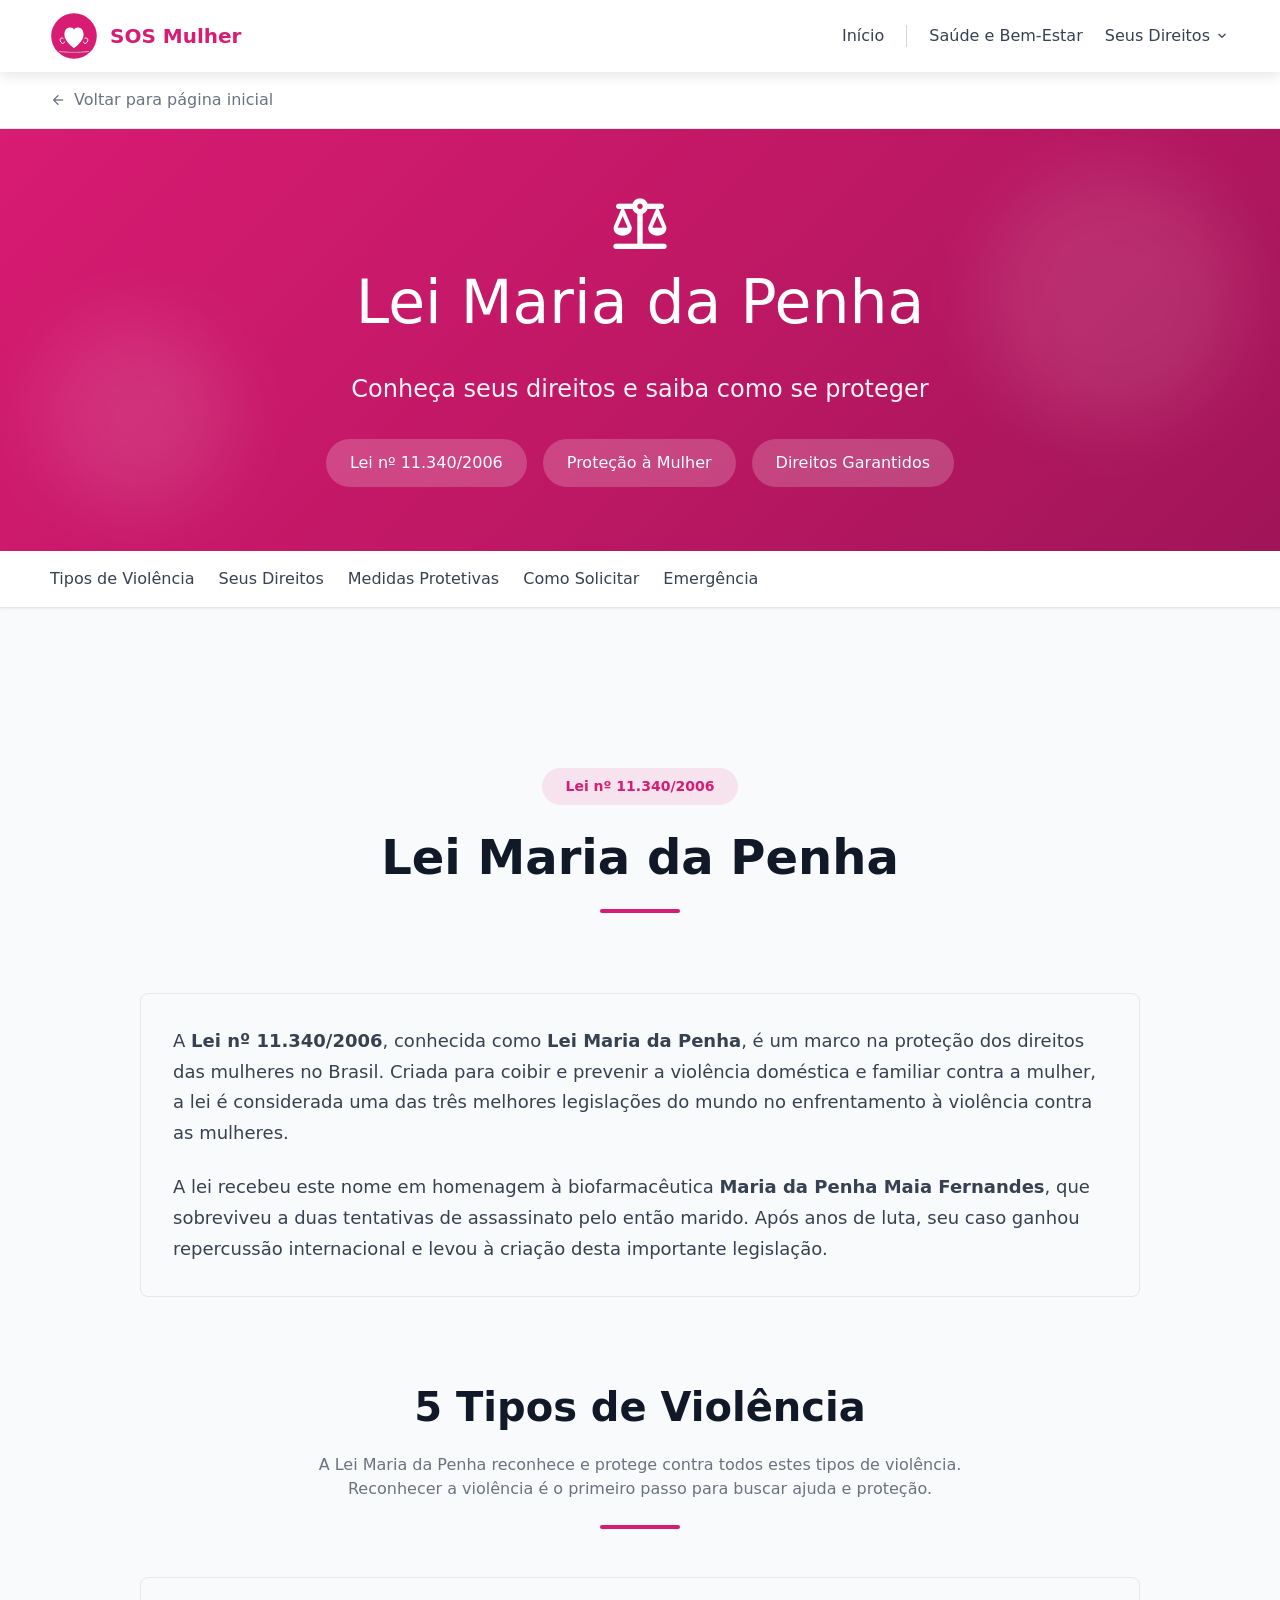
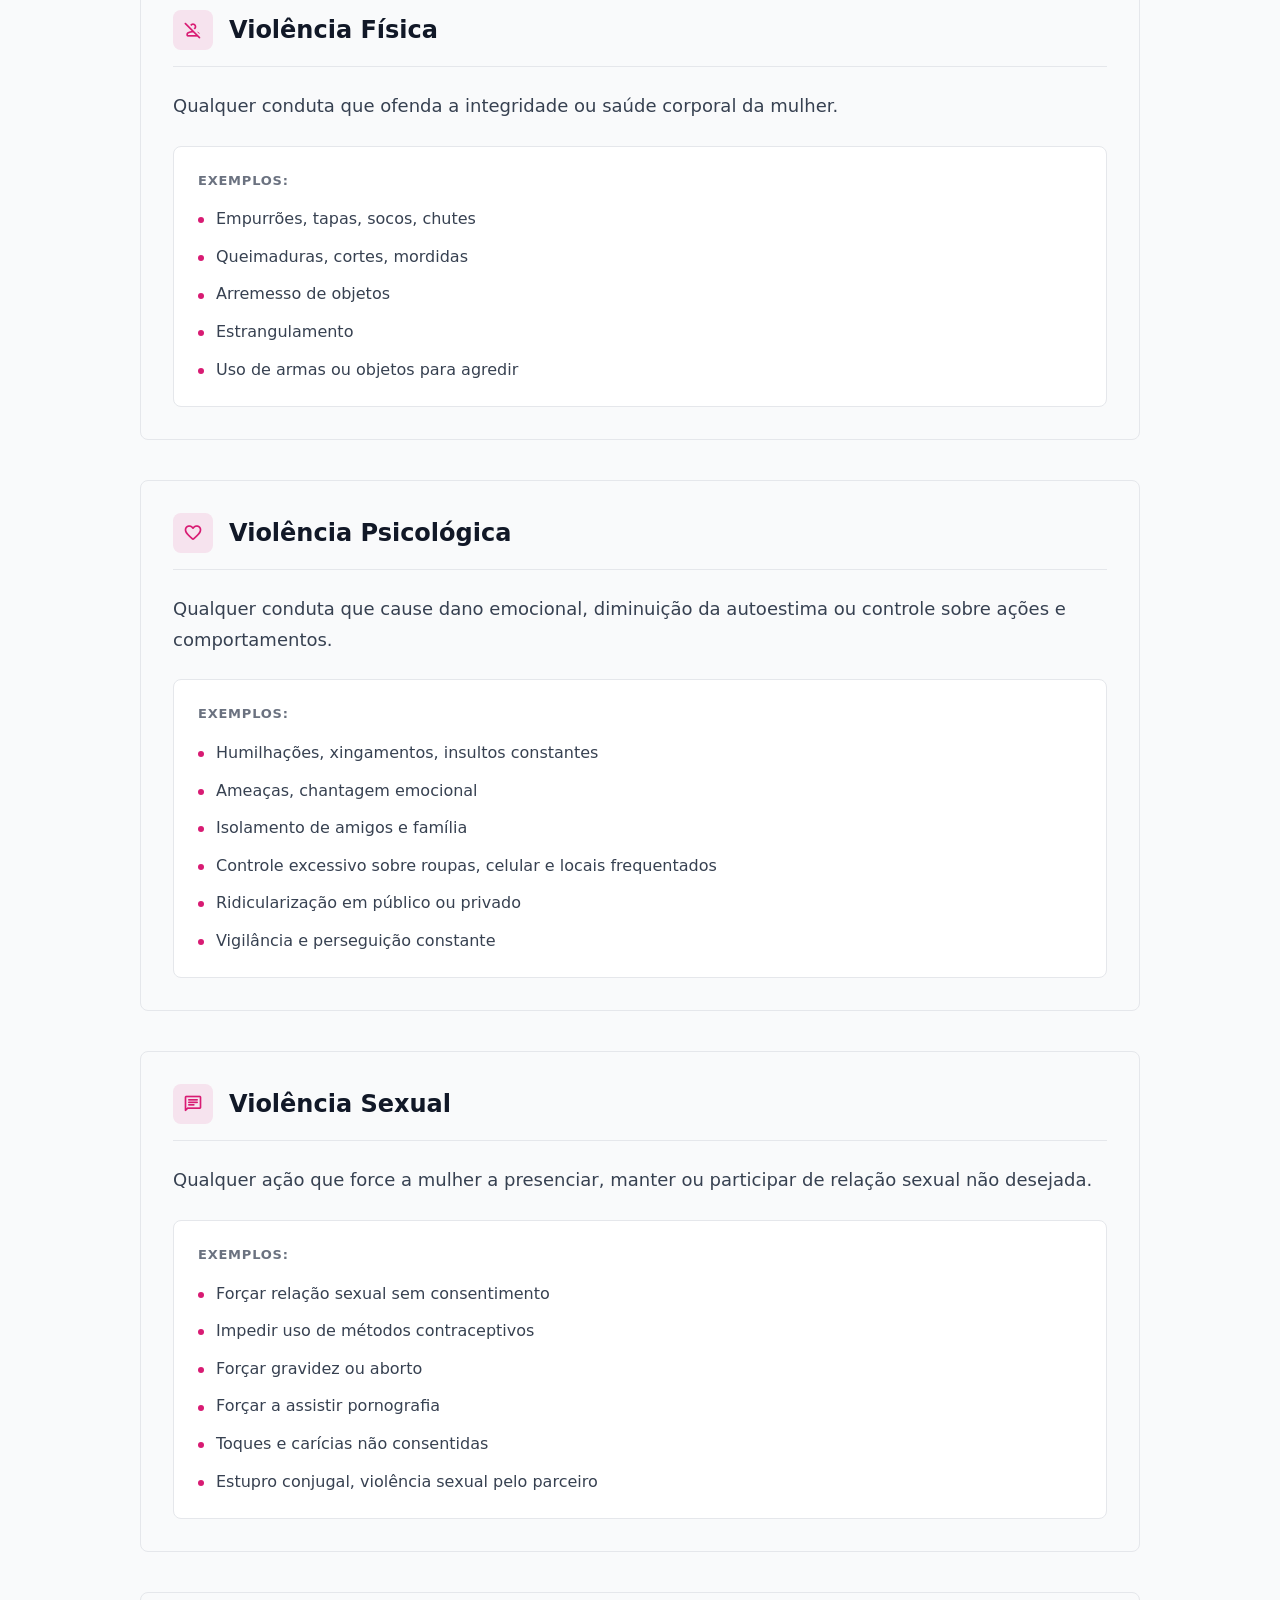
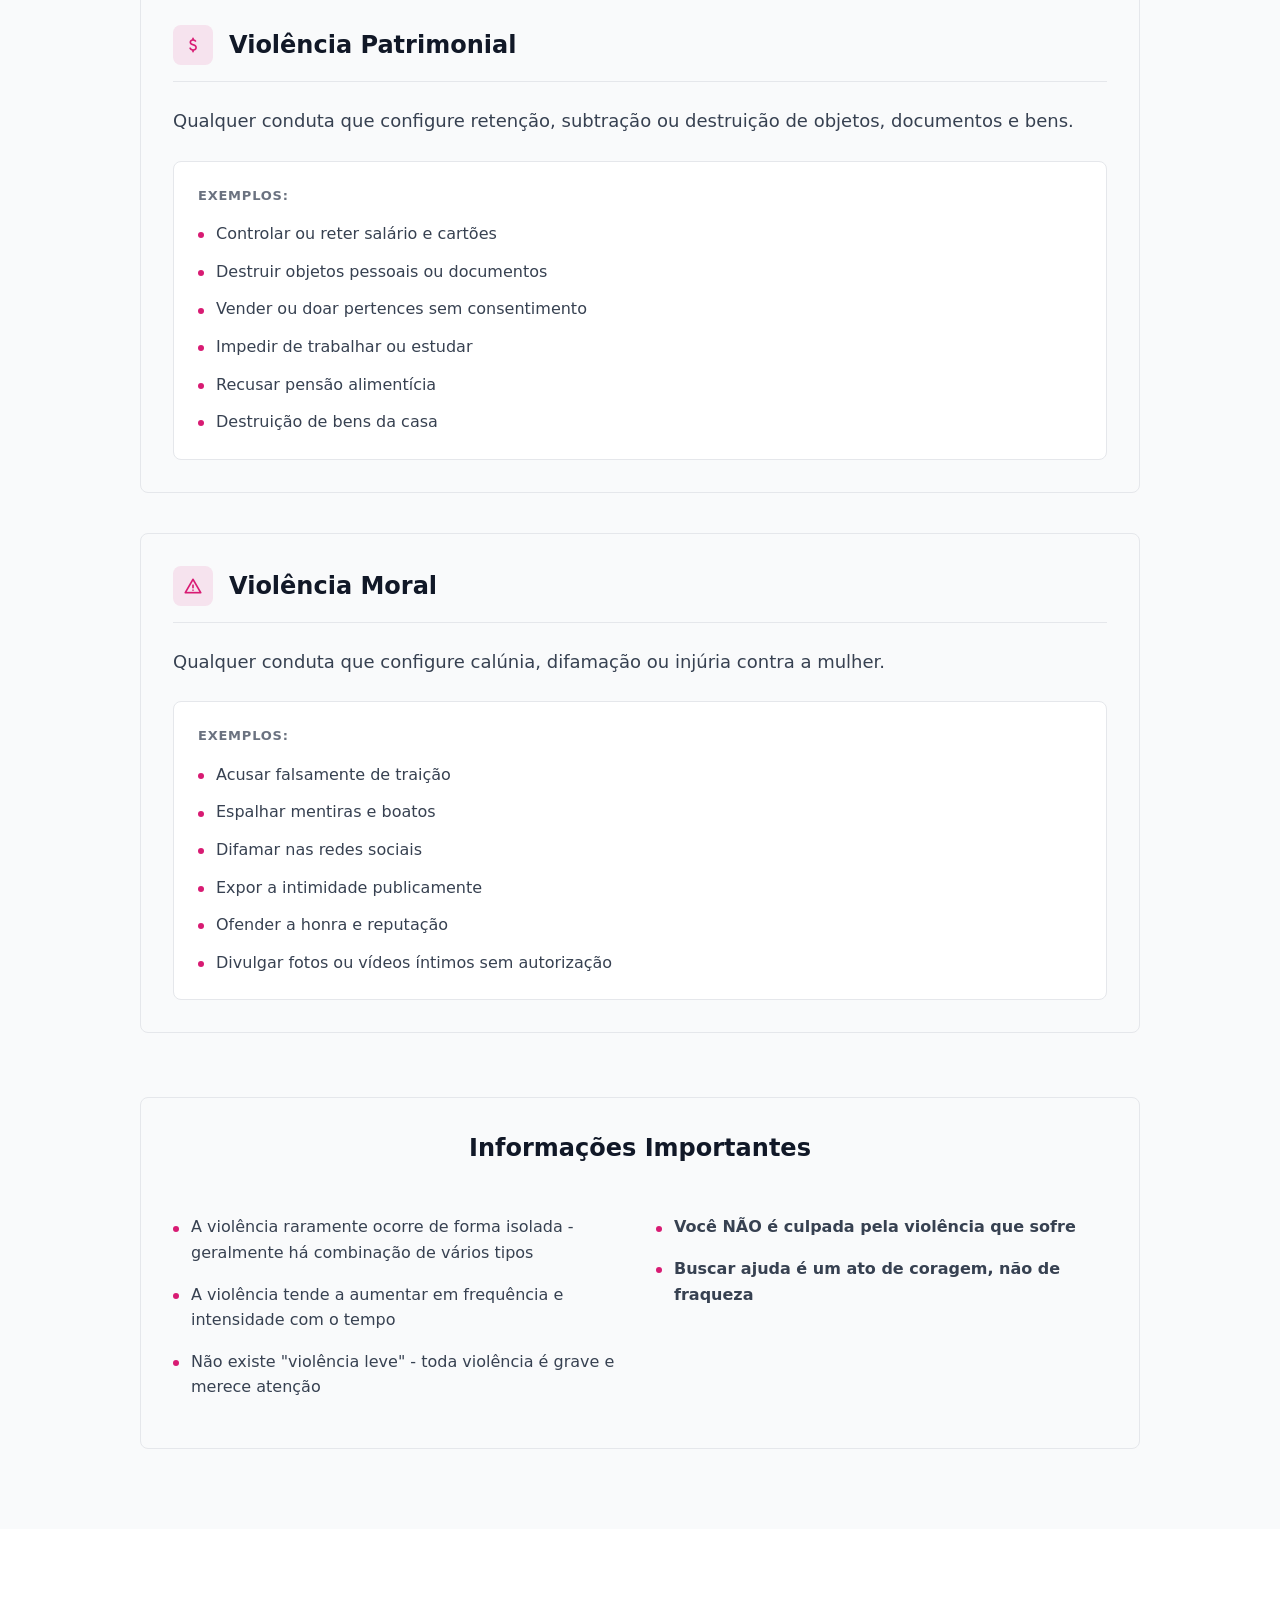
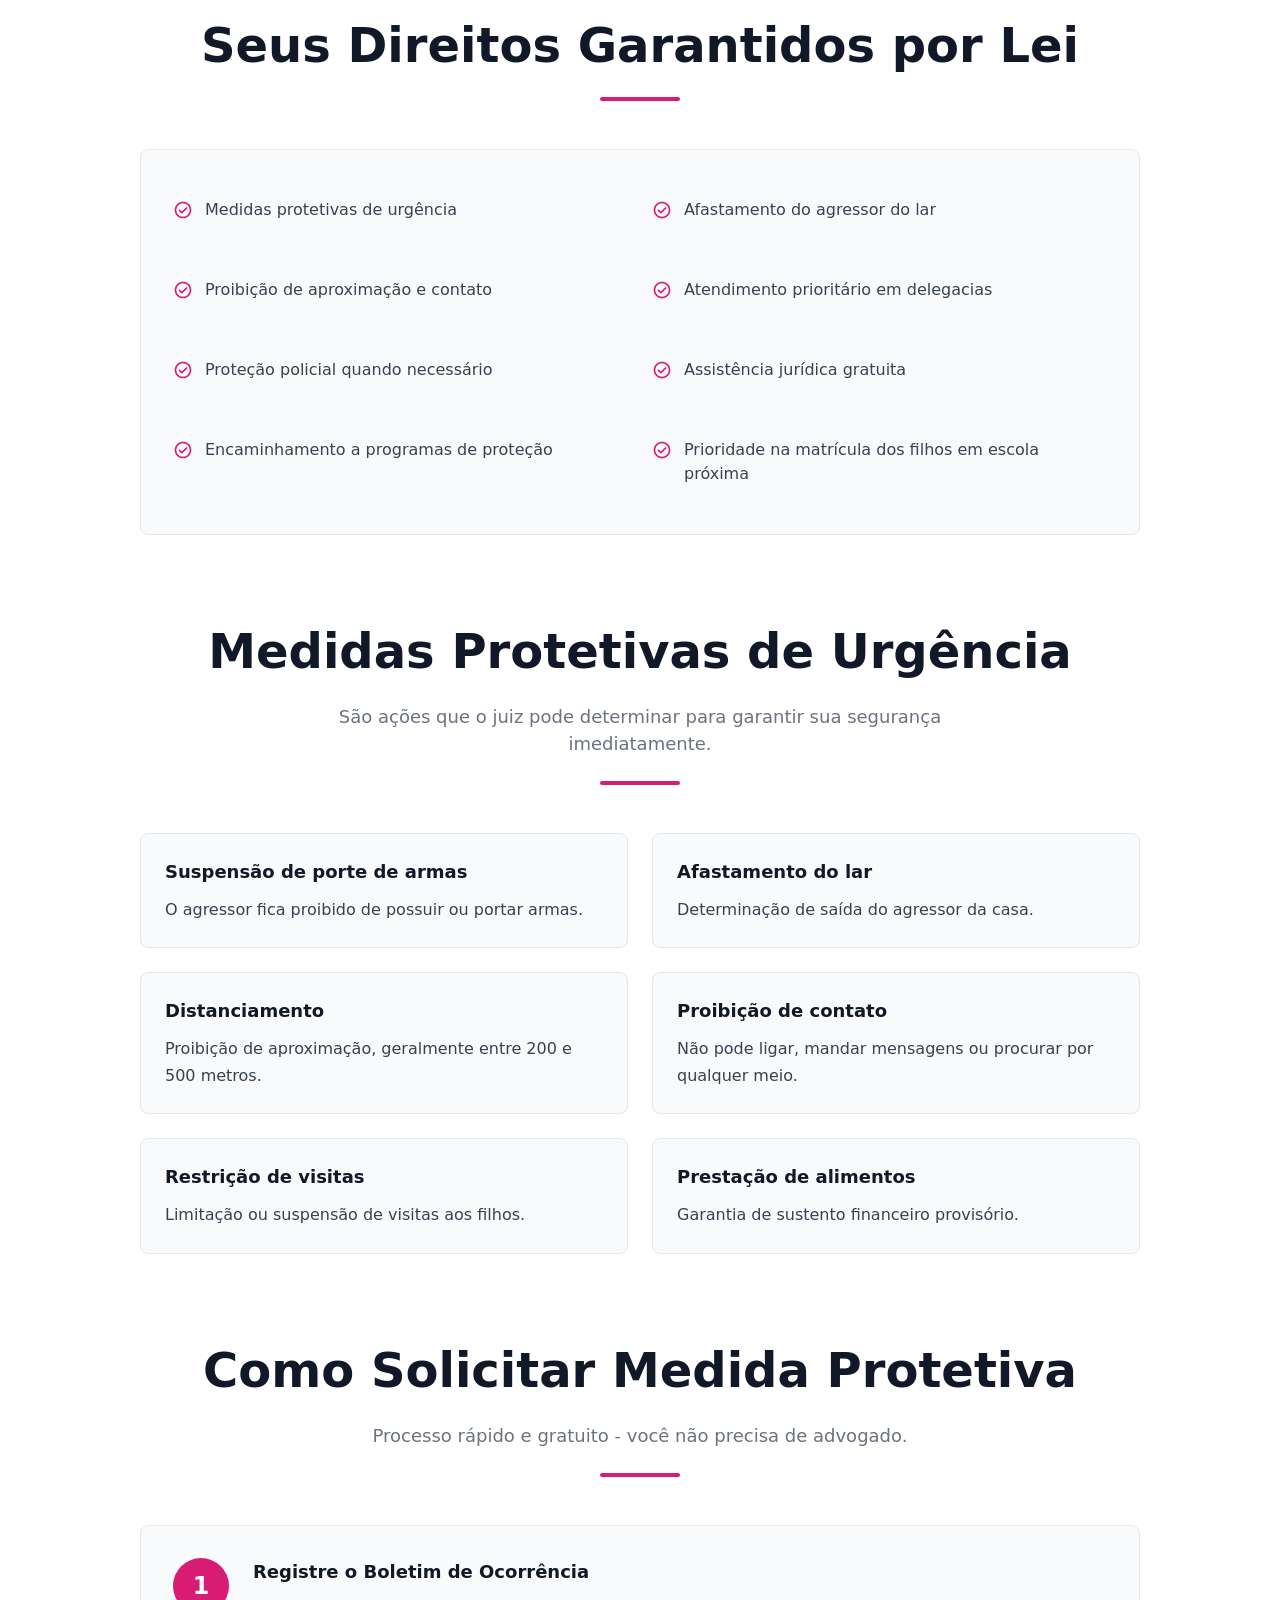
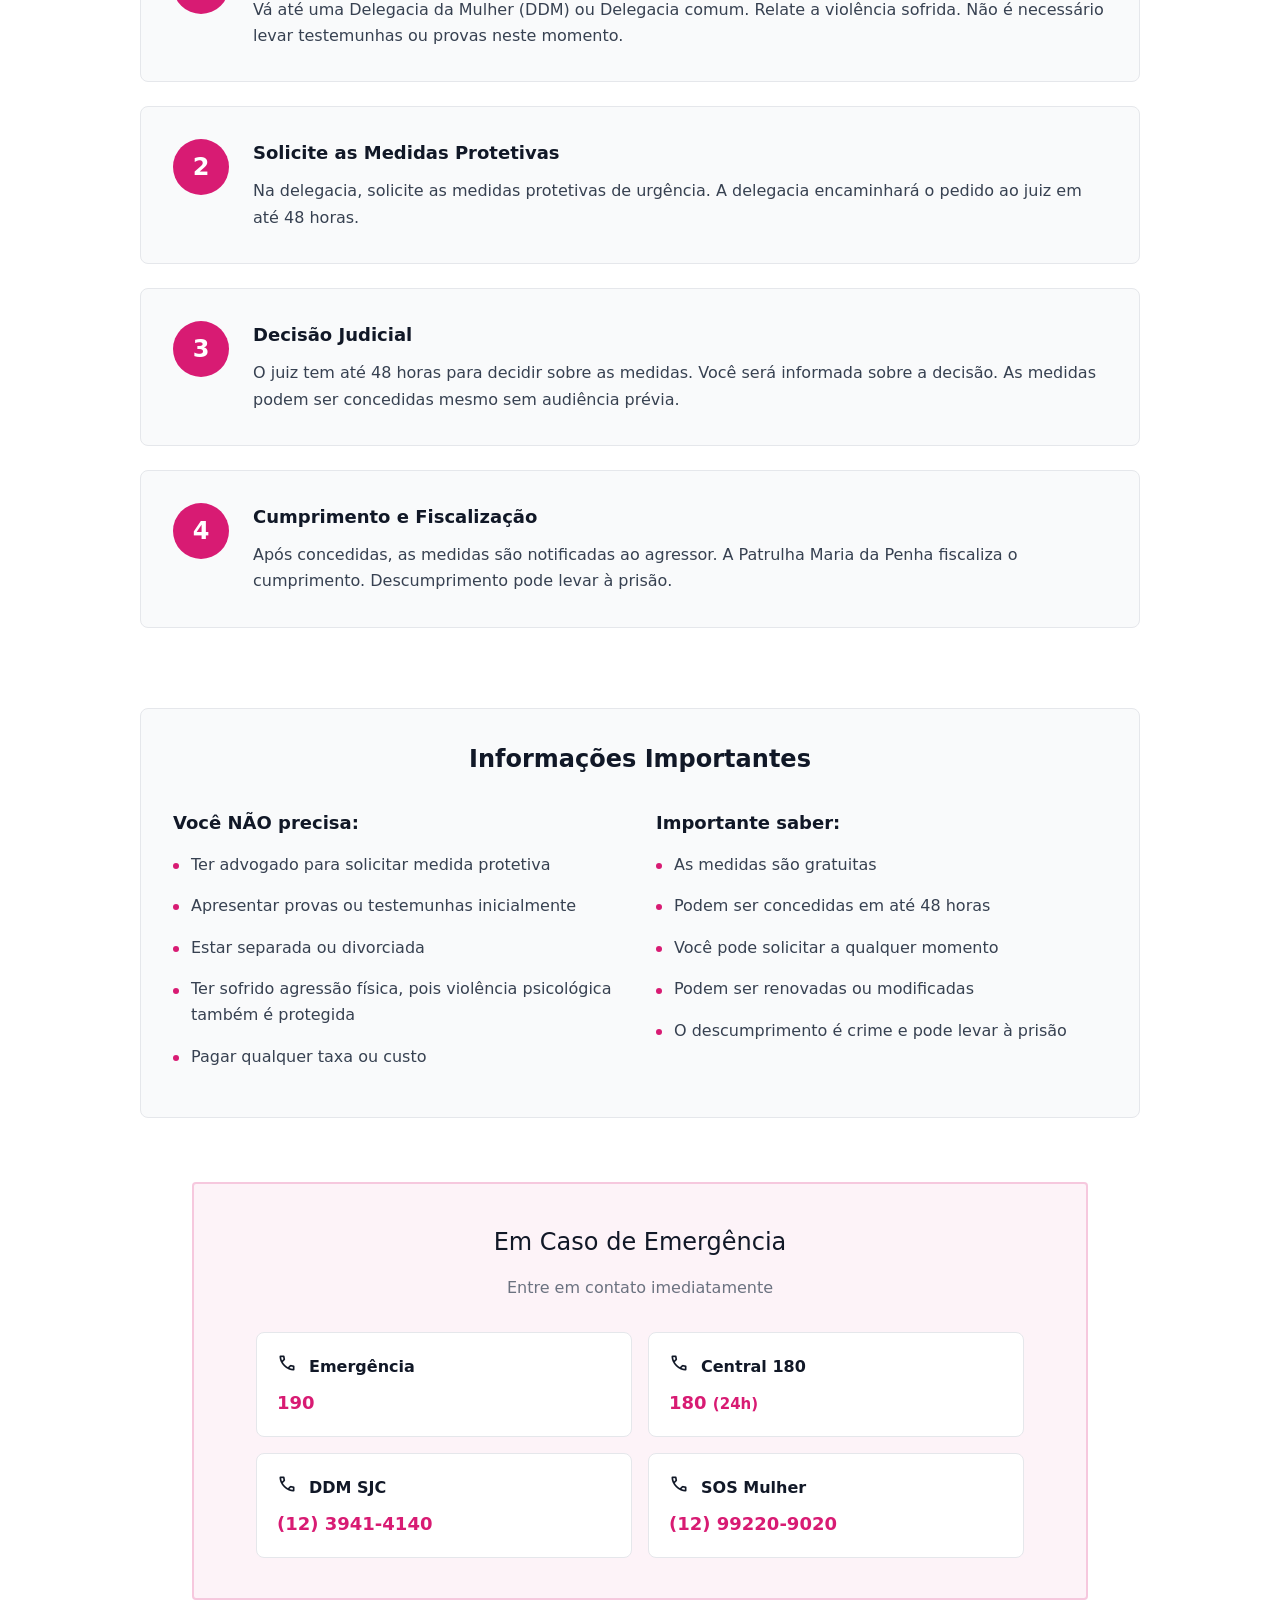
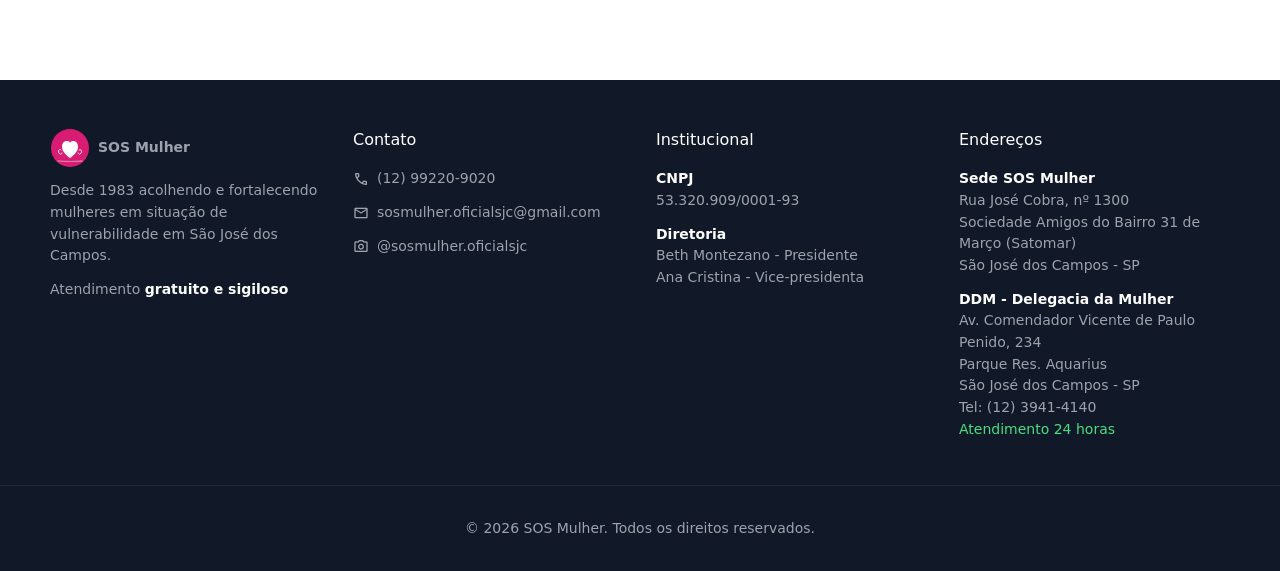
==== SOS Mulher/lei-maria-da-penha.html @ 6b9d11cd "Publicar projeto de extensão" ====
﻿<!DOCTYPE html>
<html lang="pt-BR">
  <head>
    <meta charset="UTF-8" />
    <meta name="viewport" content="width=device-width, initial-scale=1.0" />
    <title>Lei Maria da Penha - SOS Mulher</title>
    <link rel="preconnect" href="https://fonts.googleapis.com" />
    <link rel="preconnect" href="https://fonts.gstatic.com" crossorigin />
    <link href="https://fonts.googleapis.com/css2?family=Material+Symbols+Rounded:opsz,wght,FILL,GRAD@20..48,400,0,0&amp;display=swap" rel="stylesheet" />
    <link rel="stylesheet" href="src/styles.css" />
  </head>
  <body data-pagina="lei">
    <!-- Cabeçalho compartilhado: logo, uma navegação principal e botão de celular. -->
    <header class="cabecalho-site">
      <div class="conteudo-limite area-navegacao">
        <a class="marca" href="index.html" aria-label="SOS Mulher - Início">
          <img class="marca-logo" src="src/img/logo-sos-mulher.svg" alt="" aria-hidden="true" />
          <span>SOS Mulher</span>
        </a>

        <nav class="navegacao-principal" id="menu-principal" aria-label="Navegação principal">
          <a href="index.html">Início</a>
          <span class="separador-navegacao" aria-hidden="true"></span>
          <a href="saude-bem-estar.html">Saúde e Bem-Estar</a>
          <details class="menu-direitos">
            <summary>
              Seus Direitos
              <span class="icone icone-pequeno" data-icone="seta-baixo"></span>
            </summary>
            <div class="painel-menu">
              <a href="lei-maria-da-penha.html">Lei Maria da Penha</a>
              <a href="perguntas-frequentes.html">Perguntas Frequentes</a>
            </div>
          </details>
        </nav>

        <button class="botao-menu" type="button" aria-expanded="false" aria-controls="menu-principal" aria-label="Abrir menu">
          <span class="icone" data-icone="menu"></span>
        </button>
      </div>
    </header>

    <main>
      <!-- Barra fixa de retorno para voltar à página inicial. -->
      <div class="barra-voltar fixa">
        <div class="conteudo-limite">
          <a class="link-voltar" href="index.html">
            <span class="icone icone-pequeno" data-icone="seta-voltar"></span>
            Voltar para página inicial
          </a>
        </div>
      </div>

      <!-- Hero da página: título e resumo do conteúdo sobre a lei. -->
      <section class="destaque-pagina">
        <div class="conteudo-limite">
          <span class="icone icone-grande" data-icone="balanca"></span>
          <h1>Lei Maria da Penha</h1>
          <p>Conheça seus direitos e saiba como se proteger</p>
          <div class="linha-etiquetas">
            <span>Lei nº 11.340/2006</span>
            <span>Proteção à Mulher</span>
            <span>Direitos Garantidos</span>
          </div>
        </div>
      </section>

      <!-- Navegação interna: leva diretamente aos blocos desta página. -->
      <div class="subnavegacao">
        <div class="conteudo-limite">
          <nav aria-label="Navegação interna">
            <a href="#tipos-violencia">Tipos de Violência</a>
            <a href="#seus-direitos">Seus Direitos</a>
            <a href="#medidas-protetivas">Medidas Protetivas</a>
            <a href="#como-solicitar">Como Solicitar</a>
            <a href="#emergencia">Emergência</a>
          </nav>
        </div>
      </div>

      <!-- Tipos de violência: explicação e exemplos previstos pela Lei Maria da Penha. -->
      <section class="secao fundo-suave" id="tipos-violencia">
        <div class="conteudo-limite">
          <div class="destaque-conteudo">
            <span class="etiqueta">Lei nº 11.340/2006</span>
            <h2>Lei Maria da Penha</h2>
            <div class="linha-destaque"></div>
          </div>

          <div class="painel-artigo" style="margin-top: 80px;">
            <p>
              A <strong>Lei nº 11.340/2006</strong>, conhecida como
              <strong>Lei Maria da Penha</strong>, é um marco na proteção dos direitos
              das mulheres no Brasil. Criada para coibir e prevenir a violência
              doméstica e familiar contra a mulher, a lei é considerada uma das três
              melhores legislações do mundo no enfrentamento à violência contra as mulheres.
            </p>
            <p>
              A lei recebeu este nome em homenagem à biofarmacêutica
              <strong>Maria da Penha Maia Fernandes</strong>, que sobreviveu a duas
              tentativas de assassinato pelo então marido. Após anos de luta, seu caso
              ganhou repercussão internacional e levou à criação desta importante legislação.
            </p>
          </div>

          <div class="cabecalho-secao" style="margin-top: 80px;">
            <h2 style="color: var(--texto); font-weight: 700;">5 Tipos de Violência</h2>
            <p>
              A Lei Maria da Penha reconhece e protege contra todos estes tipos de
              violência. Reconhecer a violência é o primeiro passo para buscar ajuda
              e proteção.
            </p>
            <div class="linha-destaque" style="margin-top: 24px;"></div>
          </div>

          <div class="lista-violencias">
            <article class="cartao-violencia">
              <header>
                <span class="icone-atuacao"><span class="icone" data-icone="usuario-bloqueado"></span></span>
                <h4>Violência Física</h4>
              </header>
              <p>Qualquer conduta que ofenda a integridade ou saúde corporal da mulher.</p>
              <div class="caixa-exemplos">
                <strong>Exemplos:</strong>
                <ul>
                  <li>Empurrões, tapas, socos, chutes</li>
                  <li>Queimaduras, cortes, mordidas</li>
                  <li>Arremesso de objetos</li>
                  <li>Estrangulamento</li>
                  <li>Uso de armas ou objetos para agredir</li>
                </ul>
              </div>
            </article>

            <article class="cartao-violencia">
              <header>
                <span class="icone-atuacao"><span class="icone" data-icone="coracao"></span></span>
                <h4>Violência Psicológica</h4>
              </header>
              <p>
                Qualquer conduta que cause dano emocional, diminuição da autoestima
                ou controle sobre ações e comportamentos.
              </p>
              <div class="caixa-exemplos">
                <strong>Exemplos:</strong>
                <ul>
                  <li>Humilhações, xingamentos, insultos constantes</li>
                  <li>Ameaças, chantagem emocional</li>
                  <li>Isolamento de amigos e família</li>
                  <li>Controle excessivo sobre roupas, celular e locais frequentados</li>
                  <li>Ridicularização em público ou privado</li>
                  <li>Vigilância e perseguição constante</li>
                </ul>
              </div>
            </article>

            <article class="cartao-violencia">
              <header>
                <span class="icone-atuacao"><span class="icone" data-icone="mensagem"></span></span>
                <h4>Violência Sexual</h4>
              </header>
              <p>
                Qualquer ação que force a mulher a presenciar, manter ou participar de
                relação sexual não desejada.
              </p>
              <div class="caixa-exemplos">
                <strong>Exemplos:</strong>
                <ul>
                  <li>Forçar relação sexual sem consentimento</li>
                  <li>Impedir uso de métodos contraceptivos</li>
                  <li>Forçar gravidez ou aborto</li>
                  <li>Forçar a assistir pornografia</li>
                  <li>Toques e carícias não consentidas</li>
                  <li>Estupro conjugal, violência sexual pelo parceiro</li>
                </ul>
              </div>
            </article>

            <article class="cartao-violencia">
              <header>
                <span class="icone-atuacao"><span class="icone" data-icone="dinheiro"></span></span>
                <h4>Violência Patrimonial</h4>
              </header>
              <p>
                Qualquer conduta que configure retenção, subtração ou destruição de
                objetos, documentos e bens.
              </p>
              <div class="caixa-exemplos">
                <strong>Exemplos:</strong>
                <ul>
                  <li>Controlar ou reter salário e cartões</li>
                  <li>Destruir objetos pessoais ou documentos</li>
                  <li>Vender ou doar pertences sem consentimento</li>
                  <li>Impedir de trabalhar ou estudar</li>
                  <li>Recusar pensão alimentícia</li>
                  <li>Destruição de bens da casa</li>
                </ul>
              </div>
            </article>

            <article class="cartao-violencia">
              <header>
                <span class="icone-atuacao"><span class="icone" data-icone="alerta-triangulo"></span></span>
                <h4>Violência Moral</h4>
              </header>
              <p>Qualquer conduta que configure calúnia, difamação ou injúria contra a mulher.</p>
              <div class="caixa-exemplos">
                <strong>Exemplos:</strong>
                <ul>
                  <li>Acusar falsamente de traição</li>
                  <li>Espalhar mentiras e boatos</li>
                  <li>Difamar nas redes sociais</li>
                  <li>Expor a intimidade publicamente</li>
                  <li>Ofender a honra e reputação</li>
                  <li>Divulgar fotos ou vídeos íntimos sem autorização</li>
                </ul>
              </div>
            </article>
          </div>

          <div class="painel-direitos" style="margin-top: 64px;">
            <h4 style="margin: 0 0 32px; text-align: center; font-size: 24px;">Informações Importantes</h4>
            <div class="grade-importante">
              <div>
                <p class="item-ponto">A violência raramente ocorre de forma isolada - geralmente há combinação de vários tipos</p>
                <p class="item-ponto">A violência tende a aumentar em frequência e intensidade com o tempo</p>
                <p class="item-ponto">Não existe "violência leve" - toda violência é grave e merece atenção</p>
              </div>
              <div>
                <p class="item-ponto"><strong>Você NÃO é culpada pela violência que sofre</strong></p>
                <p class="item-ponto"><strong>Buscar ajuda é um ato de coragem, não de fraqueza</strong></p>
              </div>
            </div>
          </div>
        </div>
      </section>

      <!-- Direitos, medidas protetivas, passo a passo e contatos de emergência. -->
      <section class="secao fundo-branco">
        <div class="conteudo-limite">
          <div class="bloco-direitos" id="seus-direitos">
            <h3>Seus Direitos Garantidos por Lei</h3>
            <div class="linha-destaque"></div>
            <div class="painel-direitos">
              <div class="grade-checagens">
                <p class="item-checagem"><span class="icone" data-icone="confirmacao-circulo"></span>Medidas protetivas de urgência</p>
                <p class="item-checagem"><span class="icone" data-icone="confirmacao-circulo"></span>Afastamento do agressor do lar</p>
                <p class="item-checagem"><span class="icone" data-icone="confirmacao-circulo"></span>Proibição de aproximação e contato</p>
                <p class="item-checagem"><span class="icone" data-icone="confirmacao-circulo"></span>Atendimento prioritário em delegacias</p>
                <p class="item-checagem"><span class="icone" data-icone="confirmacao-circulo"></span>Proteção policial quando necessário</p>
                <p class="item-checagem"><span class="icone" data-icone="confirmacao-circulo"></span>Assistência jurídica gratuita</p>
                <p class="item-checagem"><span class="icone" data-icone="confirmacao-circulo"></span>Encaminhamento a programas de proteção</p>
                <p class="item-checagem"><span class="icone" data-icone="confirmacao-circulo"></span>Prioridade na matrícula dos filhos em escola próxima</p>
              </div>
            </div>
          </div>

          <div class="bloco-direitos" id="medidas-protetivas">
            <h3>Medidas Protetivas de Urgência</h3>
            <p>São ações que o juiz pode determinar para garantir sua segurança imediatamente.</p>
            <div class="linha-destaque"></div>
            <div class="grade-medidas" style="margin-top: 48px;">
              <article class="cartao-medida"><h4>Suspensão de porte de armas</h4><p>O agressor fica proibido de possuir ou portar armas.</p></article>
              <article class="cartao-medida"><h4>Afastamento do lar</h4><p>Determinação de saída do agressor da casa.</p></article>
              <article class="cartao-medida"><h4>Distanciamento</h4><p>Proibição de aproximação, geralmente entre 200 e 500 metros.</p></article>
              <article class="cartao-medida"><h4>Proibição de contato</h4><p>Não pode ligar, mandar mensagens ou procurar por qualquer meio.</p></article>
              <article class="cartao-medida"><h4>Restrição de visitas</h4><p>Limitação ou suspensão de visitas aos filhos.</p></article>
              <article class="cartao-medida"><h4>Prestação de alimentos</h4><p>Garantia de sustento financeiro provisório.</p></article>
            </div>
          </div>

          <div class="bloco-direitos" id="como-solicitar">
            <h3>Como Solicitar Medida Protetiva</h3>
            <p>Processo rápido e gratuito - você não precisa de advogado.</p>
            <div class="linha-destaque"></div>
            <div class="passos-largos" style="margin-top: 48px;">
              <article class="cartao-passo-largo"><span class="selo-passo">1</span><div><h4>Registre o Boletim de Ocorrência</h4><p>Vá até uma Delegacia da Mulher (DDM) ou Delegacia comum. Relate a violência sofrida. Não é necessário levar testemunhas ou provas neste momento.</p></div></article>
              <article class="cartao-passo-largo"><span class="selo-passo">2</span><div><h4>Solicite as Medidas Protetivas</h4><p>Na delegacia, solicite as medidas protetivas de urgência. A delegacia encaminhará o pedido ao juiz em até 48 horas.</p></div></article>
              <article class="cartao-passo-largo"><span class="selo-passo">3</span><div><h4>Decisão Judicial</h4><p>O juiz tem até 48 horas para decidir sobre as medidas. Você será informada sobre a decisão. As medidas podem ser concedidas mesmo sem audiência prévia.</p></div></article>
              <article class="cartao-passo-largo"><span class="selo-passo">4</span><div><h4>Cumprimento e Fiscalização</h4><p>Após concedidas, as medidas são notificadas ao agressor. A Patrulha Maria da Penha fiscaliza o cumprimento. Descumprimento pode levar à prisão.</p></div></article>
            </div>
          </div>

          <div class="painel-direitos" style="margin-bottom: 64px;">
            <h4 style="margin: 0 0 32px; text-align: center; font-size: 24px;">Informações Importantes</h4>
            <div class="grade-importante">
              <div>
                <h5>Você NÃO precisa:</h5>
                <p class="item-ponto">Ter advogado para solicitar medida protetiva</p>
                <p class="item-ponto">Apresentar provas ou testemunhas inicialmente</p>
                <p class="item-ponto">Estar separada ou divorciada</p>
                <p class="item-ponto">Ter sofrido agressão física, pois violência psicológica também é protegida</p>
                <p class="item-ponto">Pagar qualquer taxa ou custo</p>
              </div>
              <div>
                <h5>Importante saber:</h5>
                <p class="item-ponto">As medidas são gratuitas</p>
                <p class="item-ponto">Podem ser concedidas em até 48 horas</p>
                <p class="item-ponto">Você pode solicitar a qualquer momento</p>
                <p class="item-ponto">Podem ser renovadas ou modificadas</p>
                <p class="item-ponto">O descumprimento é crime e pode levar à prisão</p>
              </div>
            </div>
          </div>

          <div class="painel-aviso" id="emergencia" style="border: 2px solid var(--borda-forte); border-left-width: 2px; padding: 40px;">
            <div class="cabecalho-secao" style="margin-bottom: 32px;">
              <h2 style="color: var(--texto); font-size: 24px;">Em Caso de Emergência</h2>
              <p>Entre em contato imediatamente</p>
            </div>
            <div class="grade-emergencia">
              <article class="cartao-emergencia"><span><span class="icone" data-icone="telefone"></span>Emergência</span><a href="tel:190">190</a></article>
              <article class="cartao-emergencia"><span><span class="icone" data-icone="telefone"></span>Central 180</span><a href="tel:180">180 <small>(24h)</small></a></article>
              <article class="cartao-emergencia"><span><span class="icone" data-icone="telefone"></span>DDM SJC</span><a href="tel:1239414140">(12) 3941-4140</a></article>
              <article class="cartao-emergencia"><span><span class="icone" data-icone="telefone"></span>SOS Mulher</span><a href="https://wa.me/5512992209020" target="_blank" rel="noopener noreferrer">(12) 99220-9020</a></article>
            </div>
          </div>
        </div>
      </section>
    </main>

    <!-- Rodapé com contatos, dados institucionais e endereços. -->
    <footer class="rodape-site">
      <div class="conteudo-limite grade-rodape">
        <div>
          <a class="marca marca-rodape" href="index.html">
            <img class="marca-logo pequeno" src="src/img/logo-sos-mulher.svg" alt="" aria-hidden="true" />
            <span>SOS Mulher</span>
          </a>
          <p>Desde 1983 acolhendo e fortalecendo mulheres em situação de vulnerabilidade em São José dos Campos.</p>
          <p>Atendimento <strong>gratuito e sigiloso</strong></p>
        </div>
        <div>
          <h4>Contato</h4>
          <a href="https://wa.me/5512992209020" target="_blank" rel="noopener noreferrer"><span class="icone icone-pequeno" data-icone="telefone"></span>(12) 99220-9020</a>
          <a href="mailto:sosmulher.oficialsjc@gmail.com"><span class="icone icone-pequeno" data-icone="email"></span>sosmulher.oficialsjc@gmail.com</a>
          <a href="https://instagram.com/sosmulher.oficialsjc" target="_blank" rel="noopener noreferrer"><span class="icone icone-pequeno" data-icone="instagram"></span>@sosmulher.oficialsjc</a>
        </div>
        <div>
          <h4>Institucional</h4>
          <p><strong>CNPJ</strong><br />53.320.909/0001-93</p>
          <p><strong>Diretoria</strong><br />Beth Montezano - Presidente<br />Ana Cristina - Vice-presidenta</p>
        </div>
        <div>
          <h4>Endereços</h4>
          <p><strong>Sede SOS Mulher</strong><br />Rua José Cobra, nº 1300<br />Sociedade Amigos do Bairro 31 de Março (Satomar)<br />São José dos Campos - SP</p>
          <p><strong>DDM - Delegacia da Mulher</strong><br />Av. Comendador Vicente de Paulo Penido, 234<br />Parque Res. Aquarius<br />São José dos Campos - SP<br />Tel: (12) 3941-4140<br /><span class="status-verde">Atendimento 24 horas</span></p>
        </div>
      </div>
      <div class="rodape-final">© <span data-year></span> SOS Mulher. Todos os direitos reservados.</div>
    </footer>

    <script src="src/script.js"></script>
  </body>
</html>
---- SOS Mulher/src/styles.css ----
/* Arquivo de estilos do site SOS Mulher.
   As classes usadas aqui se conectam diretamente com os atributos class="" dos HTMLs.
   Exemplo: class="cabecalho-site" no HTML recebe o visual definido em .cabecalho-site aqui. */

/* Variáveis globais: cores, sombras, tamanhos e medidas reutilizadas no site inteiro. */
:root {
  --cor-principal: #d81b73;
  --cor-principal-escura: #c01865;
  --cor-principal-profunda: #a01557;
  --rosa-suave: rgba(216, 27, 115, 0.05);
  --rosa-claro: rgba(216, 27, 115, 0.1);
  --texto: #111827;
  --texto-medio: #4b5563;
  --texto-suave: #6b7280;
  --fundo: #ffffff;
  --fundo-suave: #f9fafb;
  --borda: #e5e7eb;
  --borda-forte: rgba(216, 27, 115, 0.2);
  --perigo: #dc2626;
  --aviso: #ca8a04;
  --sombra-pequena: 0 1px 2px rgba(17, 24, 39, 0.06);
  --sombra-media: 0 4px 12px rgba(17, 24, 39, 0.1);
  --sombra-grande: 0 16px 36px rgba(17, 24, 39, 0.15);
  --raio: 8px;
  --raio-grande: 12px;
  --largura-conteudo: 1180px;
  --altura-cabecalho: 72px;
}

/* Reset básico: deixa o comportamento inicial dos elementos mais previsível. */
* {
  box-sizing: border-box;
}

html {
  scroll-behavior: smooth;
  scroll-padding-top: calc(var(--altura-cabecalho) + 18px);
}

body {
  margin: 0;
  color: var(--texto);
  background: var(--fundo);
  font-family: Inter, ui-sans-serif, system-ui, -apple-system, BlinkMacSystemFont, "Segoe UI", sans-serif;
  line-height: 1.5;
}

body.menu-aberto {
  overflow: hidden;
}

img,
svg {
  display: block;
}

a {
  color: inherit;
  text-decoration: none;
}

a:hover {
  color: var(--cor-principal);
}

button,
input,
textarea {
  font: inherit;
}

button {
  cursor: pointer;
}

main {
  padding-top: var(--altura-cabecalho);
}

/* Utilitários gerais: classes pequenas reaproveitadas em várias partes do HTML. */
.conteudo-limite {
  width: min(100% - 32px, var(--largura-conteudo));
  margin: 0 auto;
}

.estreito {
  max-width: 896px;
}

.fundo-branco {
  background: #ffffff;
}

.fundo-suave {
  background: var(--fundo-suave);
}

.fundo-rosa-suave {
  background: var(--rosa-suave);
}

.centralizado {
  text-align: center;
}

.texto-suave {
  color: var(--texto-suave);
}

/* Ícones e marca: configura os ícones Material Symbols e o símbolo do SOS Mulher. */
.icone {
  display: inline-flex;
  width: 20px;
  height: 20px;
  flex: 0 0 auto;
  align-items: center;
  justify-content: center;
  font-size: 20px;
  line-height: 1;
  vertical-align: middle;
}

.icone.material-symbols-rounded {
  font-family: "Material Symbols Rounded";
  font-weight: normal;
  font-style: normal;
  text-transform: none;
  letter-spacing: 0;
  white-space: nowrap;
  word-wrap: normal;
  direction: ltr;
  -webkit-font-feature-settings: "liga";
  -webkit-font-smoothing: antialiased;
  font-feature-settings: "liga";
  font-variation-settings: "FILL" 0, "wght" 400, "GRAD" 0, "opsz" 24;
}

.icone-pequeno {
  width: 16px;
  height: 16px;
  font-size: 16px;
}

.icone-grande {
  width: 64px;
  height: 64px;
  font-size: 64px;
}

.icone-enorme {
  width: 96px;
  height: 96px;
  font-size: 96px;
}

.marca-logo {
  width: 48px;
  height: 48px;
  flex: 0 0 auto;
  object-fit: contain;
}

.marca-logo.pequeno {
  width: 40px;
  height: 40px;
}

/* Cabeçalho e navegação: o mesmo menu muda de formato no computador e no celular. */
.cabecalho-site {
  position: fixed;
  inset: 0 0 auto 0;
  z-index: 60;
  background: rgba(255, 255, 255, 0.98);
  box-shadow: var(--sombra-media);
}

.area-navegacao {
  min-height: var(--altura-cabecalho);
  display: flex;
  align-items: center;
  justify-content: space-between;
  gap: 22px;
  padding: 10px 0;
}

.marca {
  display: inline-flex;
  align-items: center;
  gap: 12px;
  color: var(--cor-principal);
  font-size: 20px;
  font-weight: 600;
  white-space: nowrap;
}

.navegacao-principal {
  display: flex;
  align-items: center;
  gap: 22px;
  color: #374151;
  font-size: 16px;
}

.navegacao-principal a,
.navegacao-principal summary {
  color: #374151;
  transition: color 160ms ease;
}

.navegacao-principal a:hover,
.navegacao-principal summary:hover {
  color: var(--cor-principal);
}

.separador-navegacao {
  width: 1px;
  height: 22px;
  background: #d1d5db;
}

.menu-direitos {
  position: relative;
}

.menu-direitos summary {
  display: inline-flex;
  align-items: center;
  gap: 4px;
  list-style: none;
  cursor: pointer;
  padding: 8px 0;
}

.menu-direitos summary::-webkit-details-marker {
  display: none;
}

.painel-menu {
  position: absolute;
  top: 100%;
  left: 0;
  min-width: 220px;
  padding: 8px 0;
  background: #ffffff;
  border: 1px solid var(--borda);
  border-radius: var(--raio);
  box-shadow: var(--sombra-grande);
}

.painel-menu a {
  display: block;
  padding: 9px 16px;
}

.painel-menu a:hover {
  background: var(--rosa-claro);
}

.botao-menu {
  display: none;
  width: 44px;
  height: 44px;
  align-items: center;
  justify-content: center;
  color: var(--cor-principal);
  background: transparent;
  border: 0;
}

/* Hero da página inicial: primeira dobra com título, botões, números e imagem. */
.secao-inicial {
  position: relative;
  min-height: calc(100vh - var(--altura-cabecalho));
  display: flex;
  align-items: center;
  overflow: hidden;
  color: #ffffff;
}

.fundo-inicial {
  position: absolute;
  inset: 0;
  background: linear-gradient(90deg, var(--cor-principal), rgba(216, 27, 115, 0.95), rgba(216, 27, 115, 0.8));
}

.grade-inicial {
  position: relative;
  z-index: 1;
  display: grid;
  grid-template-columns: minmax(0, 1fr) minmax(360px, 0.8fr);
  gap: 48px;
  align-items: center;
  padding: 80px 0;
}

.texto-inicial h1 {
  margin: 0 0 24px;
  font-size: clamp(40px, 5vw, 60px);
  font-weight: 500;
  line-height: 1.5;
  letter-spacing: 0;
}

.texto-inicial p {
  max-width: 700px;
  margin: 0 0 32px;
  font-size: clamp(20px, 2.4vw, 24px);
  line-height: 1.5;
}

.acoes-iniciais,
.acoes-em-linha {
  display: flex;
  flex-wrap: wrap;
  gap: 16px;
  align-items: center;
}

.acoes-iniciais {
  margin-bottom: 48px;
}

.botao {
  display: inline-flex;
  min-height: 48px;
  align-items: center;
  justify-content: center;
  gap: 8px;
  padding: 12px 24px;
  border: 2px solid transparent;
  border-radius: var(--raio);
  font-weight: 500;
  line-height: 1.5;
  transition: background 160ms ease, border-color 160ms ease, color 160ms ease, box-shadow 160ms ease;
}

.botao-principal {
  color: #ffffff;
  background: var(--cor-principal);
}

.botao-principal:hover {
  color: #ffffff;
  background: var(--cor-principal-escura);
}

.botao-claro {
  color: var(--cor-principal);
  background: #ffffff;
  box-shadow: var(--sombra-media);
}

.botao-claro:hover {
  color: var(--cor-principal);
  background: #f3f4f6;
}

.botao-contorno {
  color: var(--cor-principal);
  background: transparent;
  border-color: var(--cor-principal);
}

.botao-contorno:hover {
  color: var(--cor-principal);
  background: var(--rosa-suave);
}

.botao-contorno-claro {
  color: #ffffff;
  background: transparent;
  border-color: #ffffff;
}

.botao-contorno-claro:hover {
  color: #ffffff;
  background: rgba(255, 255, 255, 0.1);
}

.botao.inteiro {
  width: 100%;
}

.grade-estatisticas {
  display: grid;
  grid-template-columns: repeat(3, minmax(0, 1fr));
  gap: 24px;
}

.grade-estatisticas strong {
  display: block;
  margin-bottom: 8px;
  font-size: clamp(32px, 3.4vw, 40px);
  font-weight: 500;
  line-height: 1.2;
}

.grade-estatisticas span {
  display: block;
  opacity: 0.9;
}

.midia-inicial {
  position: relative;
  display: flex;
  justify-content: center;
}

.midia-inicial::before,
.midia-inicial::after {
  content: "";
  position: absolute;
  border-radius: 999px;
  background: rgba(255, 255, 255, 0.2);
  filter: blur(28px);
}

.midia-inicial::before {
  width: 96px;
  height: 96px;
  top: -16px;
  left: 4px;
}

.midia-inicial::after {
  width: 128px;
  height: 128px;
  right: 0;
  bottom: -16px;
}

.imagem-inicial {
  position: relative;
  z-index: 1;
  width: min(100%, 448px);
  aspect-ratio: 1;
  object-fit: cover;
  background: rgba(255, 255, 255, 0.1);
  border: 2px solid rgba(255, 255, 255, 0.2);
  border-radius: 16px;
  box-shadow: var(--sombra-grande);
  backdrop-filter: blur(8px);
}

/* Estrutura das seções: espaçamentos, títulos e blocos de texto. */
.secao {
  padding: 80px 0;
}

.secao.sem-ajuste {
  padding-bottom: 80px;
}

.cabecalho-secao {
  max-width: 720px;
  margin: 0 auto 48px;
  text-align: center;
}

.titulo-secao,
.cabecalho-secao h2 {
  margin: 0 0 16px;
  color: var(--cor-principal);
  font-size: clamp(32px, 4vw, 40px);
  font-weight: 500;
  line-height: 1.5;
  letter-spacing: 0;
}

.titulo-secao.alinhar-esquerda {
  text-align: left;
  margin-bottom: 24px;
}

.cabecalho-secao p {
  margin: 0;
  color: var(--texto-suave);
  font-size: 16px;
}

.cabecalho-secao .linha-pequena {
  display: inline-flex;
  align-items: center;
  justify-content: center;
  gap: 6px;
  margin-top: 10px;
  color: #374151;
  font-size: 14px;
}

.cabecalho-secao a {
  color: var(--cor-principal);
  font-weight: 500;
}

.texto-destaque p {
  color: #374151;
  font-size: 18px;
  line-height: 1.65;
}

.pilha-texto p {
  margin: 0 0 24px;
}

.bloco-dividido {
  margin-top: 48px;
  padding-bottom: 48px;
  border-bottom: 1px solid var(--borda);
}

.bloco-conteudo {
  margin-top: 48px;
}

.bloco-dividido h3,
.bloco-conteudo h3 {
  margin: 0 0 24px;
  color: var(--cor-principal);
  font-size: 24px;
  font-weight: 500;
}

.lista-atuacao {
  display: grid;
  gap: 24px;
}

.linha-atuacao {
  display: flex;
  gap: 16px;
}

.icone-atuacao,
.icone-redondo,
.icone-passo {
  width: 40px;
  height: 40px;
  display: inline-flex;
  align-items: center;
  justify-content: center;
  flex: 0 0 auto;
  color: var(--cor-principal);
  background: var(--rosa-claro);
  border-radius: var(--raio);
}

.icone-redondo {
  width: 48px;
  height: 48px;
  border-radius: 999px;
}

.icone-redondo.grande {
  width: 80px;
  height: 80px;
}

.icone-redondo.solido {
  color: #ffffff;
  background: var(--cor-principal);
}

.icone-redondo.grande .icone {
  width: 40px;
  height: 40px;
}

.linha-atuacao h4,
.cartao-apoio h3,
.cartao-evento h3,
.cartao-informacao h3,
.linha-contato h4,
.cartao-diretoria h4,
.cartao-passo h3 {
  margin: 0 0 8px;
  color: var(--texto);
  font-size: 18px;
  font-weight: 500;
  line-height: 1.5;
}

.linha-atuacao p,
.cartao-apoio p,
.cartao-evento p,
.cartao-passo p,
.linha-contato p {
  margin: 0;
  color: var(--texto-suave);
}

.lista-diretoria {
  display: grid;
  grid-template-columns: repeat(2, minmax(0, 1fr));
  gap: 32px;
}

.cartao-diretoria {
  display: grid;
  justify-items: center;
  gap: 12px;
  padding: 8px 0;
  text-align: center;
}

.foto-diretoria,
.iniciais-diretoria {
  width: 96px;
  height: 96px;
  flex: 0 0 auto;
  border-radius: 999px;
}

.foto-diretoria {
  object-fit: cover;
  border: 3px solid rgba(216, 27, 115, 0.18);
  box-shadow: 0 8px 18px rgba(216, 27, 115, 0.16);
}

.iniciais-diretoria {
  display: none;
  align-items: center;
  justify-content: center;
  color: #ffffff;
  background: linear-gradient(135deg, var(--cor-principal), var(--cor-principal-profunda));
  border: 3px solid rgba(255, 255, 255, 0.85);
  box-shadow: 0 8px 18px rgba(216, 27, 115, 0.16);
  font-size: 20px;
  font-weight: 600;
}

.foto-diretoria[hidden] + .iniciais-diretoria {
  display: inline-flex;
}

.cartao-diretoria p {
  margin: 0;
  color: var(--cor-principal);
  font-size: 14px;
  font-weight: 600;
}

.texto-introducao {
  margin: -8px 0 28px;
  color: var(--texto-suave);
  font-size: 16px;
}

/* Linha do tempo: organiza os principais marcos da história da SOS Mulher. */
.linha-do-tempo {
  display: grid;
  gap: 18px;
}

.item-trajetoria {
  display: grid;
  grid-template-columns: 112px minmax(0, 1fr);
  gap: 18px;
  align-items: start;
  padding: 18px 0;
  border-bottom: 1px solid var(--borda);
}

.item-trajetoria:first-child {
  border-top: 1px solid var(--borda);
}

.item-trajetoria span {
  display: inline-flex;
  min-height: 34px;
  align-items: center;
  justify-content: center;
  color: var(--cor-principal);
  background: var(--rosa-suave);
  border: 1px solid var(--borda-forte);
  border-radius: var(--raio);
  font-weight: 700;
}

.item-trajetoria p {
  margin: 4px 0 0;
  color: #374151;
}

.painel-suave {
  margin-top: 48px;
  padding: 32px;
  color: #374151;
  background: var(--fundo-suave);
  border: 1px solid var(--borda);
  border-radius: var(--raio);
}

.painel-suave p {
  margin: 0;
}

.painel-suave p + p {
  margin-top: 16px;
}

/* Rede de apoio e avisos: cart?es de contatos úteis e painel de medidas protetivas. */
.grade-apoio {
  max-width: 896px;
  margin: 0 auto 48px;
  display: grid;
  grid-template-columns: repeat(2, minmax(0, 1fr));
  gap: 24px;
}

.cartao-apoio {
  display: flex;
  gap: 16px;
  padding: 24px;
  background: #ffffff;
  border: 2px solid var(--borda-forte);
  border-radius: var(--raio);
  transition: border-color 160ms ease, box-shadow 160ms ease;
}

.cartao-apoio:hover {
  border-color: var(--cor-principal);
  box-shadow: var(--sombra-pequena);
}

.cartao-apoio strong {
  display: block;
  margin-bottom: 8px;
  color: var(--cor-principal);
  font-size: 24px;
  font-weight: 500;
}

.painel-aviso {
  max-width: 896px;
  margin: 0 auto;
  padding: 24px;
  color: #374151;
  background: var(--rosa-suave);
  border-left: 4px solid var(--cor-principal);
  border-radius: 4px;
}

.painel-aviso h4 {
  margin: 0 0 12px;
  color: var(--cor-principal);
  font-size: 18px;
  font-weight: 500;
}

.painel-aviso p {
  margin: 0 0 8px;
}

.painel-aviso ul,
.duas-listas ul,
.cartao-saude ul,
.cartao-alerta ul,
.rights-list,
.simple-list {
  margin: 0;
  padding-left: 22px;
  color: var(--texto-medio);
}

.painel-aviso li + li,
.duas-listas li + li,
.cartao-saude li + li,
.cartao-alerta li + li,
.simple-list li + li {
  margin-top: 4px;
}

/* Carrosséis: trilho, slides, setas e bolinhas de navegação. */
.carrossel {
  position: relative;
}

.janela-carrossel {
  overflow: hidden;
}

.trilho-carrossel {
  display: flex;
  align-items: stretch;
  transition: transform 420ms ease;
  will-change: transform;
}

.trilho-carrossel.rolagem-continua {
  width: max-content;
  animation: rolagem-parceiros var(--duracao-rolagem, 18s) linear infinite;
  transition: none;
}

.carrossel-parceiros:hover .trilho-carrossel.rolagem-continua {
  animation-play-state: paused;
}

@keyframes rolagem-parceiros {
  from {
    transform: translateX(0);
  }

  to {
    transform: translateX(-50%);
  }
}

.slide-carrossel {
  flex: 0 0 100%;
  min-width: 0;
  padding: 0 12px;
}

.carrossel-parceiros {
  max-width: 1120px;
  margin: 0 auto 48px;
}

.carrossel-parceiros .janela-carrossel {
  -webkit-mask-image: linear-gradient(90deg, transparent, #000 8%, #000 92%, transparent);
  mask-image: linear-gradient(90deg, transparent, #000 8%, #000 92%, transparent);
}

.carrossel-parceiros .slide-carrossel {
  flex: 0 0 240px;
  padding: 0 16px;
}

.logo-parceiro {
  min-height: 132px;
  display: flex;
  flex-direction: column;
  align-items: center;
  justify-content: center;
  gap: 10px;
  padding: 12px;
  text-align: center;
  transition: transform 160ms ease, opacity 160ms ease;
}

.logo-parceiro:hover {
  opacity: 0.86;
  transform: translateY(-2px);
}

.imagem-logo-parceiro {
  width: min(100%, 150px);
  max-height: 82px;
  object-fit: contain;
}

.sigla-parceiro {
  min-width: 78px;
  min-height: 78px;
  display: inline-flex;
  align-items: center;
  justify-content: center;
  padding: 12px;
  color: var(--cor-principal);
  font-size: 17px;
  font-weight: 600;
  line-height: 1.2;
}

.imagem-logo-parceiro:not([hidden]) + .sigla-parceiro {
  display: none;
}

.logo-parceiro strong {
  max-width: 180px;
  color: var(--texto);
  font-size: 13px;
  font-weight: 500;
  line-height: 1.3;
}

.chamada-parceiro {
  max-width: 896px;
  margin: 0 auto;
  display: grid;
  grid-template-columns: auto minmax(0, 1fr);
  gap: 32px;
  padding: 36px;
  background: #ffffff;
  border: 2px solid var(--borda-forte);
  border-radius: 16px;
}

.chamada-parceiro h3,
.chamada-voluntario h3 {
  margin: 0 0 8px;
  color: var(--texto);
  font-size: 24px;
  font-weight: 500;
}

.chamada-parceiro p,
.chamada-voluntario p {
  margin: 0 0 24px;
  color: var(--texto-suave);
}

.beneficios-parceiro {
  grid-column: 1 / -1;
  display: grid;
  grid-template-columns: repeat(3, minmax(0, 1fr));
  gap: 16px;
  padding-top: 28px;
  border-top: 1px solid #f3f4f6;
}

.beneficios-parceiro p {
  display: flex;
  align-items: flex-start;
  gap: 12px;
  margin: 0;
  color: var(--texto-suave);
  font-size: 14px;
}

.beneficios-parceiro .icone {
  width: 32px;
  height: 32px;
  padding: 8px;
  color: var(--cor-principal);
  background: var(--rosa-claro);
  border-radius: var(--raio);
}

.grade-passos {
  max-width: 896px;
  margin: 0 auto 48px;
  display: grid;
  grid-template-columns: repeat(3, minmax(0, 1fr));
  gap: 32px;
}

.cartao-passo {
  position: relative;
  text-align: center;
}

.icone-passo {
  width: 80px;
  height: 80px;
  margin: 0 auto 24px;
  color: #ffffff;
  background: var(--cor-principal);
  border-radius: 999px;
}

.icone-passo .icone {
  width: 40px;
  height: 40px;
}

.numero-passo {
  position: absolute;
  top: -8px;
  right: calc(50% - 48px);
  width: 32px;
  height: 32px;
  display: inline-flex;
  align-items: center;
  justify-content: center;
  color: var(--cor-principal);
  background: #ffffff;
  border: 2px solid var(--cor-principal);
  border-radius: 999px;
  font-size: 14px;
}

.chamada-voluntario {
  max-width: 768px;
  margin: 0 auto;
  display: flex;
  align-items: center;
  gap: 24px;
  padding: 32px;
  background: linear-gradient(90deg, var(--rosa-claro), var(--rosa-suave));
  border-radius: var(--raio);
}

.chamada-voluntario > div {
  flex: 1;
}

.chamada-voluntario p {
  margin-bottom: 0;
}

.grade-eventos {
  max-width: 1040px;
  margin: 0 auto 64px;
  display: grid;
  grid-template-columns: repeat(3, minmax(0, 1fr));
  gap: 24px;
}

.cartao-evento {
  overflow: hidden;
  background: #ffffff;
  border-radius: var(--raio);
  box-shadow: var(--sombra-media);
  transition: box-shadow 160ms ease;
}

.cartao-evento:hover {
  box-shadow: var(--sombra-grande);
}

.cartao-evento header {
  display: flex;
  align-items: center;
  gap: 12px;
  padding: 16px;
  color: #ffffff;
  background: var(--cor-principal);
}

.cartao-evento header span:last-child {
  font-size: 14px;
}

.cartao-evento div {
  padding: 24px;
}

.carrossel-galeria {
  max-width: 1120px;
  margin: 0 auto;
  padding: 0 48px 36px;
}

.cartao-galeria {
  position: relative;
  aspect-ratio: 4 / 3;
  display: flex;
  flex-direction: column;
  align-items: center;
  justify-content: center;
  overflow: hidden;
  color: rgba(107, 114, 128, 0.45);
  background: linear-gradient(135deg, var(--rosa-claro), var(--rosa-suave));
  border-radius: var(--raio);
  box-shadow: var(--sombra-media);
}

.cartao-galeria small {
  margin-top: 12px;
  font-size: 14px;
}

.foto-evento {
  position: absolute;
  inset: 0;
  width: 100%;
  height: 100%;
  object-fit: cover;
}

.foto-evento:not([hidden]) ~ .marcador-imagem-evento,
.foto-evento:not([hidden]) ~ small {
  display: none;
}

.cartao-galeria div {
  position: absolute;
  inset: auto 0 0 0;
  padding: 48px 16px 16px;
  color: #ffffff;
  background: linear-gradient(0deg, rgba(0, 0, 0, 0.72), transparent);
}

.cartao-galeria h4 {
  margin: 0 0 4px;
  font-size: 18px;
  font-weight: 500;
}

.cartao-galeria p {
  margin: 0;
  font-size: 14px;
  opacity: 0.9;
}

.seta-carrossel {
  position: absolute;
  top: calc(50% - 18px);
  z-index: 2;
  width: 40px;
  height: 40px;
  display: inline-flex;
  align-items: center;
  justify-content: center;
  color: var(--cor-principal);
  background: rgba(255, 255, 255, 0.92);
  border: 0;
  border-radius: 999px;
  box-shadow: var(--sombra-media);
}

.seta-carrossel.anterior {
  left: 0;
}

.seta-carrossel.proximo {
  right: 0;
}

.pontos-carrossel {
  position: absolute;
  right: 0;
  bottom: 0;
  left: 0;
  display: flex;
  justify-content: center;
  gap: 8px;
}

.pontos-carrossel button {
  width: 9px;
  height: 9px;
  padding: 0;
  background: rgba(216, 27, 115, 0.25);
  border: 0;
  border-radius: 999px;
}

.pontos-carrossel button.esta-ativo {
  background: var(--cor-principal);
}

/* Doações e contato: cart?es de informações, formulário e aviso de emergência. */
.grade-doacoes {
  max-width: 896px;
  margin: 0 auto 48px;
  display: grid;
  grid-template-columns: repeat(2, minmax(0, 1fr));
  gap: 32px;
}

.cartao-informacao {
  padding: 32px;
  background: #ffffff;
  border-radius: var(--raio);
  box-shadow: var(--sombra-media);
}

.cartao-largo {
  max-width: 896px;
  margin: 0 auto;
}

.titulo-cartao {
  display: flex;
  align-items: center;
  gap: 12px;
  margin-bottom: 24px;
}

.lista-dados {
  margin: 0;
  color: #374151;
}

.lista-dados div + div {
  margin-top: 12px;
}

.lista-dados dt {
  color: var(--texto-suave);
  font-size: 14px;
}

.lista-dados dd {
  margin: 0;
}

.nota-divisoria {
  margin: 24px 0 0;
  padding-top: 16px;
  color: var(--texto-suave);
  border-top: 1px solid var(--borda);
  font-size: 14px;
}

.espaco-qr {
  width: 192px;
  height: 192px;
  margin: 0 auto 16px;
  display: flex;
  align-items: center;
  justify-content: center;
  background: #f3f4f6;
  border: 1px solid var(--borda);
  border-radius: var(--raio);
}

.imagem-qrcode {
  width: 100%;
  height: 100%;
  padding: 10px;
  object-fit: contain;
}

.duas-listas {
  display: grid;
  grid-template-columns: repeat(2, minmax(0, 1fr));
  gap: 16px;
  margin: 16px 0;
}

.nota-coracao {
  width: fit-content;
  max-width: 100%;
  margin: 32px auto 0;
  display: flex;
  align-items: center;
  justify-content: center;
  gap: 8px;
  padding: 12px 24px;
  color: #374151;
  text-align: center;
  background: #ffffff;
  border-radius: var(--raio);
  box-shadow: var(--sombra-pequena);
}

.nota-coracao .icone {
  color: var(--cor-principal);
}

.grade-contato {
  max-width: 1040px;
  margin: 0 auto;
  display: grid;
  grid-template-columns: minmax(0, 1fr) minmax(320px, 1fr);
  gap: 32px;
}

.lista-contato {
  display: grid;
  gap: 24px;
}

.linha-contato {
  display: flex;
  align-items: flex-start;
  gap: 16px;
}

.linha-contato a,
.grade-rodape a {
  color: var(--texto-suave);
}

.linha-contato a:hover,
.grade-rodape a:hover {
  color: var(--cor-principal);
}

.formulario-mensagem {
  padding: 32px;
  background: #f3f4f6;
  border-radius: var(--raio);
}

.formulario-mensagem h3 {
  margin: 0 0 24px;
  text-align: center;
  font-size: 24px;
  font-weight: 500;
}

.formulario-mensagem label {
  display: block;
  margin-bottom: 8px;
  color: #374151;
  font-size: 14px;
  font-weight: 500;
}

.formulario-mensagem input,
.formulario-mensagem textarea {
  width: 100%;
  margin-bottom: 16px;
  padding: 10px 16px;
  color: var(--texto);
  background: #ffffff;
  border: 1px solid #d1d5db;
  border-radius: var(--raio);
  outline: none;
}

.formulario-mensagem input:focus,
.formulario-mensagem textarea:focus {
  border-color: var(--cor-principal);
  box-shadow: 0 0 0 3px rgba(216, 27, 115, 0.16);
}

.formulario-mensagem textarea {
  resize: vertical;
}

.painel-emergencia {
  max-width: 768px;
  margin: 48px auto 0;
  padding: 24px;
  color: #b91c1c;
  background: #fef2f2;
  border-left: 4px solid #ef4444;
  border-radius: 4px;
}

.painel-emergencia h4 {
  margin: 0 0 8px;
  color: #991b1b;
  font-size: 18px;
  font-weight: 500;
}

.painel-emergencia p {
  margin: 8px 0 0;
}

/* Perguntas frequentes: botão principal, lista de perguntas e respostas recolhíveis. */
.botao-secao-perguntas {
  width: min(100%, 896px);
  margin: 0 auto 24px;
  display: flex;
  align-items: center;
  justify-content: space-between;
  gap: 16px;
  padding: 24px;
  text-align: left;
  color: var(--cor-principal);
  background: var(--rosa-suave);
  border: 2px solid var(--borda-forte);
  border-radius: var(--raio);
  transition: background 160ms ease, border-color 160ms ease;
}

.botao-secao-perguntas:hover {
  background: var(--rosa-claro);
  border-color: rgba(216, 27, 115, 0.4);
}

.titulo-perguntas {
  display: flex;
  align-items: center;
  gap: 12px;
}

.titulo-perguntas strong {
  display: block;
  font-size: clamp(26px, 4vw, 40px);
  font-weight: 500;
  line-height: 1.25;
}

.titulo-perguntas small {
  display: block;
  margin-top: 4px;
  color: var(--texto-suave);
}

.lista-perguntas {
  width: min(100%, 896px);
  margin: 0 auto;
  display: grid;
  gap: 16px;
}

.item-pergunta {
  overflow: hidden;
  background: #ffffff;
  border: 2px solid var(--borda);
  border-radius: var(--raio);
  transition: border-color 160ms ease;
}

.item-pergunta:hover {
  border-color: rgba(216, 27, 115, 0.5);
}

.item-pergunta > button {
  width: 100%;
  display: flex;
  align-items: center;
  justify-content: space-between;
  gap: 16px;
  padding: 16px 24px;
  color: var(--texto);
  text-align: left;
  background: #ffffff;
  border: 0;
  font-size: 18px;
  font-weight: 500;
}

.item-pergunta > button:hover {
  background: #f9fafb;
}

.item-pergunta > button[aria-expanded="true"] .icone,
.botao-secao-perguntas[aria-expanded="true"] > .icone {
  transform: rotate(180deg);
}

.item-pergunta > div {
  padding: 16px 24px;
  background: var(--fundo-suave);
  border-top: 2px solid var(--borda);
}

.item-pergunta p {
  margin: 0;
  color: #374151;
  line-height: 1.65;
}

/* Páginas internas: barra de voltar, hero interno, subnavegação e conteúdos legais. */
.barra-voltar {
  background: #ffffff;
  border-bottom: 1px solid var(--borda);
}

.barra-voltar.fixa {
  position: sticky;
  top: var(--altura-cabecalho);
  z-index: 40;
}

.link-voltar {
  display: inline-flex;
  align-items: center;
  gap: 8px;
  padding: 16px 0;
  color: var(--texto-suave);
}

.destaque-pagina {
  position: relative;
  padding: 64px 0;
  color: #ffffff;
  text-align: center;
  overflow: hidden;
  background: linear-gradient(135deg, var(--cor-principal), var(--cor-principal-escura), var(--cor-principal-profunda));
}

.destaque-pagina::before,
.destaque-pagina::after {
  content: "";
  position: absolute;
  border-radius: 999px;
  background: rgba(255, 255, 255, 0.1);
  filter: blur(36px);
}

.destaque-pagina::before {
  width: 256px;
  height: 256px;
  top: 40px;
  right: 40px;
}

.destaque-pagina::after {
  width: 192px;
  height: 192px;
  left: 40px;
  bottom: 40px;
}

.destaque-pagina .conteudo-limite {
  position: relative;
  z-index: 1;
}

.destaque-pagina h1 {
  margin: 0 0 24px;
  font-size: clamp(40px, 5vw, 60px);
  font-weight: 500;
}

.destaque-pagina p {
  max-width: 760px;
  margin: 0 auto 32px;
  font-size: clamp(20px, 2.4vw, 24px);
  opacity: 0.95;
}

.linha-etiquetas {
  display: flex;
  flex-wrap: wrap;
  justify-content: center;
  gap: 16px;
}

.linha-etiquetas span {
  padding: 12px 24px;
  background: rgba(255, 255, 255, 0.2);
  border-radius: 999px;
  backdrop-filter: blur(6px);
}

.subnavegacao {
  position: sticky;
  top: calc(var(--altura-cabecalho) + 57px);
  z-index: 30;
  background: #ffffff;
  border-bottom: 1px solid var(--borda);
  box-shadow: var(--sombra-pequena);
}

.subnavegacao nav {
  display: flex;
  gap: 24px;
  overflow-x: auto;
  padding: 16px 0;
}

.subnavegacao a {
  flex: 0 0 auto;
  color: #374151;
  font-weight: 500;
}

.destaque-conteudo {
  padding: 80px 0 0;
  text-align: center;
}

.destaque-conteudo .etiqueta {
  display: inline-block;
  margin-bottom: 16px;
  padding: 8px 24px;
  color: var(--cor-principal);
  background: var(--rosa-claro);
  border-radius: 999px;
  font-size: 14px;
  font-weight: 600;
}

.destaque-conteudo h2,
.bloco-direitos h3 {
  margin: 0 0 16px;
  color: var(--texto);
  font-size: clamp(32px, 4vw, 48px);
  font-weight: 700;
}

.linha-destaque {
  width: 80px;
  height: 4px;
  margin: 0 auto;
  background: var(--cor-principal);
  border-radius: 999px;
}

.painel-artigo,
.painel-direitos {
  max-width: 1000px;
  margin: 0 auto;
  padding: 32px;
  background: var(--fundo-suave);
  border: 1px solid var(--borda);
  border-radius: var(--raio);
}

.painel-artigo p {
  margin: 0;
  color: #374151;
  font-size: 18px;
  line-height: 1.7;
}

.painel-artigo p + p {
  margin-top: 24px;
}

.lista-violencias {
  max-width: 1000px;
  margin: 0 auto;
  display: grid;
  gap: 40px;
}

.cartao-violencia {
  padding: 32px;
  background: var(--fundo-suave);
  border: 1px solid var(--borda);
  border-radius: var(--raio);
  transition: border-color 160ms ease;
}

.cartao-violencia:hover {
  border-color: rgba(216, 27, 115, 0.3);
}

.cartao-violencia header {
  display: flex;
  align-items: center;
  gap: 16px;
  margin-bottom: 24px;
  padding-bottom: 16px;
  border-bottom: 1px solid var(--borda);
}

.cartao-violencia h4 {
  margin: 0;
  color: var(--texto);
  font-size: 24px;
  font-weight: 700;
}

.cartao-violencia > p {
  margin: 0 0 24px;
  color: #374151;
  font-size: 18px;
  line-height: 1.7;
}

.caixa-exemplos {
  padding: 24px;
  background: #ffffff;
  border: 1px solid var(--borda);
  border-radius: var(--raio);
}

.caixa-exemplos strong {
  display: block;
  margin-bottom: 16px;
  color: var(--texto-suave);
  font-size: 13px;
  text-transform: uppercase;
  letter-spacing: 0.06em;
}

.caixa-exemplos ul {
  margin: 0;
  padding: 0;
  list-style: none;
}

.caixa-exemplos li,
.item-ponto {
  position: relative;
  padding-left: 18px;
  color: #374151;
  line-height: 1.6;
}

.caixa-exemplos li::before,
.item-ponto::before {
  content: "";
  position: absolute;
  left: 0;
  top: 0.7em;
  width: 6px;
  height: 6px;
  background: var(--cor-principal);
  border-radius: 999px;
}

.caixa-exemplos li + li {
  margin-top: 12px;
}

.bloco-direitos {
  max-width: 1000px;
  margin: 0 auto 80px;
  text-align: center;
}

.bloco-direitos > p {
  max-width: 680px;
  margin: 0 auto 24px;
  color: var(--texto-suave);
  font-size: 18px;
}

.painel-direitos {
  margin-top: 48px;
  text-align: left;
}

.grade-checagens {
  display: grid;
  grid-template-columns: repeat(2, minmax(0, 1fr));
  gap: 24px;
}

.item-checagem {
  display: flex;
  align-items: flex-start;
  gap: 12px;
  color: #374151;
}

.item-checagem .icone {
  color: var(--cor-principal);
  margin-top: 2px;
}

.grade-medidas {
  display: grid;
  grid-template-columns: repeat(2, minmax(0, 1fr));
  gap: 24px;
}

.cartao-medida,
.cartao-passo-largo {
  padding: 24px;
  text-align: left;
  background: var(--fundo-suave);
  border: 1px solid var(--borda);
  border-radius: var(--raio);
}

.cartao-medida h4,
.cartao-passo-largo h4 {
  margin: 0 0 12px;
  color: var(--texto);
  font-size: 18px;
  font-weight: 700;
}

.cartao-medida p,
.cartao-passo-largo p {
  margin: 0;
  color: #374151;
  line-height: 1.65;
}

.passos-largos {
  display: grid;
  gap: 24px;
}

.cartao-passo-largo {
  display: flex;
  gap: 24px;
  padding: 32px;
}

.selo-passo {
  width: 56px;
  height: 56px;
  display: inline-flex;
  align-items: center;
  justify-content: center;
  flex: 0 0 auto;
  color: #ffffff;
  background: var(--cor-principal);
  border-radius: 999px;
  font-size: 24px;
  font-weight: 700;
}

.grade-importante {
  display: grid;
  grid-template-columns: repeat(2, minmax(0, 1fr));
  gap: 32px;
}

.grade-importante h5 {
  margin: 0 0 16px;
  color: var(--texto);
  font-size: 18px;
}

.grade-emergencia {
  max-width: 768px;
  margin: 0 auto;
  display: grid;
  grid-template-columns: repeat(2, minmax(0, 1fr));
  gap: 16px;
}

.cartao-emergencia {
  padding: 20px;
  background: #ffffff;
  border: 1px solid var(--borda);
  border-radius: var(--raio);
}

.cartao-emergencia span {
  display: flex;
  align-items: center;
  gap: 12px;
  margin-bottom: 8px;
  color: var(--texto);
  font-weight: 600;
}

.cartao-emergencia a {
  color: var(--cor-principal);
  font-size: 18px;
  font-weight: 600;
}

.grade-saude,
.grade-aplicativos,
.grade-dicas {
  display: grid;
  gap: 32px;
}

.grade-saude {
  grid-template-columns: repeat(3, minmax(0, 1fr));
  margin-bottom: 64px;
}

.cartao-saude,
.cartao-dica {
  padding: 24px;
  background: #ffffff;
  border-radius: var(--raio);
  box-shadow: var(--sombra-media);
}

.cartao-saude header,
.painel-aplicativos header,
.painel-dicas header {
  display: flex;
  align-items: center;
  gap: 12px;
  margin-bottom: 16px;
}

.cartao-saude h3,
.painel-aplicativos h3,
.painel-dicas h3 {
  margin: 0;
  font-size: 24px;
  font-weight: 500;
}

.painel-aplicativos,
.painel-dicas {
  max-width: 1120px;
  margin: 0 auto 64px;
  padding: 32px;
  background: #ffffff;
  border-radius: var(--raio);
  box-shadow: var(--sombra-media);
}

.grade-aplicativos {
  grid-template-columns: repeat(2, minmax(0, 1fr));
}

.cartao-aplicativo {
  padding: 16px;
  background: var(--fundo-suave);
  border-left: 4px solid var(--cor-principal);
  border-radius: 0 var(--raio) var(--raio) 0;
}

.cartao-aplicativo h4 {
  margin: 0 0 8px;
  color: var(--cor-principal);
  font-weight: 500;
}

.cartao-aplicativo p {
  margin: 0 0 8px;
  color: #374151;
  font-size: 14px;
}

.cartao-aplicativo small {
  color: var(--texto-suave);
  font-style: italic;
}

.grade-alertas {
  max-width: 1120px;
  margin: 0 auto 64px;
  display: grid;
  grid-template-columns: repeat(2, minmax(0, 1fr));
  gap: 32px;
}

.cartao-alerta {
  padding: 24px;
  border: 2px solid;
  border-radius: var(--raio);
}

.cartao-alerta.aviso {
  color: #854d0e;
  background: #fefce8;
  border-color: #fde68a;
}

.cartao-alerta.perigo {
  color: #991b1b;
  background: #fef2f2;
  border-color: #fca5a5;
}

.cartao-alerta header {
  display: flex;
  align-items: center;
  gap: 12px;
  margin-bottom: 16px;
}

.cartao-alerta h3 {
  margin: 0;
  font-size: 20px;
  font-weight: 500;
}

.painel-dicas {
  background: linear-gradient(90deg, var(--rosa-claro), var(--rosa-suave));
}

.painel-dicas h3 {
  color: var(--cor-principal);
}

.grade-dicas {
  grid-template-columns: repeat(4, minmax(0, 1fr));
  gap: 16px;
}

.cartao-dica {
  display: flex;
  align-items: flex-start;
  gap: 8px;
  padding: 16px;
  box-shadow: var(--sombra-pequena);
}

.cartao-dica .icone {
  color: var(--cor-principal);
  margin-top: 2px;
}

.cartao-dica p {
  margin: 0;
  color: #374151;
  font-size: 14px;
}

.nota-legal {
  max-width: 768px;
  margin: 48px auto 0;
  color: var(--texto-suave);
  text-align: center;
  font-size: 12px;
  font-style: italic;
}

.mais-conteudo {
  padding: 48px 0;
}

.mais-conteudo .painel-aviso {
  text-align: center;
  border: 2px solid var(--borda-forte);
  border-left-width: 2px;
}

.mais-conteudo h3 {
  margin: 0 0 16px;
  color: var(--cor-principal);
  font-size: 24px;
}

/* Rodapé: colunas finais com marca, contato, instituição e endereços. */
.rodape-site {
  color: #ffffff;
  background: #111827;
}

.grade-rodape {
  display: grid;
  grid-template-columns: repeat(4, minmax(0, 1fr));
  gap: 32px;
  padding: 48px 0 32px;
}

.marca-rodape {
  color: #ffffff;
  margin-bottom: 16px;
}

.rodape-site h4 {
  margin: 0 0 16px;
  font-size: 16px;
  font-weight: 500;
}

.rodape-site p,
.rodape-site a {
  margin: 0 0 12px;
  color: #9ca3af;
  font-size: 14px;
  line-height: 1.55;
}

.rodape-site a {
  display: flex;
  align-items: center;
  gap: 8px;
}

.rodape-site strong {
  color: #ffffff;
}

.rodape-site .status-verde {
  color: #4ade80;
}

.marca-rodape span,
.marca span {
  color: inherit;
}

.rodape-final {
  padding: 32px 16px;
  color: #9ca3af;
  text-align: center;
  border-top: 1px solid #1f2937;
  font-size: 14px;
}

/* Responsividade: ajustes para tablet e celular. */
@media (max-width: 1120px) {
  .navegacao-principal {
    gap: 14px;
    font-size: 14px;
  }
}

@media (max-width: 1023px) {
  :root {
    --altura-cabecalho: 68px;
  }

  .botao-menu {
    display: inline-flex;
  }

  .navegacao-principal {
    position: fixed;
    top: var(--altura-cabecalho);
    right: 0;
    left: 0;
    display: none;
    max-height: calc(100vh - var(--altura-cabecalho));
    overflow-y: auto;
    padding: 16px 24px 24px;
    background: #ffffff;
    border-top: 1px solid var(--borda);
    box-shadow: var(--sombra-grande);
  }

  .navegacao-principal.esta-aberto {
    display: grid;
    gap: 6px;
  }

  .navegacao-principal a,
  .navegacao-principal summary {
    margin: 0;
    padding: 10px 0;
    color: #374151;
  }

  .navegacao-principal .separador-navegacao {
    width: 100%;
    height: 1px;
    margin-top: 8px;
    background: var(--borda);
  }

  .menu-direitos {
    position: static;
  }

  .menu-direitos summary {
    justify-content: space-between;
    width: 100%;
  }

  .painel-menu {
    position: static;
    display: grid;
    min-width: 0;
    padding: 4px 0 4px 16px;
    background: transparent;
    border: 0;
    border-left: 2px solid var(--borda);
    border-radius: 0;
    box-shadow: none;
  }

  .painel-menu a {
    padding: 8px 0;
  }

  .grade-inicial {
    grid-template-columns: 1fr;
  }

  .midia-inicial {
    display: none;
  }

  .grade-apoio,
  .grade-doacoes,
  .grade-contato,
  .lista-diretoria,
  .grade-checagens,
  .grade-medidas,
  .grade-importante,
  .grade-emergencia,
  .grade-saude,
  .grade-aplicativos,
  .grade-alertas,
  .grade-dicas,
  .grade-rodape {
    grid-template-columns: 1fr;
  }

  .chamada-parceiro,
  .grade-eventos,
  .grade-passos {
    grid-template-columns: 1fr;
  }

  .beneficios-parceiro {
    grid-template-columns: 1fr;
  }

  .chamada-voluntario {
    align-items: flex-start;
    flex-direction: column;
  }

  .subnavegacao {
    top: calc(var(--altura-cabecalho) + 57px);
  }
}

@media (max-width: 767px) {
  .conteudo-limite {
    width: min(100% - 28px, var(--largura-conteudo));
  }

  .marca {
    font-size: 18px;
  }

  .marca-logo {
    width: 44px;
    height: 44px;
  }

  .grade-inicial {
    padding: 56px 0;
  }

  .texto-inicial h1 {
    font-size: 40px;
    line-height: 1.25;
  }

  .texto-inicial p {
    font-size: 20px;
  }

  .acoes-iniciais,
  .acoes-em-linha {
    align-items: stretch;
    flex-direction: column;
  }

  .grade-estatisticas {
    grid-template-columns: repeat(2, minmax(0, 1fr));
  }

  .grade-estatisticas div:last-child {
    grid-column: 1 / -1;
  }

  .secao {
    padding: 64px 0;
  }

  .painel-suave,
  .painel-aviso,
  .chamada-parceiro,
  .chamada-voluntario,
  .cartao-informacao,
  .formulario-mensagem,
  .painel-artigo,
  .painel-direitos,
  .cartao-violencia,
  .painel-aplicativos,
  .painel-dicas {
    padding: 24px;
  }

  .cartao-apoio,
  .linha-atuacao,
  .cartao-passo-largo,
  .linha-contato {
    gap: 14px;
  }

  .cartao-diretoria {
    grid-template-columns: 1fr;
    justify-items: center;
    text-align: center;
  }

  .carrossel-parceiros .slide-carrossel {
    flex-basis: 210px;
  }

  .item-trajetoria {
    grid-template-columns: 1fr;
    gap: 10px;
  }

  .item-trajetoria span {
    width: max-content;
    padding: 0 14px;
  }

  .duas-listas,
  .grade-eventos {
    grid-template-columns: 1fr;
  }

  .carrossel-galeria {
    padding-right: 42px;
    padding-left: 42px;
  }

  .botao-secao-perguntas {
    align-items: flex-start;
  }

  .titulo-perguntas {
    align-items: flex-start;
  }

  .titulo-perguntas .icone-grande {
    width: 44px;
    height: 44px;
  }

  .titulo-perguntas strong {
    font-size: 26px;
  }

  .destaque-pagina {
    padding: 48px 0;
  }

  .linha-etiquetas span {
    width: 100%;
  }

  .cartao-passo-largo {
    flex-direction: column;
  }
}

@media (max-width: 479px) {
  .grade-estatisticas {
    grid-template-columns: 1fr;
  }

  .grade-estatisticas div:last-child {
    grid-column: auto;
  }

  .botao {
    width: 100%;
  }

  .cabecalho-secao .linha-pequena {
    align-items: flex-start;
    flex-wrap: wrap;
  }
}
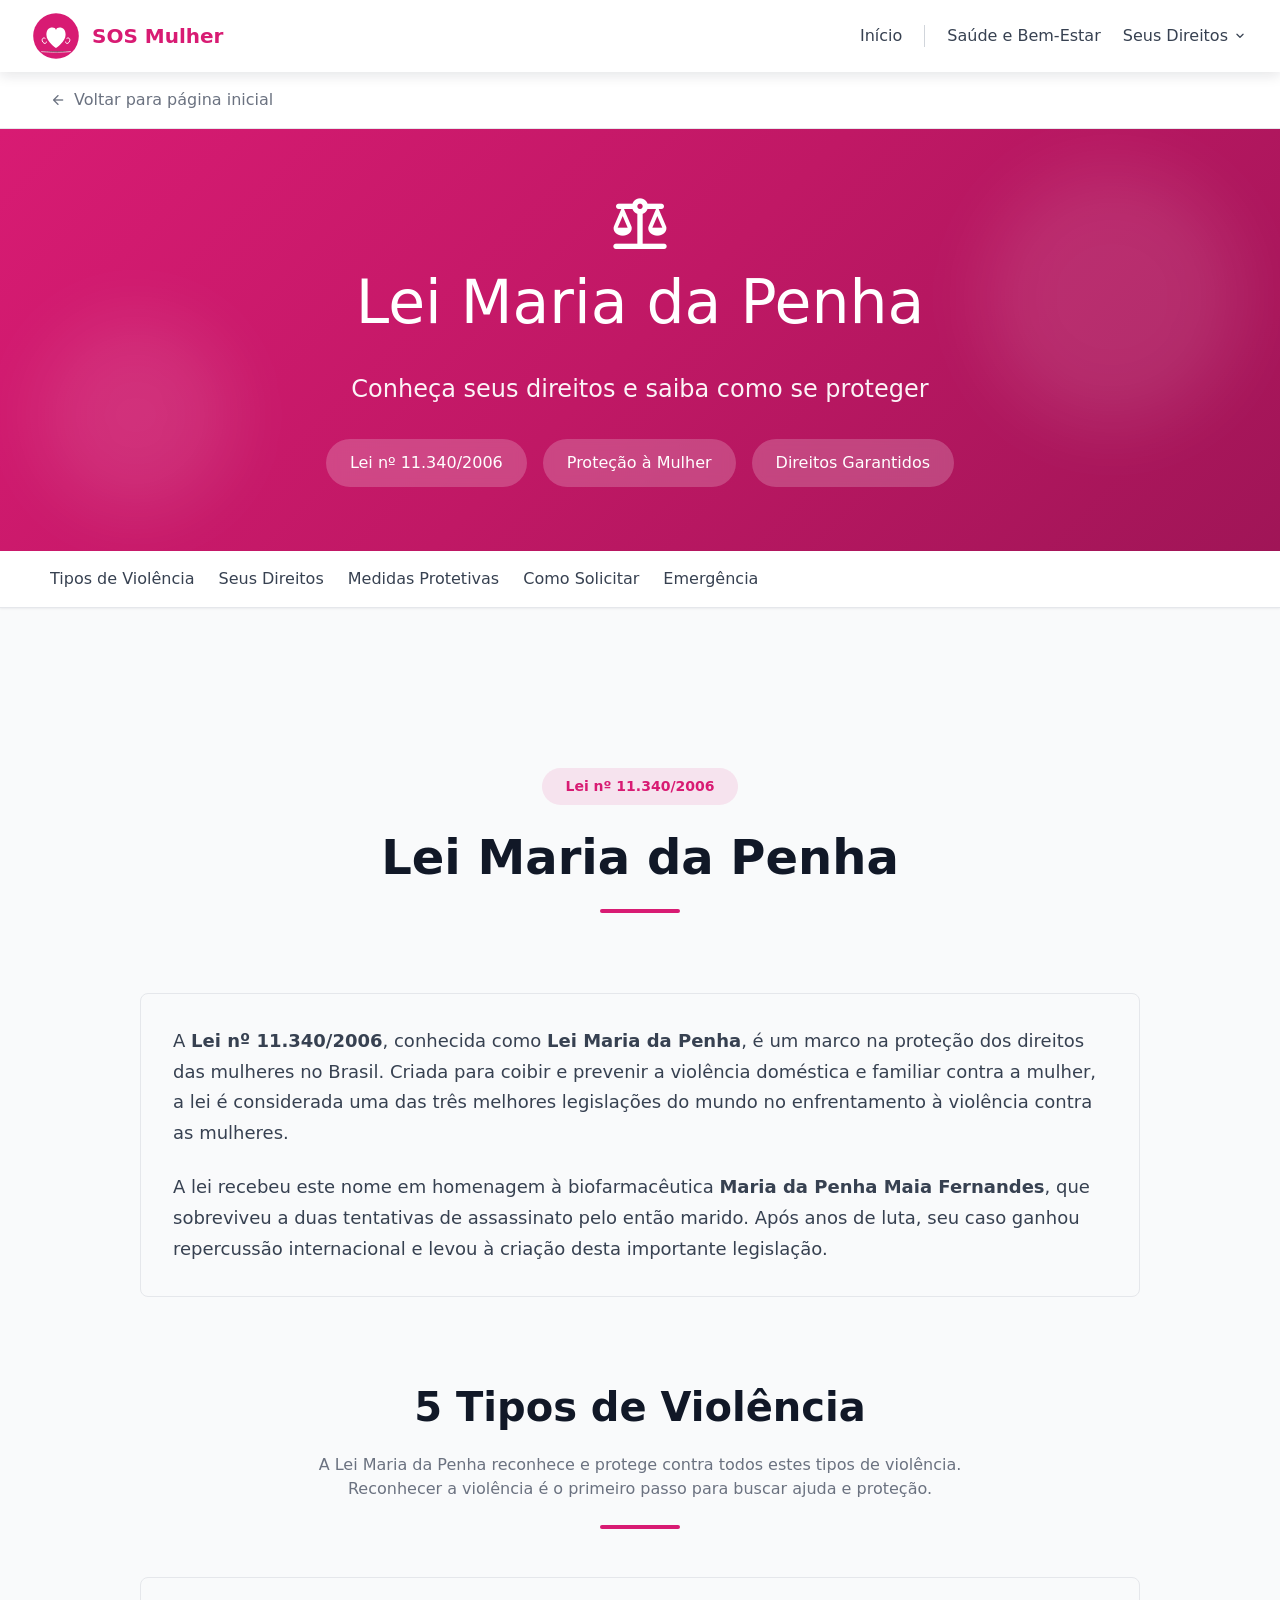
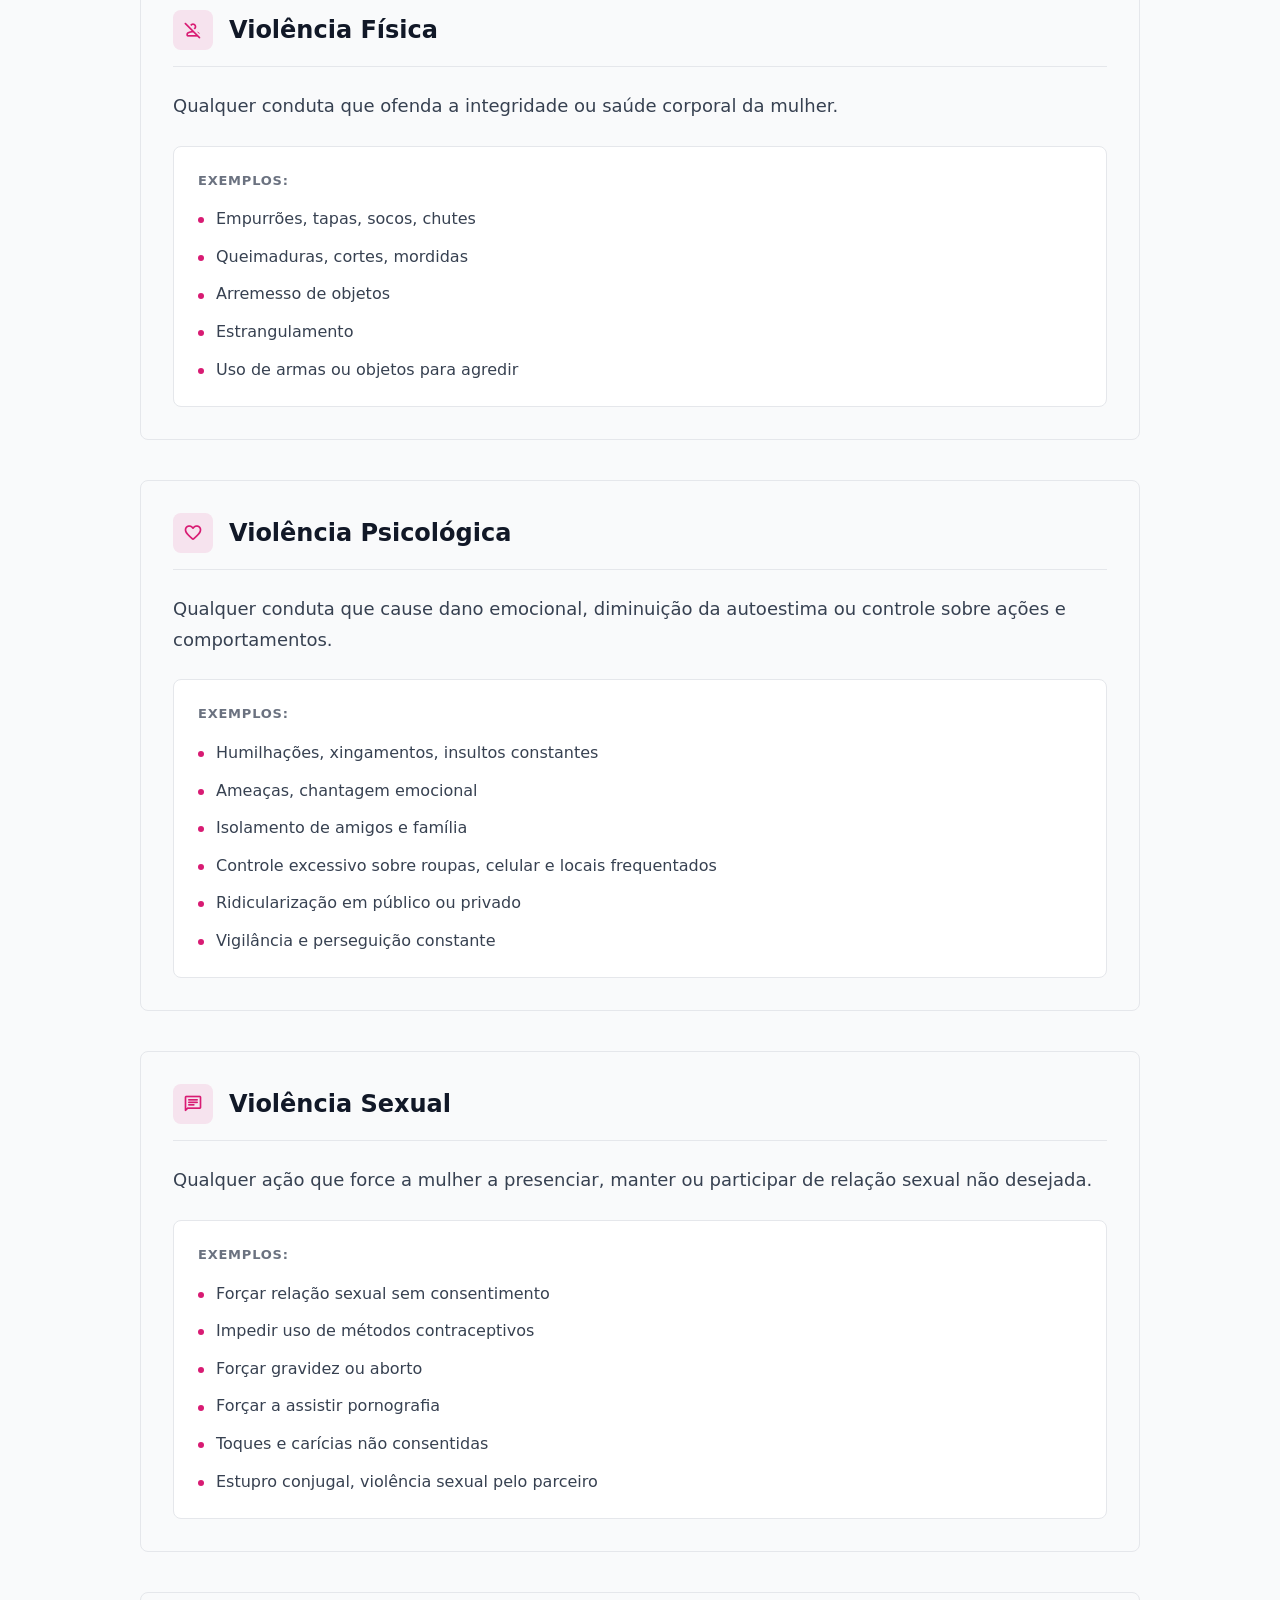
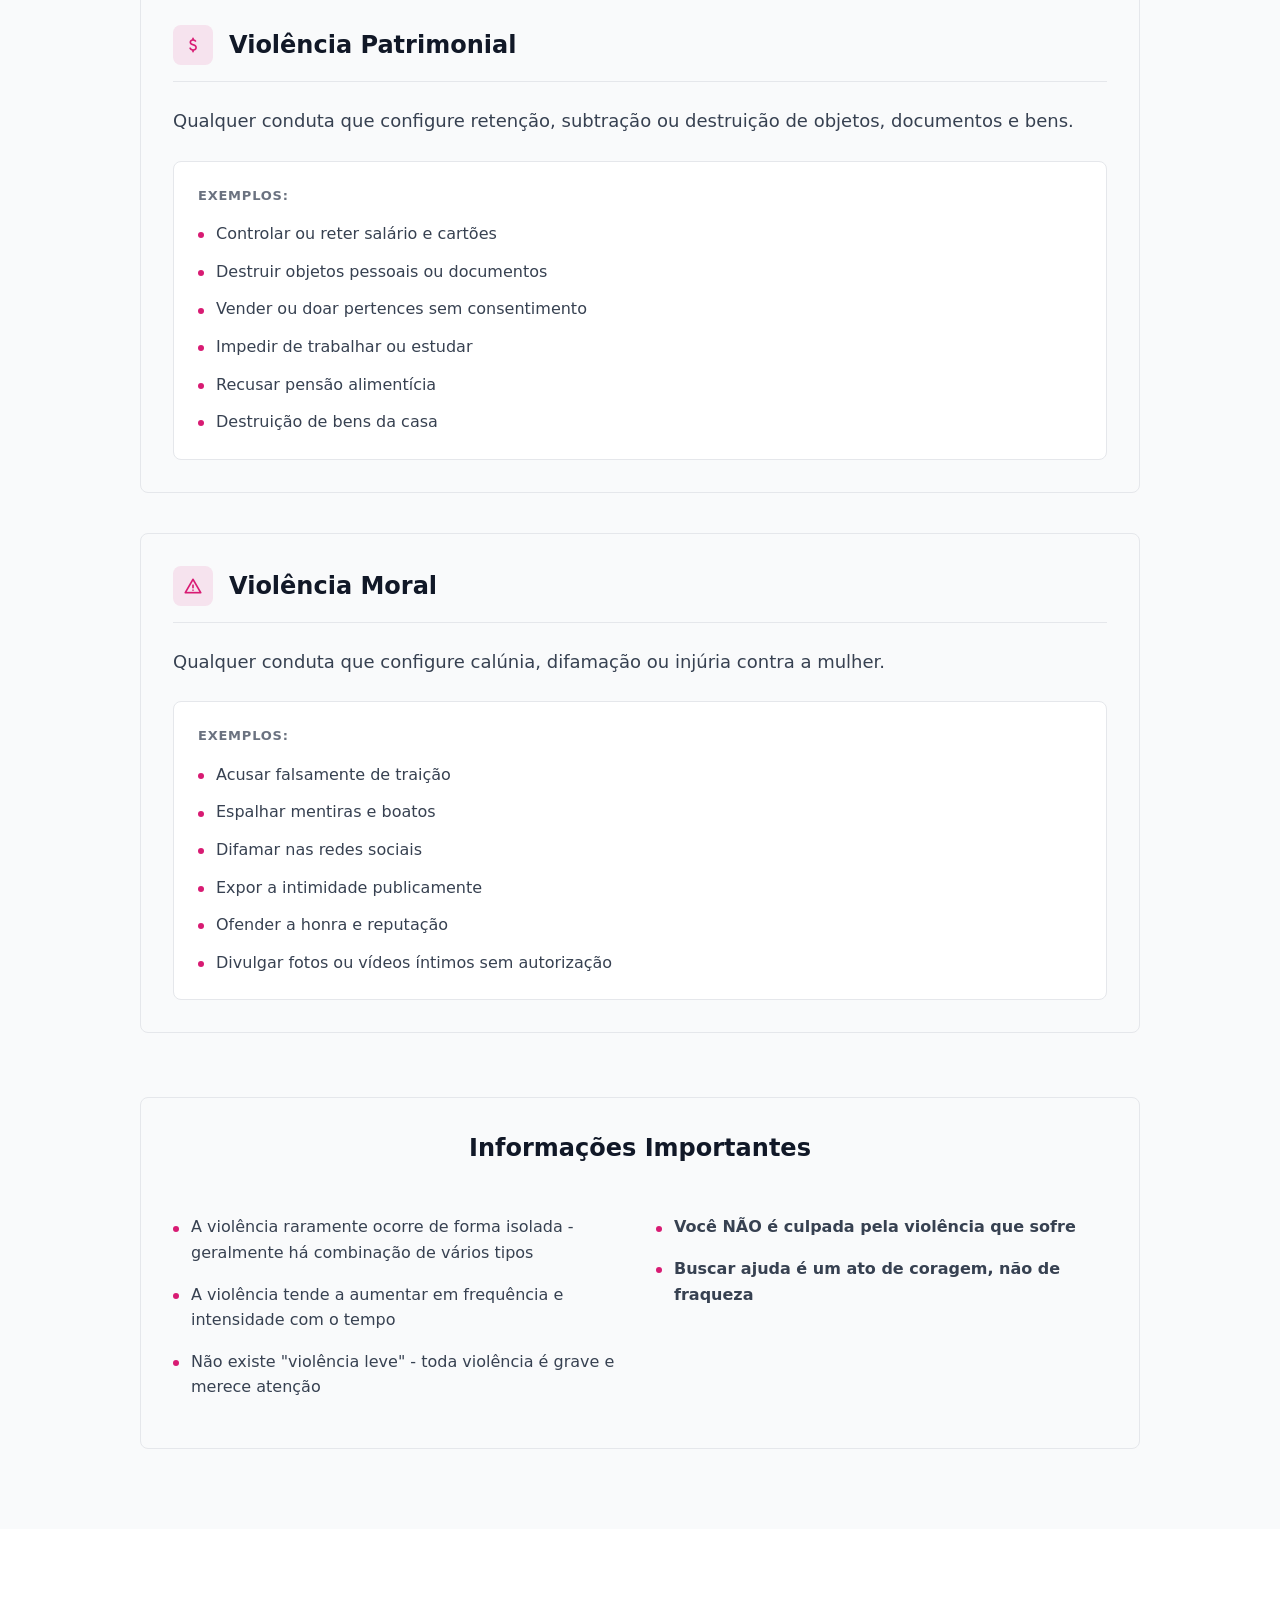
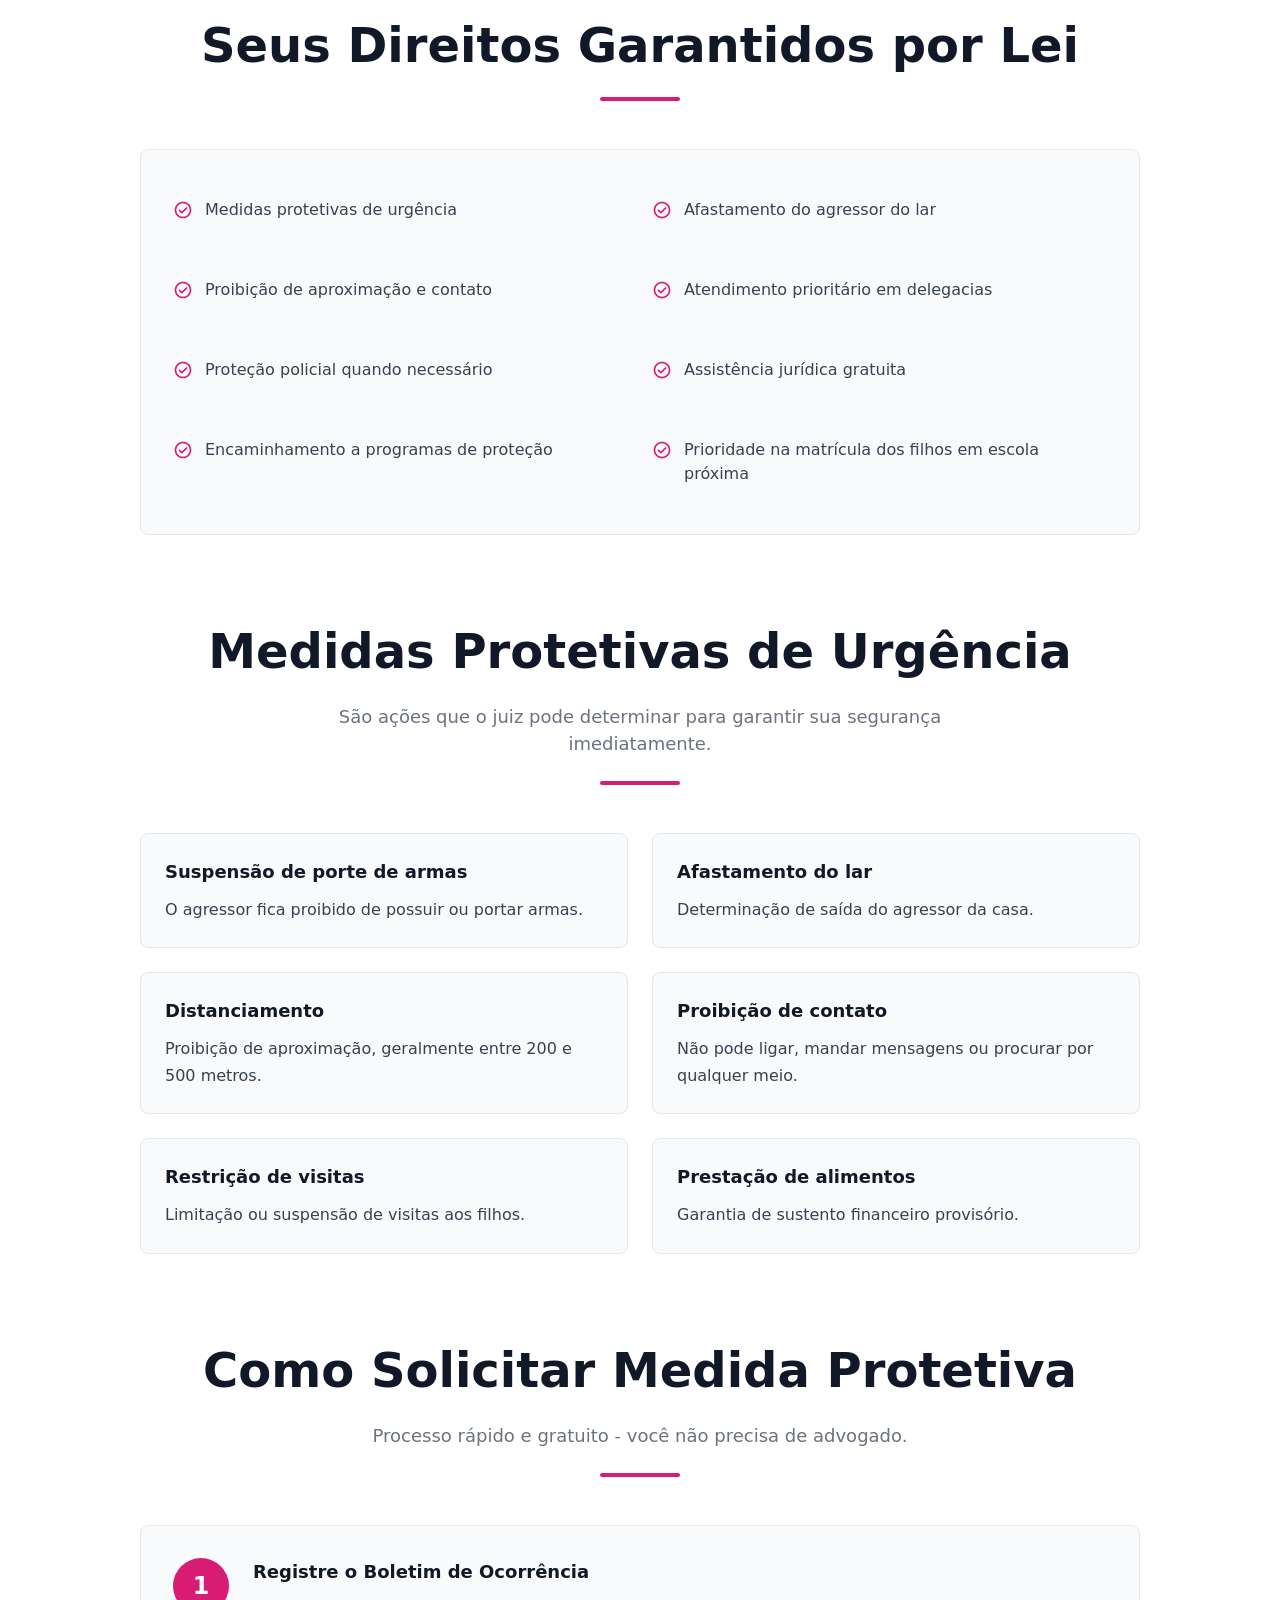
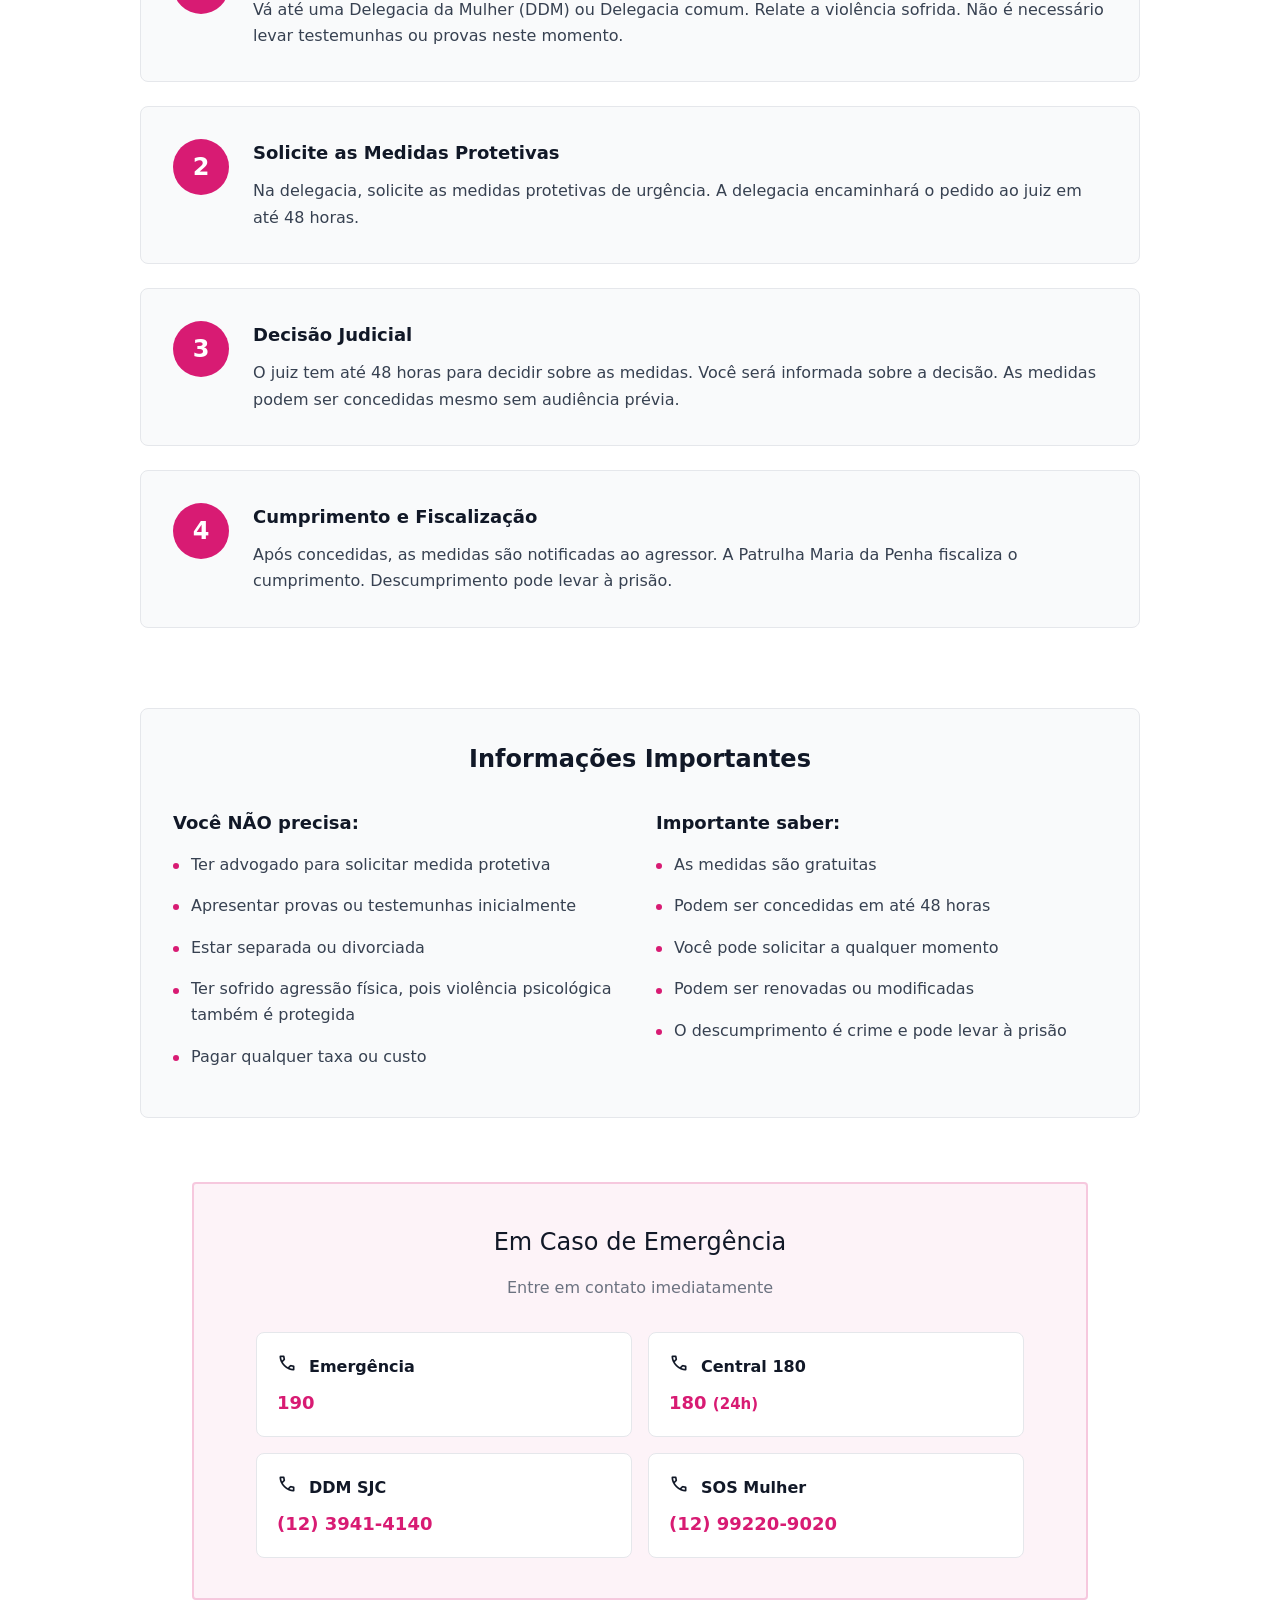
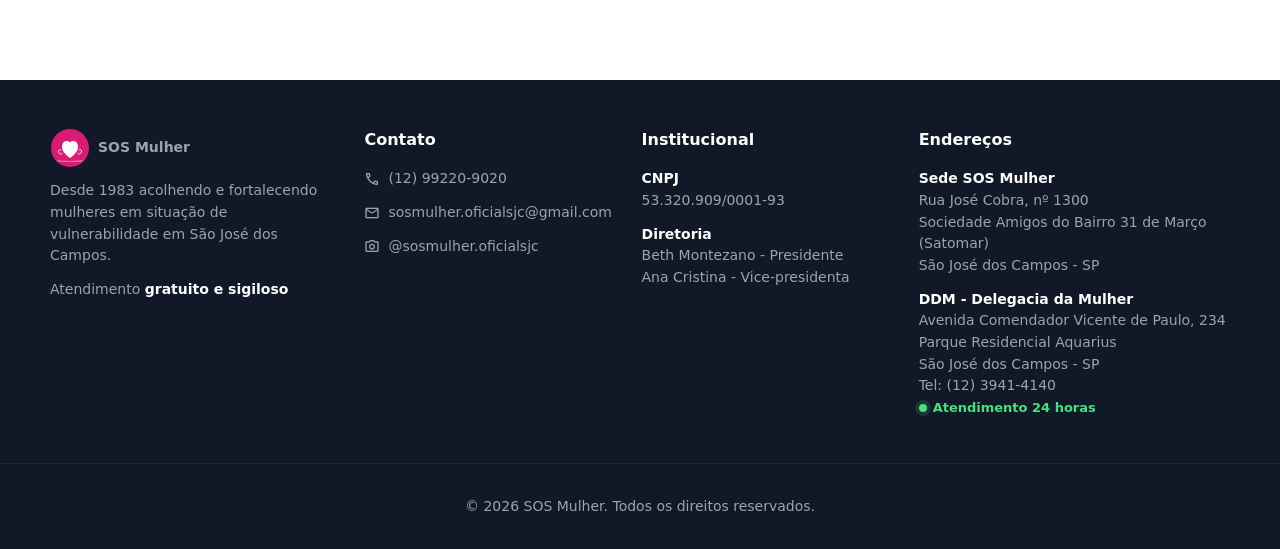
==== commit 75dc06cc: "Segundo comit - Limpeza de info duplicada" ====
--- a/SOS Mulher/lei-maria-da-penha.html
+++ b/SOS Mulher/lei-maria-da-penha.html
@@ -344,7 +344,7 @@
         <div>
           <h4>Endereços</h4>
           <p><strong>Sede SOS Mulher</strong><br />Rua José Cobra, nº 1300<br />Sociedade Amigos do Bairro 31 de Março (Satomar)<br />São José dos Campos - SP</p>
-          <p><strong>DDM - Delegacia da Mulher</strong><br />Av. Comendador Vicente de Paulo Penido, 234<br />Parque Res. Aquarius<br />São José dos Campos - SP<br />Tel: (12) 3941-4140<br /><span class="status-verde">Atendimento 24 horas</span></p>
+          <p><strong>DDM - Delegacia da Mulher</strong><br />Avenida Comendador Vicente de Paulo, 234<br />Parque Residencial Aquarius<br />São José dos Campos - SP<br />Tel: (12) 3941-4140<br /><span class="status-verde">Atendimento 24 horas</span></p>
         </div>
       </div>
       <div class="rodape-final">© <span data-year></span> SOS Mulher. Todos os direitos reservados.</div>
--- a/SOS Mulher/src/styles.css
+++ b/SOS Mulher/src/styles.css
@@ -175,6 +175,7 @@
 }
 
 .area-navegacao {
+  width: min(100% - 64px, 1320px);
   min-height: var(--altura-cabecalho);
   display: flex;
   align-items: center;
@@ -196,7 +197,9 @@
 .navegacao-principal {
   display: flex;
   align-items: center;
+  justify-content: flex-end;
   gap: 22px;
+  margin-left: auto;
   color: #374151;
   font-size: 16px;
 }
@@ -731,6 +734,157 @@
   font-weight: 500;
 }
 
+.bloco-rede {
+  padding: 22px;
+  background: #ffffff;
+  border: 1px solid var(--borda);
+  border-radius: var(--raio);
+  box-shadow: var(--sombra-pequena);
+}
+
+.bloco-rede h3 {
+  margin: 0 0 18px;
+  color: var(--cor-principal);
+  font-size: 22px;
+  font-weight: 600;
+  line-height: 1.3;
+}
+
+.bloco-rede p {
+  margin: 0;
+  color: var(--texto-medio);
+}
+
+.bloco-rede a {
+  color: var(--cor-principal);
+  font-weight: 600;
+}
+
+.destaque-emergencia {
+  max-width: 1040px;
+  margin: 0 auto 28px;
+  border-color: var(--borda-forte);
+}
+
+.cabecalho-bloco-rede {
+  display: flex;
+  align-items: flex-start;
+  justify-content: space-between;
+  gap: 16px;
+  margin-bottom: 18px;
+}
+
+.cabecalho-bloco-rede h3 {
+  margin-bottom: 4px;
+}
+
+.cabecalho-bloco-rede p {
+  color: var(--texto-suave);
+  font-size: 14px;
+}
+
+.selo-urgente,
+.etiqueta-servico {
+  display: inline-flex;
+  align-items: center;
+  width: max-content;
+  min-height: 28px;
+  padding: 5px 10px;
+  color: #ffffff;
+  background: var(--cor-principal);
+  border-radius: 999px;
+  font-size: 12px;
+  font-weight: 700;
+}
+
+.grade-telefones {
+  display: grid;
+  grid-template-columns: repeat(3, minmax(0, 1fr));
+  gap: 14px;
+}
+
+.cartao-telefone {
+  display: grid;
+  gap: 4px;
+  padding: 16px;
+  color: var(--texto);
+  background: var(--rosa-suave);
+  border: 1px solid var(--borda-forte);
+  border-radius: var(--raio);
+}
+
+.cartao-telefone:hover {
+  color: var(--texto);
+  background: var(--rosa-claro);
+}
+
+.cartao-telefone strong {
+  color: var(--cor-principal);
+  font-size: 28px;
+  line-height: 1;
+}
+
+.cartao-telefone span {
+  color: var(--texto-medio);
+  font-size: 14px;
+}
+
+.grupos-rede {
+  max-width: 1040px;
+  margin: 0 auto;
+  display: grid;
+  grid-template-columns: repeat(2, minmax(0, 1fr));
+  gap: 20px;
+}
+
+.lista-servicos {
+  display: grid;
+  gap: 18px;
+}
+
+.item-servico {
+  padding-top: 18px;
+  border-top: 1px solid var(--borda);
+}
+
+.item-servico:first-child {
+  padding-top: 0;
+  border-top: 0;
+}
+
+.item-servico h4 {
+  margin: 0 0 8px;
+  color: var(--texto);
+  font-size: 17px;
+  font-weight: 600;
+  line-height: 1.35;
+}
+
+.item-servico .etiqueta-servico {
+  margin-bottom: 10px;
+  color: var(--cor-principal);
+  background: var(--rosa-claro);
+}
+
+.item-servico p + p {
+  margin-top: 6px;
+}
+
+.painel-orientacao {
+  max-width: 1040px;
+  margin: 56px auto 0;
+}
+
+.grade-orientacoes {
+  display: grid;
+  grid-template-columns: repeat(2, minmax(0, 1fr));
+  gap: 12px 20px;
+}
+
+.grade-orientacoes p {
+  margin: 0;
+}
+
 .painel-aviso {
   max-width: 896px;
   margin: 0 auto;
@@ -739,6 +893,11 @@
   background: var(--rosa-suave);
   border-left: 4px solid var(--cor-principal);
   border-radius: 4px;
+}
+
+.painel-aviso.painel-orientacao {
+  max-width: 1040px;
+  margin: 36px auto 0;
 }
 
 .painel-aviso h4 {
@@ -1303,27 +1462,6 @@
 
 .formulario-mensagem textarea {
   resize: vertical;
-}
-
-.painel-emergencia {
-  max-width: 768px;
-  margin: 48px auto 0;
-  padding: 24px;
-  color: #b91c1c;
-  background: #fef2f2;
-  border-left: 4px solid #ef4444;
-  border-radius: 4px;
-}
-
-.painel-emergencia h4 {
-  margin: 0 0 8px;
-  color: #991b1b;
-  font-size: 18px;
-  font-weight: 500;
-}
-
-.painel-emergencia p {
-  margin: 8px 0 0;
 }
 
 /* Perguntas frequentes: botão principal, lista de perguntas e respostas recolhíveis. */
@@ -1803,7 +1941,6 @@
 }
 
 .grade-saude,
-.grade-aplicativos,
 .grade-dicas {
   display: grid;
   gap: 32px;
@@ -1823,7 +1960,6 @@
 }
 
 .cartao-saude header,
-.painel-aplicativos header,
 .painel-dicas header {
   display: flex;
   align-items: center;
@@ -1832,14 +1968,12 @@
 }
 
 .cartao-saude h3,
-.painel-aplicativos h3,
 .painel-dicas h3 {
   margin: 0;
   font-size: 24px;
   font-weight: 500;
 }
 
-.painel-aplicativos,
 .painel-dicas {
   max-width: 1120px;
   margin: 0 auto 64px;
@@ -1849,32 +1983,59 @@
   box-shadow: var(--sombra-media);
 }
 
-.grade-aplicativos {
-  grid-template-columns: repeat(2, minmax(0, 1fr));
-}
-
-.cartao-aplicativo {
-  padding: 16px;
+.painel-pratico-saude {
+  max-width: 1120px;
+  margin: 0 auto 64px;
+  padding: 28px;
+  background: #ffffff;
+  border: 1px solid var(--borda);
+  border-radius: var(--raio);
+  box-shadow: var(--sombra-media);
+}
+
+.painel-pratico-saude header {
+  display: flex;
+  align-items: center;
+  gap: 12px;
+  margin-bottom: 18px;
+  color: var(--cor-principal);
+}
+
+.painel-pratico-saude h3 {
+  margin: 0;
+  font-size: 24px;
+  font-weight: 500;
+}
+
+.grade-pratica-saude {
+  display: grid;
+  grid-template-columns: repeat(3, minmax(0, 1fr));
+  gap: 16px;
+}
+
+.cartao-pratico-saude {
+  padding: 18px;
   background: var(--fundo-suave);
   border-left: 4px solid var(--cor-principal);
   border-radius: 0 var(--raio) var(--raio) 0;
 }
 
-.cartao-aplicativo h4 {
+.cartao-pratico-saude h4 {
   margin: 0 0 8px;
-  color: var(--cor-principal);
-  font-weight: 500;
-}
-
-.cartao-aplicativo p {
-  margin: 0 0 8px;
+  color: var(--texto);
+  font-size: 17px;
+  font-weight: 600;
+}
+
+.cartao-pratico-saude p {
+  margin: 0 0 10px;
   color: #374151;
   font-size: 14px;
 }
 
-.cartao-aplicativo small {
+.cartao-pratico-saude small {
   color: var(--texto-suave);
-  font-style: italic;
+  font-size: 13px;
 }
 
 .grade-alertas {
@@ -1914,6 +2075,12 @@
   margin: 0;
   font-size: 20px;
   font-weight: 500;
+}
+
+.texto-alerta {
+  margin: 0 0 14px;
+  color: inherit;
+  font-weight: 600;
 }
 
 .painel-dicas {
@@ -1981,9 +2148,13 @@
 
 .grade-rodape {
   display: grid;
-  grid-template-columns: repeat(4, minmax(0, 1fr));
-  gap: 32px;
+  grid-template-columns: 1.15fr 1fr 1fr 1.25fr;
+  gap: 28px;
   padding: 48px 0 32px;
+}
+
+.coluna-rodape {
+  min-width: 0;
 }
 
 .marca-rodape {
@@ -1993,8 +2164,9 @@
 
 .rodape-site h4 {
   margin: 0 0 16px;
+  color: #ffffff;
   font-size: 16px;
-  font-weight: 500;
+  font-weight: 700;
 }
 
 .rodape-site p,
@@ -2011,12 +2183,57 @@
   gap: 8px;
 }
 
+.links-rodape {
+  display: grid;
+  gap: 10px;
+}
+
+.links-rodape a {
+  margin: 0;
+}
+
 .rodape-site strong {
   color: #ffffff;
 }
 
 .rodape-site .status-verde {
+  display: inline-flex;
+  align-items: center;
+  gap: 6px;
   color: #4ade80;
+  font-size: 13px;
+  font-weight: 600;
+}
+
+.rodape-site .status-verde::before {
+  content: "";
+  width: 8px;
+  height: 8px;
+  flex: 0 0 auto;
+  background: #4ade80;
+  border-radius: 999px;
+  box-shadow: 0 0 0 4px rgba(74, 222, 128, 0.14);
+  animation: pulso-status-verde 1.6s ease-in-out infinite;
+}
+
+@keyframes pulso-status-verde {
+  0%,
+  100% {
+    box-shadow: 0 0 0 4px rgba(74, 222, 128, 0.14);
+    opacity: 1;
+  }
+
+  50% {
+    box-shadow: 0 0 0 8px rgba(74, 222, 128, 0.04);
+    opacity: 0.72;
+  }
+}
+
+.selo-rodape {
+  display: block;
+  color: #d1d5db;
+  font-size: 13px;
+  font-weight: 700;
 }
 
 .marca-rodape span,
@@ -2055,6 +2272,8 @@
     right: 0;
     left: 0;
     display: none;
+    justify-content: stretch;
+    margin-left: 0;
     max-height: calc(100vh - var(--altura-cabecalho));
     overflow-y: auto;
     padding: 16px 24px 24px;
@@ -2116,6 +2335,9 @@
   }
 
   .grade-apoio,
+  .grade-telefones,
+  .grupos-rede,
+  .grade-orientacoes,
   .grade-doacoes,
   .grade-contato,
   .lista-diretoria,
@@ -2124,7 +2346,7 @@
   .grade-importante,
   .grade-emergencia,
   .grade-saude,
-  .grade-aplicativos,
+  .grade-pratica-saude,
   .grade-alertas,
   .grade-dicas,
   .grade-rodape {
@@ -2205,7 +2427,6 @@
   .painel-artigo,
   .painel-direitos,
   .cartao-violencia,
-  .painel-aplicativos,
   .painel-dicas {
     padding: 24px;
   }
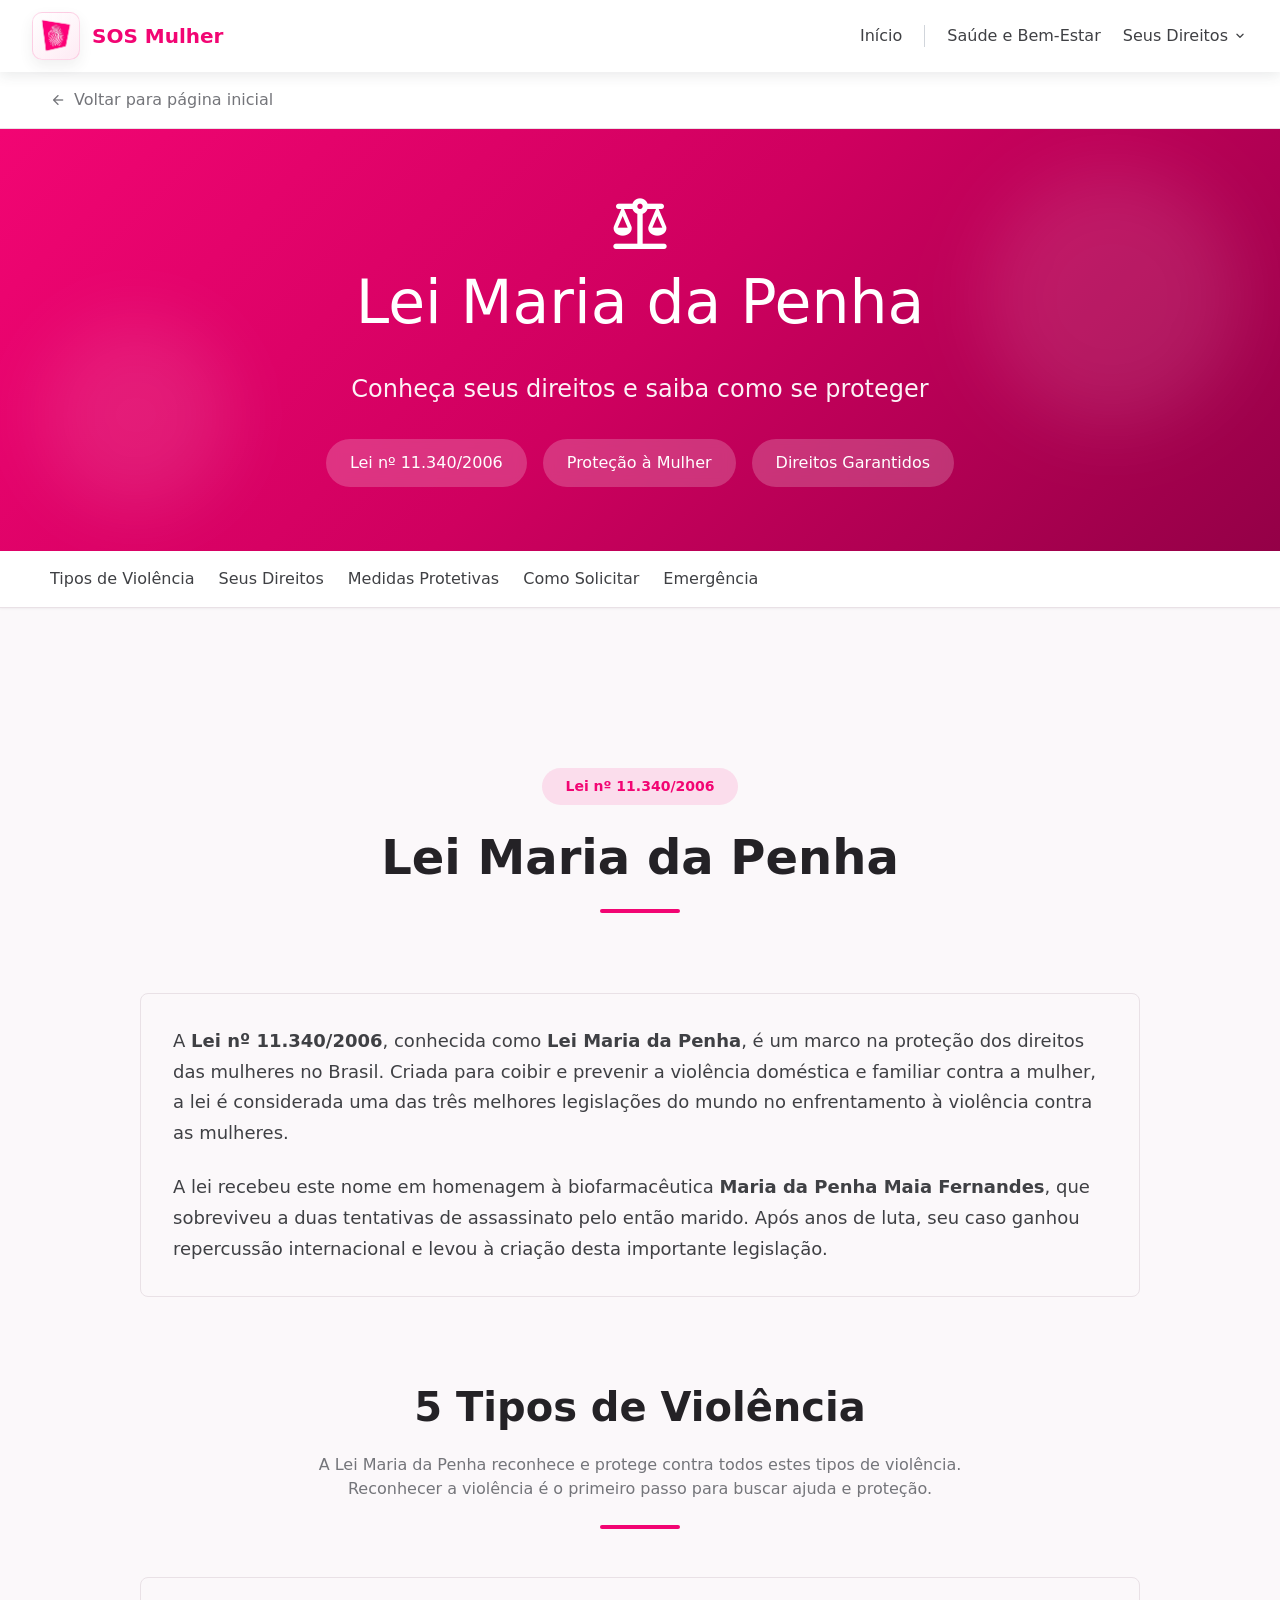
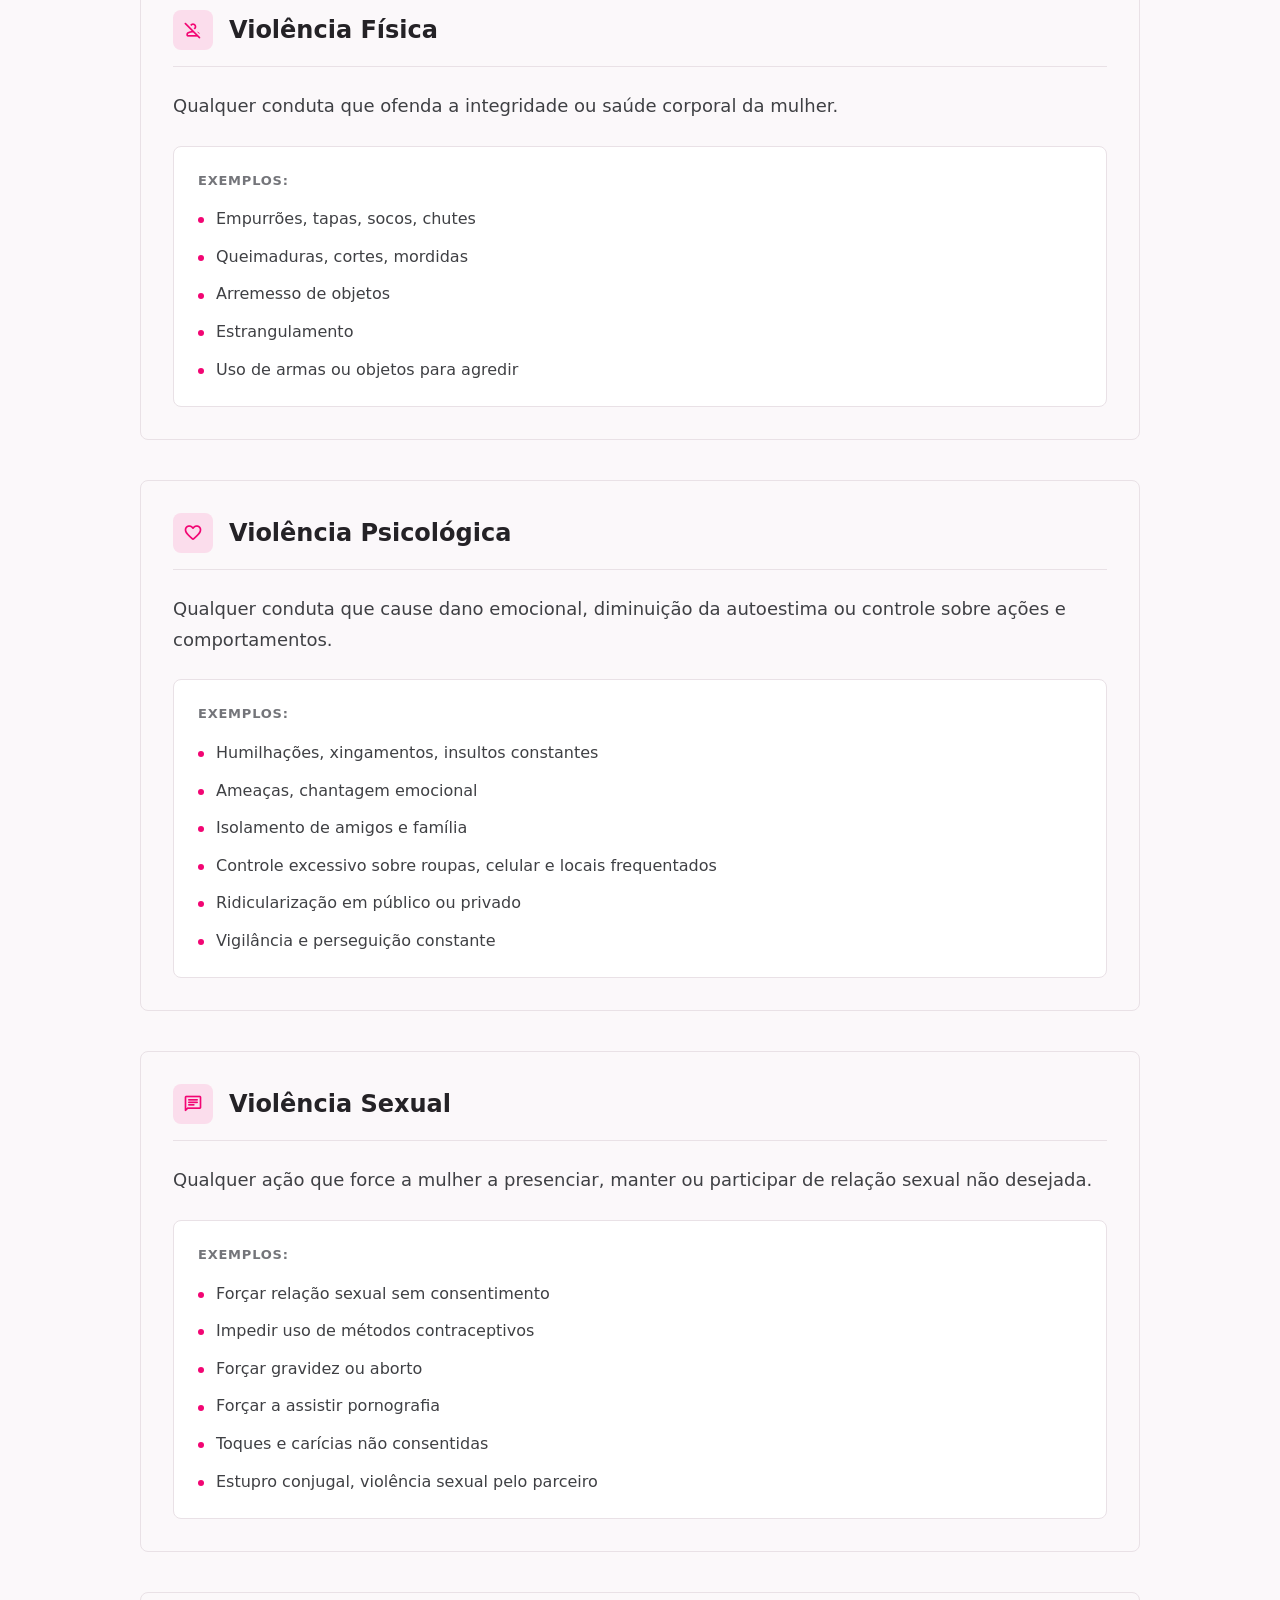
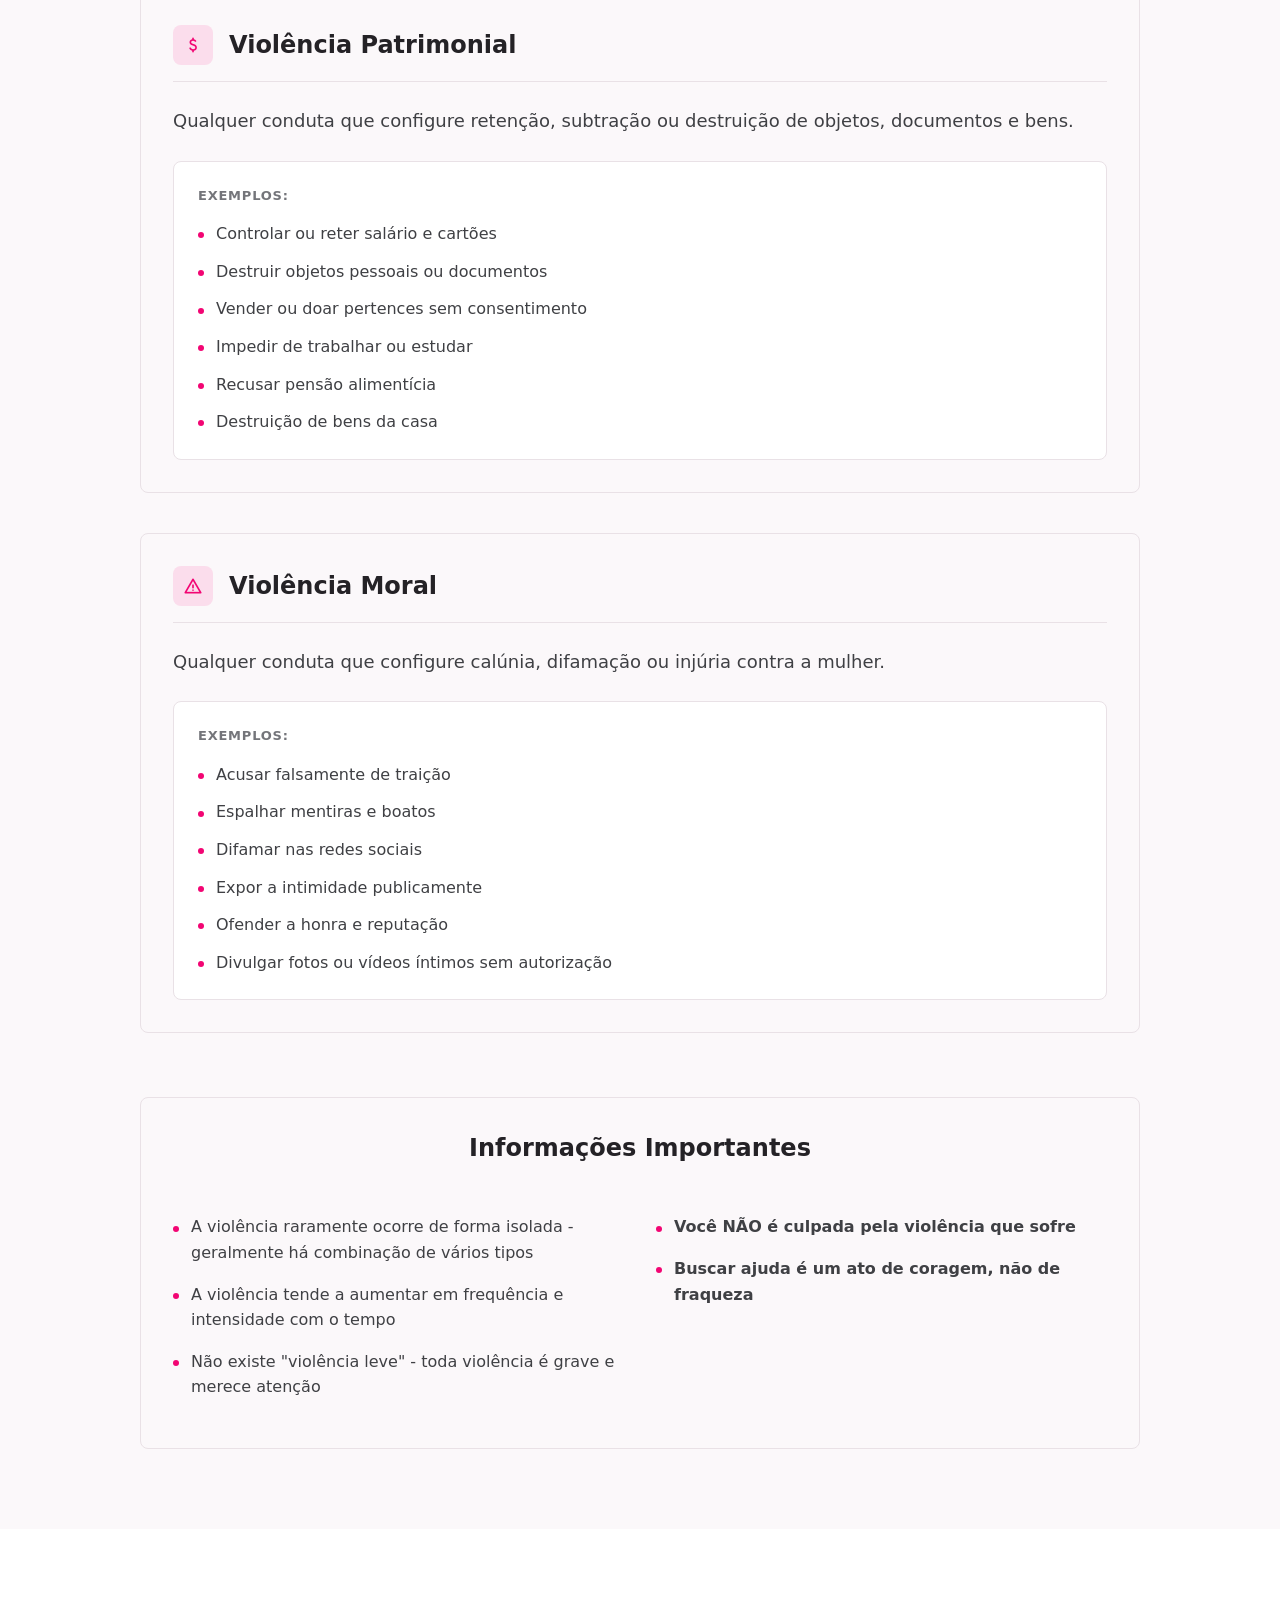
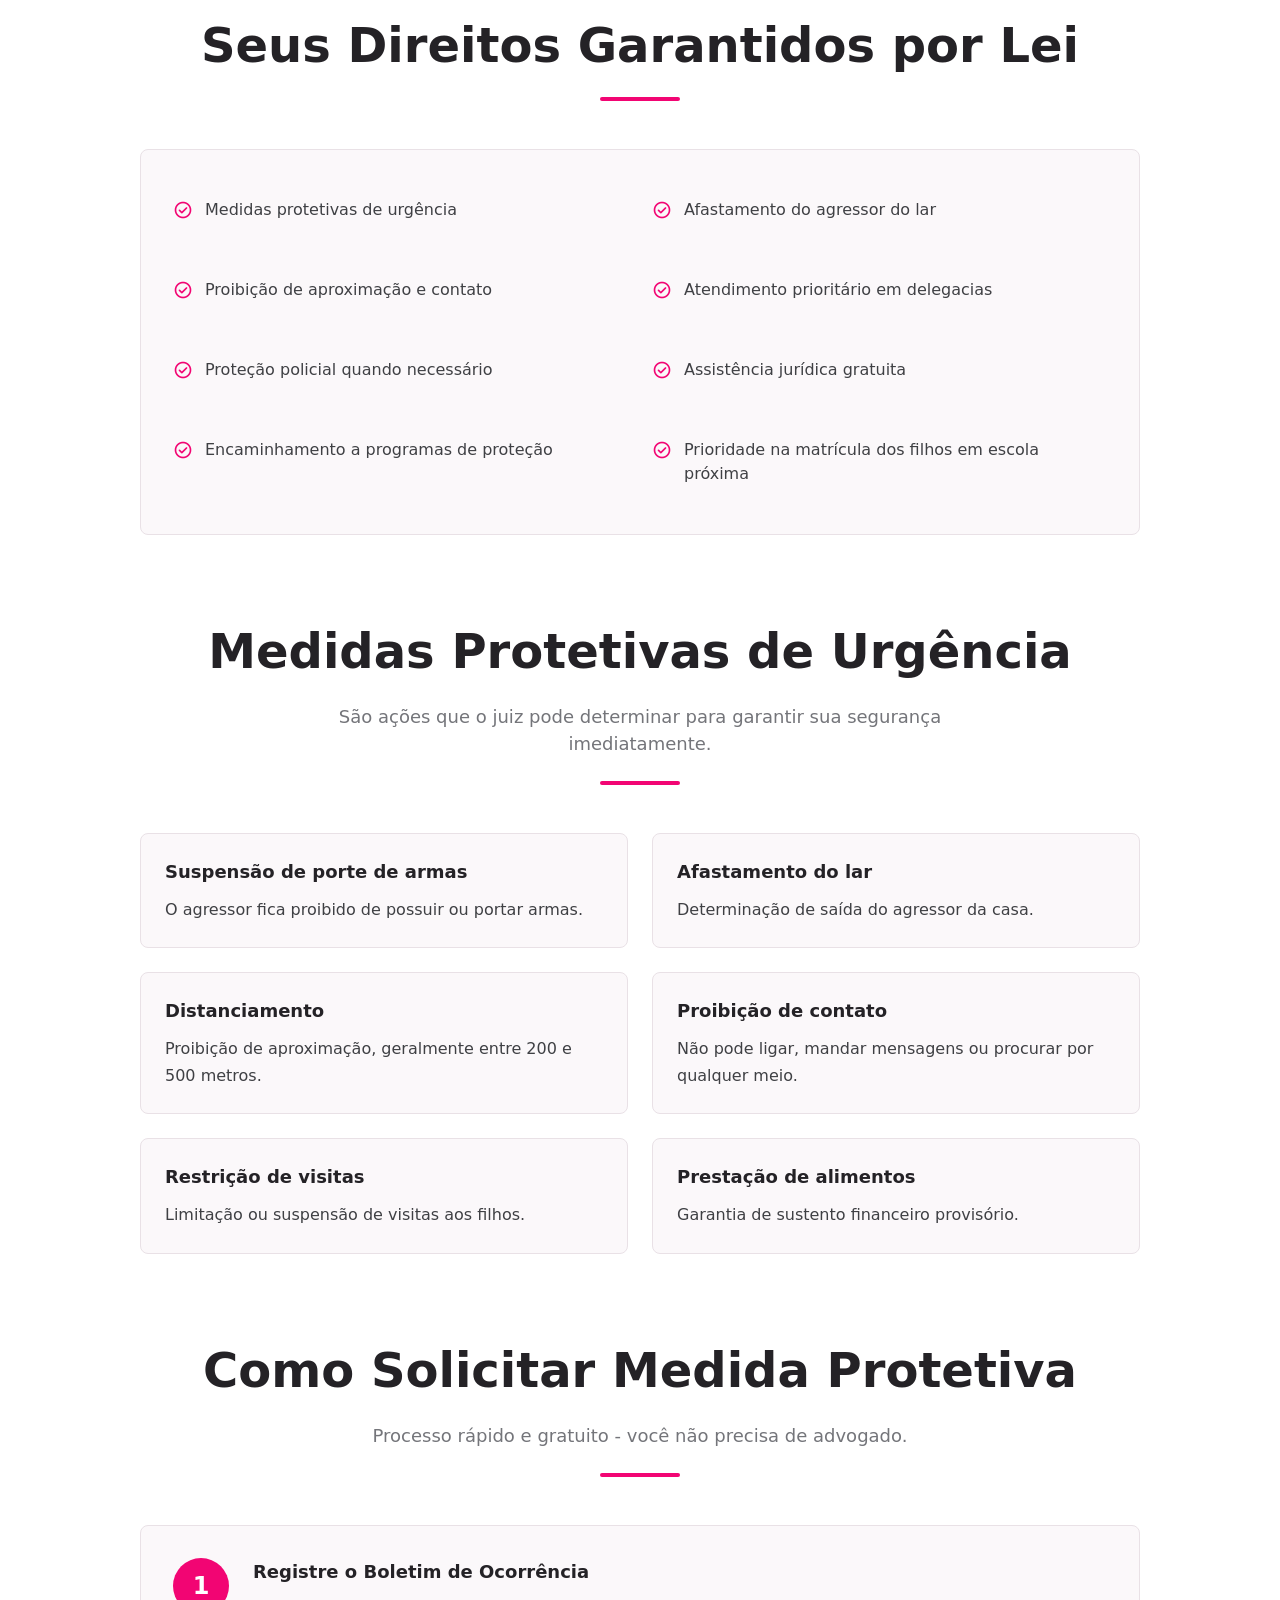
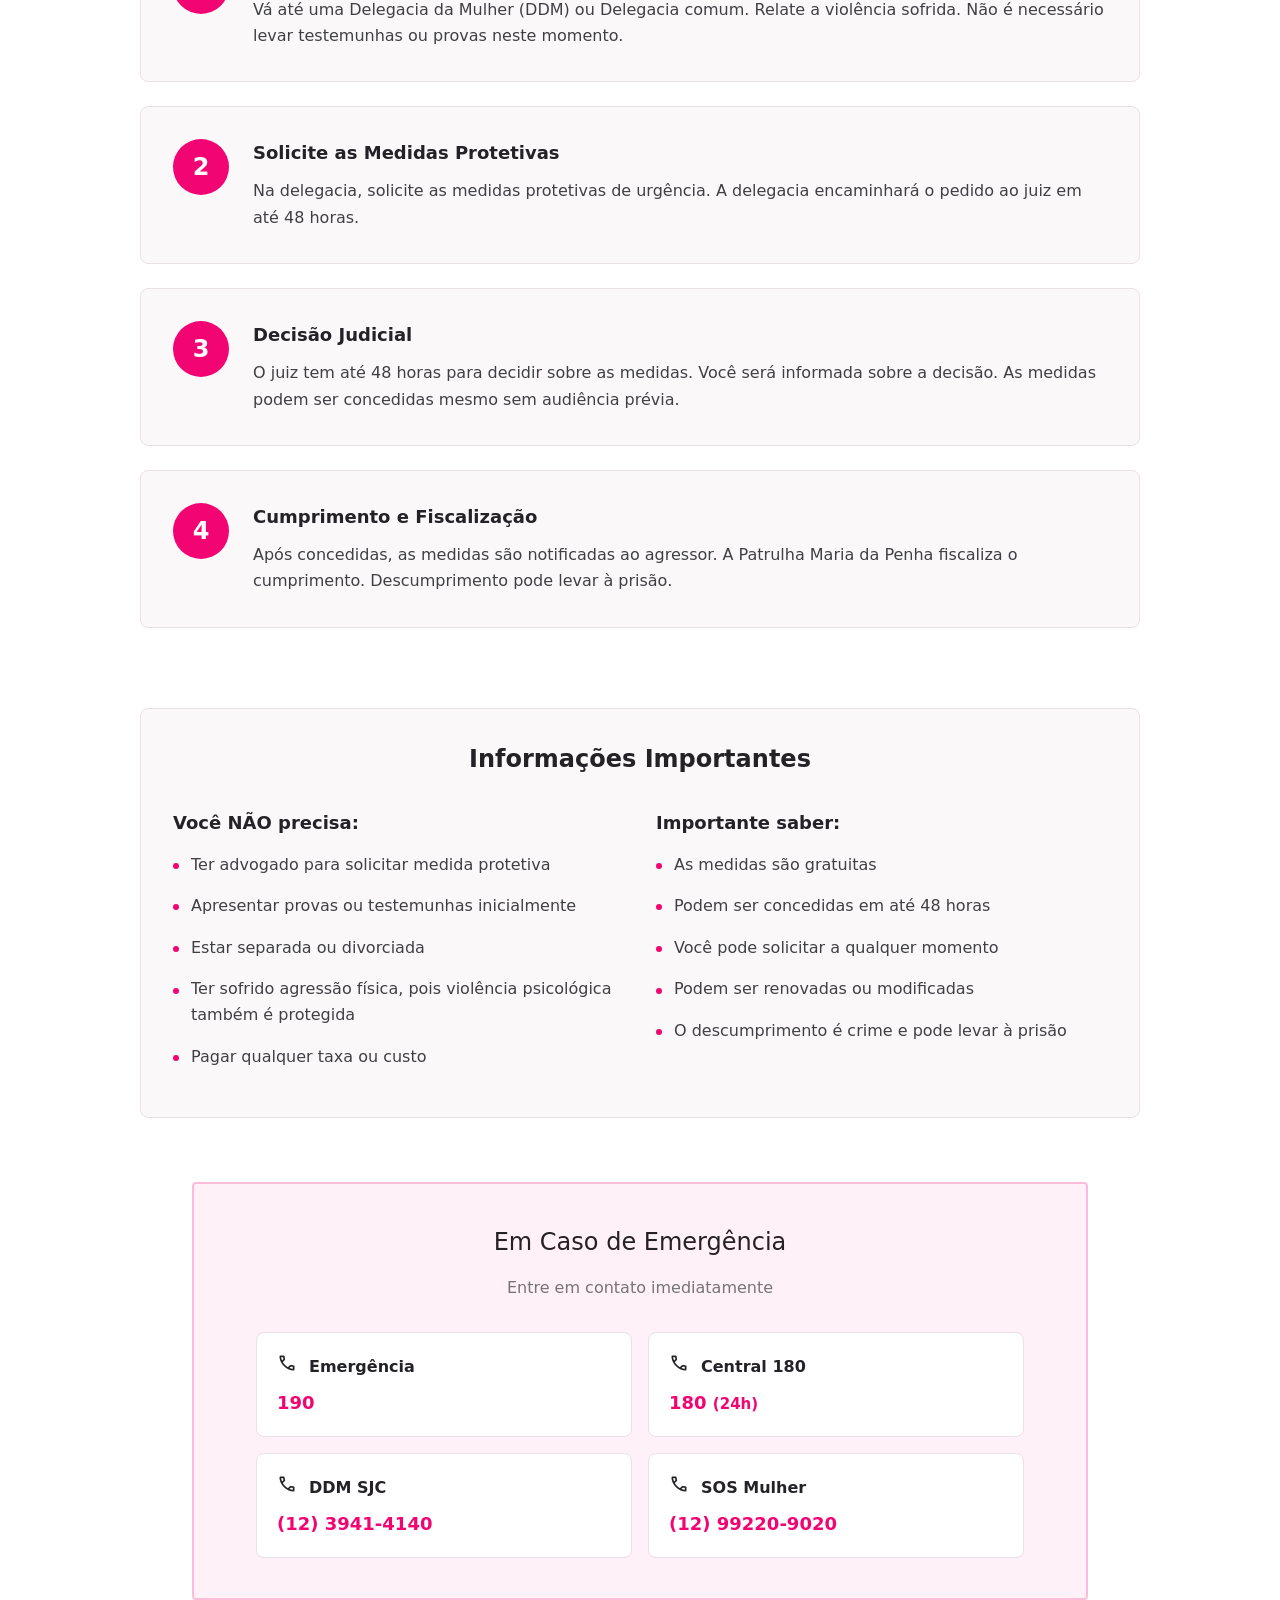
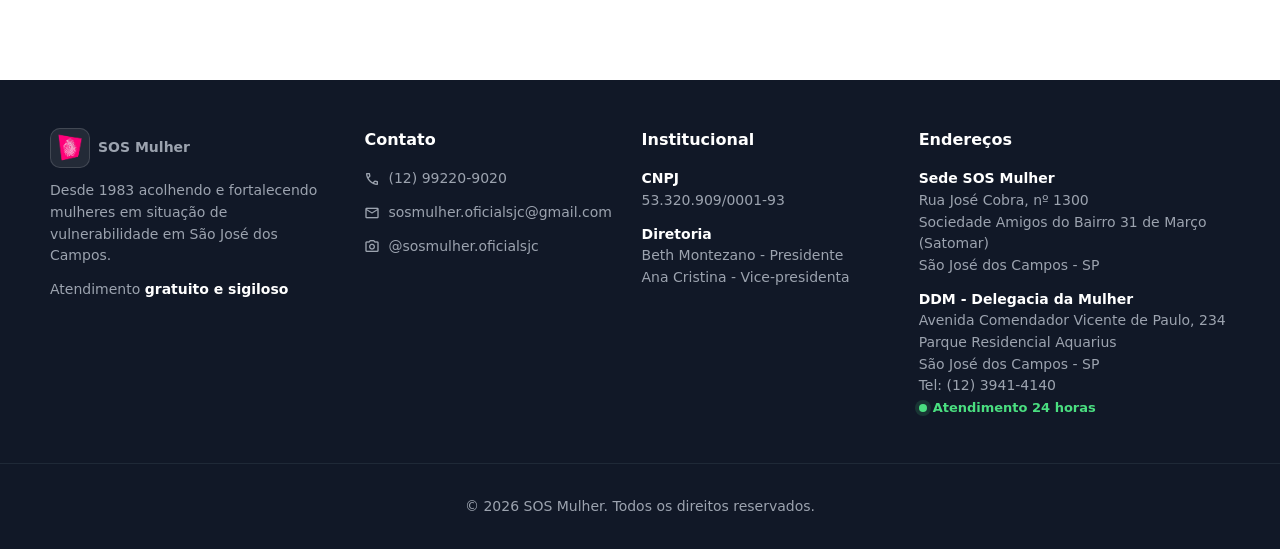
==== commit 35df7dca: "Add img" ====
--- a/SOS Mulher/lei-maria-da-penha.html
+++ b/SOS Mulher/lei-maria-da-penha.html
@@ -14,7 +14,7 @@
     <header class="cabecalho-site">
       <div class="conteudo-limite area-navegacao">
         <a class="marca" href="index.html" aria-label="SOS Mulher - Início">
-          <img class="marca-logo" src="src/img/logo-sos-mulher.svg" alt="" aria-hidden="true" />
+          <img class="marca-logo" src="src/img/logo.png" alt="" aria-hidden="true" decoding="async" />
           <span>SOS Mulher</span>
         </a>
 
@@ -324,7 +324,7 @@
       <div class="conteudo-limite grade-rodape">
         <div>
           <a class="marca marca-rodape" href="index.html">
-            <img class="marca-logo pequeno" src="src/img/logo-sos-mulher.svg" alt="" aria-hidden="true" />
+            <img class="marca-logo pequeno" src="src/img/logo.png" alt="" aria-hidden="true" loading="lazy" decoding="async" />
             <span>SOS Mulher</span>
           </a>
           <p>Desde 1983 acolhendo e fortalecendo mulheres em situação de vulnerabilidade em São José dos Campos.</p>
--- a/SOS Mulher/src/styles.css
+++ b/SOS Mulher/src/styles.css
@@ -4,23 +4,26 @@
 
 /* Variáveis globais: cores, sombras, tamanhos e medidas reutilizadas no site inteiro. */
 :root {
-  --cor-principal: #d81b73;
-  --cor-principal-escura: #c01865;
-  --cor-principal-profunda: #a01557;
-  --rosa-suave: rgba(216, 27, 115, 0.05);
-  --rosa-claro: rgba(216, 27, 115, 0.1);
-  --texto: #111827;
-  --texto-medio: #4b5563;
-  --texto-suave: #6b7280;
+  --cor-principal: #f20573;
+  --cor-principal-rgb: 242, 5, 115;
+  --cor-principal-escura: #cf005f;
+  --cor-principal-profunda: #940047;
+  --cor-logo-cinza: #6b6c70;
+  --cor-logo-cinza-escuro: #3f4044;
+  --rosa-suave: rgba(var(--cor-principal-rgb), 0.055);
+  --rosa-claro: rgba(var(--cor-principal-rgb), 0.11);
+  --texto: #242226;
+  --texto-medio: #55565b;
+  --texto-suave: #74757a;
   --fundo: #ffffff;
-  --fundo-suave: #f9fafb;
-  --borda: #e5e7eb;
-  --borda-forte: rgba(216, 27, 115, 0.2);
+  --fundo-suave: #fbf8fa;
+  --borda: #e9e1e6;
+  --borda-forte: rgba(var(--cor-principal-rgb), 0.22);
   --perigo: #dc2626;
   --aviso: #ca8a04;
-  --sombra-pequena: 0 1px 2px rgba(17, 24, 39, 0.06);
-  --sombra-media: 0 4px 12px rgba(17, 24, 39, 0.1);
-  --sombra-grande: 0 16px 36px rgba(17, 24, 39, 0.15);
+  --sombra-pequena: 0 1px 2px rgba(63, 64, 68, 0.06);
+  --sombra-media: 0 4px 12px rgba(63, 64, 68, 0.1);
+  --sombra-grande: 0 16px 36px rgba(63, 64, 68, 0.15);
   --raio: 8px;
   --raio-grande: 12px;
   --largura-conteudo: 1180px;
@@ -158,11 +161,17 @@
   height: 48px;
   flex: 0 0 auto;
   object-fit: contain;
+  padding: 4px;
+  background: linear-gradient(145deg, #ffffff, rgba(var(--cor-principal-rgb), 0.08));
+  border: 1px solid rgba(var(--cor-principal-rgb), 0.14);
+  border-radius: 10px;
+  box-shadow: 0 6px 14px rgba(63, 64, 68, 0.08);
 }
 
 .marca-logo.pequeno {
   width: 40px;
   height: 40px;
+  padding: 3px;
 }
 
 /* Cabeçalho e navegação: o mesmo menu muda de formato no computador e no celular. */
@@ -194,19 +203,36 @@
   white-space: nowrap;
 }
 
+.marca-textos {
+  display: grid;
+  gap: 2px;
+  line-height: 1.05;
+}
+
+.marca-titulo {
+  color: var(--cor-principal);
+}
+
+.marca-slogan {
+  color: var(--cor-logo-cinza);
+  font-size: 11px;
+  font-weight: 500;
+  letter-spacing: 0;
+}
+
 .navegacao-principal {
   display: flex;
   align-items: center;
   justify-content: flex-end;
   gap: 22px;
   margin-left: auto;
-  color: #374151;
+  color: var(--cor-logo-cinza-escuro);
   font-size: 16px;
 }
 
 .navegacao-principal a,
 .navegacao-principal summary {
-  color: #374151;
+  color: var(--cor-logo-cinza-escuro);
   transition: color 160ms ease;
 }
 
@@ -283,32 +309,72 @@
 .fundo-inicial {
   position: absolute;
   inset: 0;
-  background: linear-gradient(90deg, var(--cor-principal), rgba(216, 27, 115, 0.95), rgba(216, 27, 115, 0.8));
+  background: linear-gradient(90deg, var(--cor-principal), rgba(var(--cor-principal-rgb), 0.94), rgba(var(--cor-principal-rgb), 0.78));
+}
+
+.fundo-inicial::before {
+  content: "";
+  position: absolute;
+  inset: 0;
+  background:
+    radial-gradient(circle at 76% 48%, rgba(255, 255, 255, 0.18), rgba(255, 255, 255, 0) 28%),
+    linear-gradient(90deg, rgba(148, 0, 71, 0.18), rgba(148, 0, 71, 0));
+  opacity: 0.72;
 }
 
 .grade-inicial {
   position: relative;
   z-index: 1;
   display: grid;
-  grid-template-columns: minmax(0, 1fr) minmax(360px, 0.8fr);
-  gap: 48px;
-  align-items: center;
-  padding: 80px 0;
+  grid-template-columns: minmax(0, 1fr) minmax(360px, 0.78fr);
+  gap: 42px;
+  align-items: center;
+  padding: 76px 0;
+}
+
+.texto-inicial {
+  min-width: 0;
+}
+
+.texto-inicial .selo-inicial {
+  display: inline-flex;
+  align-items: center;
+  gap: 8px;
+  max-width: max-content;
+  margin: 0 0 20px;
+  padding: 0 0 0 12px;
+  color: rgba(255, 255, 255, 0.9);
+  font-size: 14px;
+  font-weight: 600;
+  line-height: 1.4;
+  background: transparent;
+  border-left: 3px solid rgba(255, 255, 255, 0.62);
+  box-shadow: none;
+}
+
+.selo-inicial .icone {
+  width: 18px;
+  height: 18px;
+  font-size: 18px;
 }
 
 .texto-inicial h1 {
-  margin: 0 0 24px;
-  font-size: clamp(40px, 5vw, 60px);
-  font-weight: 500;
-  line-height: 1.5;
+  max-width: 680px;
+  margin: 0 0 22px;
+  font-size: clamp(42px, 5.2vw, 64px);
+  font-weight: 650;
+  line-height: 1.12;
   letter-spacing: 0;
+  text-shadow: 0 12px 24px rgba(42, 8, 29, 0.18);
+  text-wrap: balance;
 }
 
 .texto-inicial p {
-  max-width: 700px;
+  max-width: 640px;
   margin: 0 0 32px;
-  font-size: clamp(20px, 2.4vw, 24px);
-  line-height: 1.5;
+  font-size: clamp(19px, 2.1vw, 23px);
+  line-height: 1.55;
+  opacity: 0.96;
 }
 
 .acoes-iniciais,
@@ -320,12 +386,12 @@
 }
 
 .acoes-iniciais {
-  margin-bottom: 48px;
+  margin-bottom: 38px;
 }
 
 .botao {
   display: inline-flex;
-  min-height: 48px;
+  min-height: 50px;
   align-items: center;
   justify-content: center;
   gap: 8px;
@@ -350,7 +416,7 @@
 .botao-claro {
   color: var(--cor-principal);
   background: #ffffff;
-  box-shadow: var(--sombra-media);
+  box-shadow: 0 10px 24px rgba(42, 8, 29, 0.16);
 }
 
 .botao-claro:hover {
@@ -372,7 +438,7 @@
 .botao-contorno-claro {
   color: #ffffff;
   background: transparent;
-  border-color: #ffffff;
+  border-color: rgba(255, 255, 255, 0.76);
 }
 
 .botao-contorno-claro:hover {
@@ -387,62 +453,100 @@
 .grade-estatisticas {
   display: grid;
   grid-template-columns: repeat(3, minmax(0, 1fr));
-  gap: 24px;
+  width: min(100%, 640px);
+  gap: 22px;
+  padding-top: 24px;
+  background: transparent;
+  border-top: 1px solid rgba(255, 255, 255, 0.28);
+  border-radius: 0;
+  box-shadow: none;
+  backdrop-filter: none;
+}
+
+.grade-estatisticas div {
+  padding: 0;
+}
+
+.grade-estatisticas div + div {
+  border-left: 0;
 }
 
 .grade-estatisticas strong {
   display: block;
-  margin-bottom: 8px;
-  font-size: clamp(32px, 3.4vw, 40px);
-  font-weight: 500;
+  margin-bottom: 6px;
+  font-size: clamp(30px, 3.2vw, 38px);
+  font-weight: 650;
   line-height: 1.2;
 }
 
 .grade-estatisticas span {
   display: block;
-  opacity: 0.9;
+  font-size: 14px;
+  line-height: 1.45;
+  opacity: 0.92;
 }
 
 .midia-inicial {
   position: relative;
   display: flex;
+  align-items: center;
   justify-content: center;
+  min-height: clamp(420px, 44vw, 620px);
+  padding-left: 0;
+  isolation: isolate;
+  pointer-events: none;
 }
 
 .midia-inicial::before,
 .midia-inicial::after {
   content: "";
   position: absolute;
+  pointer-events: none;
+}
+
+.midia-inicial::before {
+  width: clamp(460px, 38vw, 660px);
+  height: clamp(360px, 32vw, 520px);
+  top: 51%;
+  left: 49%;
+  border-radius: 44% 56% 50% 50% / 52% 44% 56% 48%;
+  background:
+    radial-gradient(ellipse at 50% 54%, rgba(255, 255, 255, 0.9), rgba(255, 255, 255, 0.64) 34%, rgba(255, 255, 255, 0.22) 58%, rgba(255, 255, 255, 0) 76%);
+  filter: blur(14px);
+  opacity: 0.84;
+  transform: translate(-43%, -50%) rotate(-6deg);
+}
+
+.midia-inicial::after {
+  width: clamp(320px, 28vw, 460px);
+  height: clamp(180px, 18vw, 280px);
+  top: 64%;
+  left: 49%;
   border-radius: 999px;
-  background: rgba(255, 255, 255, 0.2);
-  filter: blur(28px);
-}
-
-.midia-inicial::before {
-  width: 96px;
-  height: 96px;
-  top: -16px;
-  left: 4px;
-}
-
-.midia-inicial::after {
-  width: 128px;
-  height: 128px;
-  right: 0;
-  bottom: -16px;
+  background: radial-gradient(ellipse, rgba(255, 255, 255, 0.34), rgba(255, 255, 255, 0) 70%);
+  filter: blur(24px);
+  opacity: 0.58;
+  transform: translate(-50%, -50%) rotate(-4deg);
 }
 
 .imagem-inicial {
   position: relative;
   z-index: 1;
-  width: min(100%, 448px);
-  aspect-ratio: 1;
-  object-fit: cover;
-  background: rgba(255, 255, 255, 0.1);
-  border: 2px solid rgba(255, 255, 255, 0.2);
-  border-radius: 16px;
-  box-shadow: var(--sombra-grande);
-  backdrop-filter: blur(8px);
+  width: clamp(660px, 47vw, 880px);
+  max-width: none;
+  max-height: 720px;
+  object-position: center;
+  object-fit: contain;
+  transform: translateX(18px);
+  background: transparent;
+  border: 0;
+  border-radius: 0;
+  box-shadow: none;
+  backdrop-filter: none;
+  filter:
+    saturate(1.04)
+    contrast(1.08)
+    drop-shadow(0 12px 20px rgba(63, 64, 68, 0.16));
 }
 
 /* Estrutura das seções: espaçamentos, títulos e blocos de texto. */
@@ -487,7 +591,7 @@
   justify-content: center;
   gap: 6px;
   margin-top: 10px;
-  color: #374151;
+  color: var(--cor-logo-cinza-escuro);
   font-size: 14px;
 }
 
@@ -497,7 +601,7 @@
 }
 
 .texto-destaque p {
-  color: #374151;
+  color: var(--cor-logo-cinza-escuro);
   font-size: 18px;
   line-height: 1.65;
 }
@@ -616,8 +720,8 @@
 
 .foto-diretoria {
   object-fit: cover;
-  border: 3px solid rgba(216, 27, 115, 0.18);
-  box-shadow: 0 8px 18px rgba(216, 27, 115, 0.16);
+  border: 3px solid rgba(var(--cor-principal-rgb), 0.18);
+  box-shadow: 0 8px 18px rgba(var(--cor-principal-rgb), 0.16);
 }
 
 .iniciais-diretoria {
@@ -627,7 +731,7 @@
   color: #ffffff;
   background: linear-gradient(135deg, var(--cor-principal), var(--cor-principal-profunda));
   border: 3px solid rgba(255, 255, 255, 0.85);
-  box-shadow: 0 8px 18px rgba(216, 27, 115, 0.16);
+  box-shadow: 0 8px 18px rgba(var(--cor-principal-rgb), 0.16);
   font-size: 20px;
   font-weight: 600;
 }
@@ -682,13 +786,13 @@
 
 .item-trajetoria p {
   margin: 4px 0 0;
-  color: #374151;
+  color: var(--cor-logo-cinza-escuro);
 }
 
 .painel-suave {
   margin-top: 48px;
   padding: 32px;
-  color: #374151;
+  color: var(--cor-logo-cinza-escuro);
   background: var(--fundo-suave);
   border: 1px solid var(--borda);
   border-radius: var(--raio);
@@ -889,7 +993,7 @@
   max-width: 896px;
   margin: 0 auto;
   padding: 24px;
-  color: #374151;
+  color: var(--cor-logo-cinza-escuro);
   background: var(--rosa-suave);
   border-left: 4px solid var(--cor-principal);
   border-radius: 4px;
@@ -1283,7 +1387,7 @@
   width: 9px;
   height: 9px;
   padding: 0;
-  background: rgba(216, 27, 115, 0.25);
+  background: rgba(var(--cor-principal-rgb), 0.25);
   border: 0;
   border-radius: 999px;
 }
@@ -1322,7 +1426,7 @@
 
 .lista-dados {
   margin: 0;
-  color: #374151;
+  color: var(--cor-logo-cinza-escuro);
 }
 
 .lista-dados div + div {
@@ -1381,7 +1485,7 @@
   justify-content: center;
   gap: 8px;
   padding: 12px 24px;
-  color: #374151;
+  color: var(--cor-logo-cinza-escuro);
   text-align: center;
   background: #ffffff;
   border-radius: var(--raio);
@@ -1437,7 +1541,7 @@
 .formulario-mensagem label {
   display: block;
   margin-bottom: 8px;
-  color: #374151;
+  color: var(--cor-logo-cinza-escuro);
   font-size: 14px;
   font-weight: 500;
 }
@@ -1457,7 +1561,7 @@
 .formulario-mensagem input:focus,
 .formulario-mensagem textarea:focus {
   border-color: var(--cor-principal);
-  box-shadow: 0 0 0 3px rgba(216, 27, 115, 0.16);
+  box-shadow: 0 0 0 3px rgba(var(--cor-principal-rgb), 0.16);
 }
 
 .formulario-mensagem textarea {
@@ -1483,7 +1587,7 @@
 
 .botao-secao-perguntas:hover {
   background: var(--rosa-claro);
-  border-color: rgba(216, 27, 115, 0.4);
+  border-color: rgba(var(--cor-principal-rgb), 0.4);
 }
 
 .titulo-perguntas {
@@ -1521,7 +1625,7 @@
 }
 
 .item-pergunta:hover {
-  border-color: rgba(216, 27, 115, 0.5);
+  border-color: rgba(var(--cor-principal-rgb), 0.5);
 }
 
 .item-pergunta > button {
@@ -1556,7 +1660,7 @@
 
 .item-pergunta p {
   margin: 0;
-  color: #374151;
+  color: var(--cor-logo-cinza-escuro);
   line-height: 1.65;
 }
 
@@ -1662,7 +1766,7 @@
 
 .subnavegacao a {
   flex: 0 0 auto;
-  color: #374151;
+  color: var(--cor-logo-cinza-escuro);
   font-weight: 500;
 }
 
@@ -1710,7 +1814,7 @@
 
 .painel-artigo p {
   margin: 0;
-  color: #374151;
+  color: var(--cor-logo-cinza-escuro);
   font-size: 18px;
   line-height: 1.7;
 }
@@ -1735,7 +1839,7 @@
 }
 
 .cartao-violencia:hover {
-  border-color: rgba(216, 27, 115, 0.3);
+  border-color: rgba(var(--cor-principal-rgb), 0.3);
 }
 
 .cartao-violencia header {
@@ -1756,7 +1860,7 @@
 
 .cartao-violencia > p {
   margin: 0 0 24px;
-  color: #374151;
+  color: var(--cor-logo-cinza-escuro);
   font-size: 18px;
   line-height: 1.7;
 }
@@ -1787,7 +1891,7 @@
 .item-ponto {
   position: relative;
   padding-left: 18px;
-  color: #374151;
+  color: var(--cor-logo-cinza-escuro);
   line-height: 1.6;
 }
 
@@ -1835,7 +1939,7 @@
   display: flex;
   align-items: flex-start;
   gap: 12px;
-  color: #374151;
+  color: var(--cor-logo-cinza-escuro);
 }
 
 .item-checagem .icone {
@@ -1869,7 +1973,7 @@
 .cartao-medida p,
 .cartao-passo-largo p {
   margin: 0;
-  color: #374151;
+  color: var(--cor-logo-cinza-escuro);
   line-height: 1.65;
 }
 
@@ -2029,7 +2133,7 @@
 
 .cartao-pratico-saude p {
   margin: 0 0 10px;
-  color: #374151;
+  color: var(--cor-logo-cinza-escuro);
   font-size: 14px;
 }
 
@@ -2111,7 +2215,7 @@
 
 .cartao-dica p {
   margin: 0;
-  color: #374151;
+  color: var(--cor-logo-cinza-escuro);
   font-size: 14px;
 }
 
@@ -2160,6 +2264,12 @@
 .marca-rodape {
   color: #ffffff;
   margin-bottom: 16px;
+}
+
+.marca-rodape .marca-logo {
+  background: rgba(255, 255, 255, 0.08);
+  border-color: rgba(255, 255, 255, 0.14);
+  box-shadow: none;
 }
 
 .rodape-site h4 {
@@ -2291,7 +2401,7 @@
   .navegacao-principal summary {
     margin: 0;
     padding: 10px 0;
-    color: #374151;
+    color: var(--cor-logo-cinza-escuro);
   }
 
   .navegacao-principal .separador-navegacao {
@@ -2328,6 +2438,13 @@
 
   .grade-inicial {
     grid-template-columns: 1fr;
+  }
+
+  .texto-inicial,
+  .texto-inicial p,
+  .acoes-iniciais,
+  .grade-estatisticas {
+    max-width: 100%;
   }
 
   .midia-inicial {
@@ -2382,6 +2499,10 @@
     font-size: 18px;
   }
 
+  .marca-slogan {
+    font-size: 10px;
+  }
+
   .marca-logo {
     width: 44px;
     height: 44px;
@@ -2391,9 +2512,15 @@
     padding: 56px 0;
   }
 
+  .texto-inicial .selo-inicial {
+    margin-bottom: 16px;
+    font-size: 13px;
+  }
+
   .texto-inicial h1 {
-    font-size: 40px;
-    line-height: 1.25;
+    max-width: 330px;
+    font-size: 38px;
+    line-height: 1.12;
   }
 
   .texto-inicial p {
@@ -2408,6 +2535,26 @@
 
   .grade-estatisticas {
     grid-template-columns: repeat(2, minmax(0, 1fr));
+    gap: 0;
+    padding-top: 20px;
+    background: transparent;
+    border: 0;
+    border-top: 1px solid rgba(255, 255, 255, 0.28);
+    box-shadow: none;
+    backdrop-filter: none;
+  }
+
+  .grade-estatisticas div,
+  .grade-estatisticas div:first-child,
+  .grade-estatisticas div:last-child {
+    padding: 14px 0;
+    background: transparent;
+    border: 0;
+    border-radius: 0;
+  }
+
+  .grade-estatisticas div + div {
+    border-left: 0;
   }
 
   .grade-estatisticas div:last-child {
@@ -2498,6 +2645,27 @@
   }
 }
 
+@media (max-width: 600px) {
+  .texto-inicial,
+  .texto-inicial p,
+  .acoes-iniciais,
+  .grade-estatisticas {
+    width: min(100%, 362px);
+  }
+
+  .grade-estatisticas {
+    grid-template-columns: 1fr;
+  }
+
+  .grade-estatisticas div + div {
+    border-top: 1px solid rgba(255, 255, 255, 0.2);
+  }
+
+  .grade-estatisticas div:last-child {
+    grid-column: auto;
+  }
+}
+
 @media (max-width: 479px) {
   .grade-estatisticas {
     grid-template-columns: 1fr;
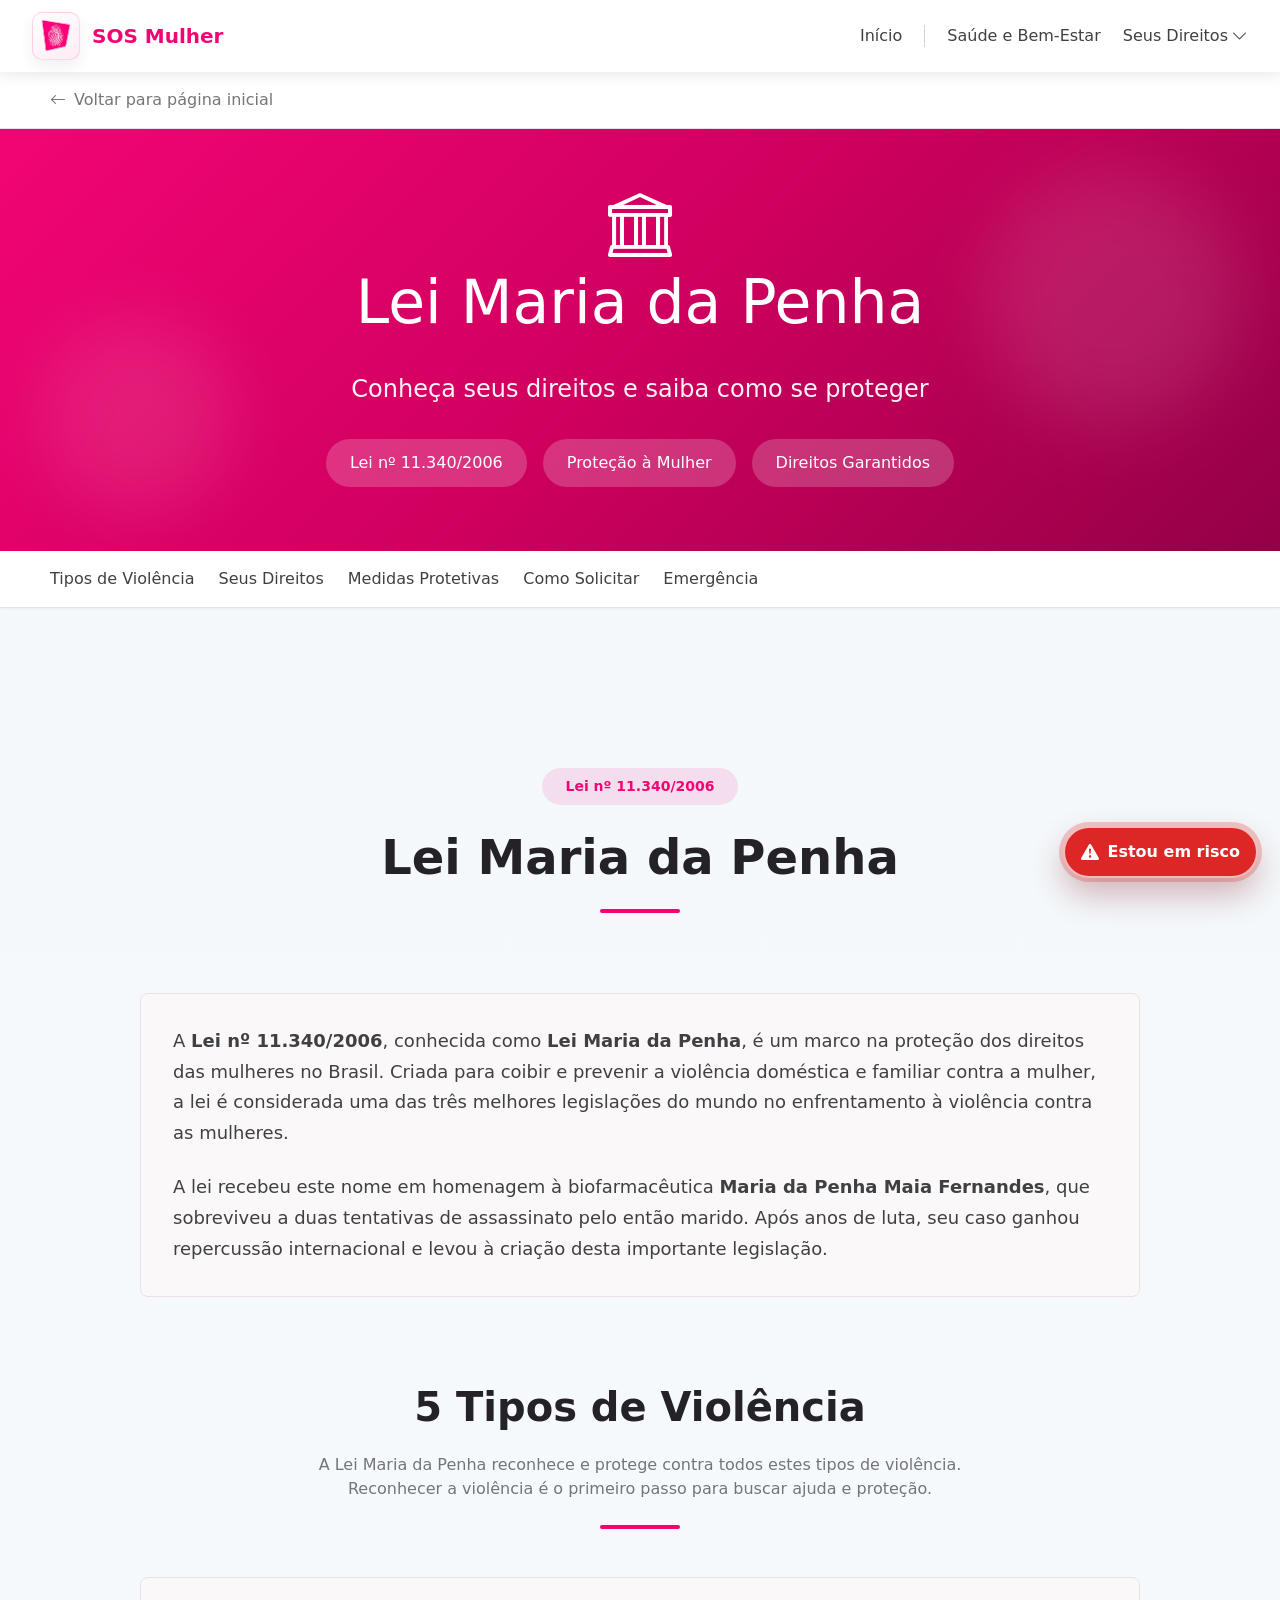
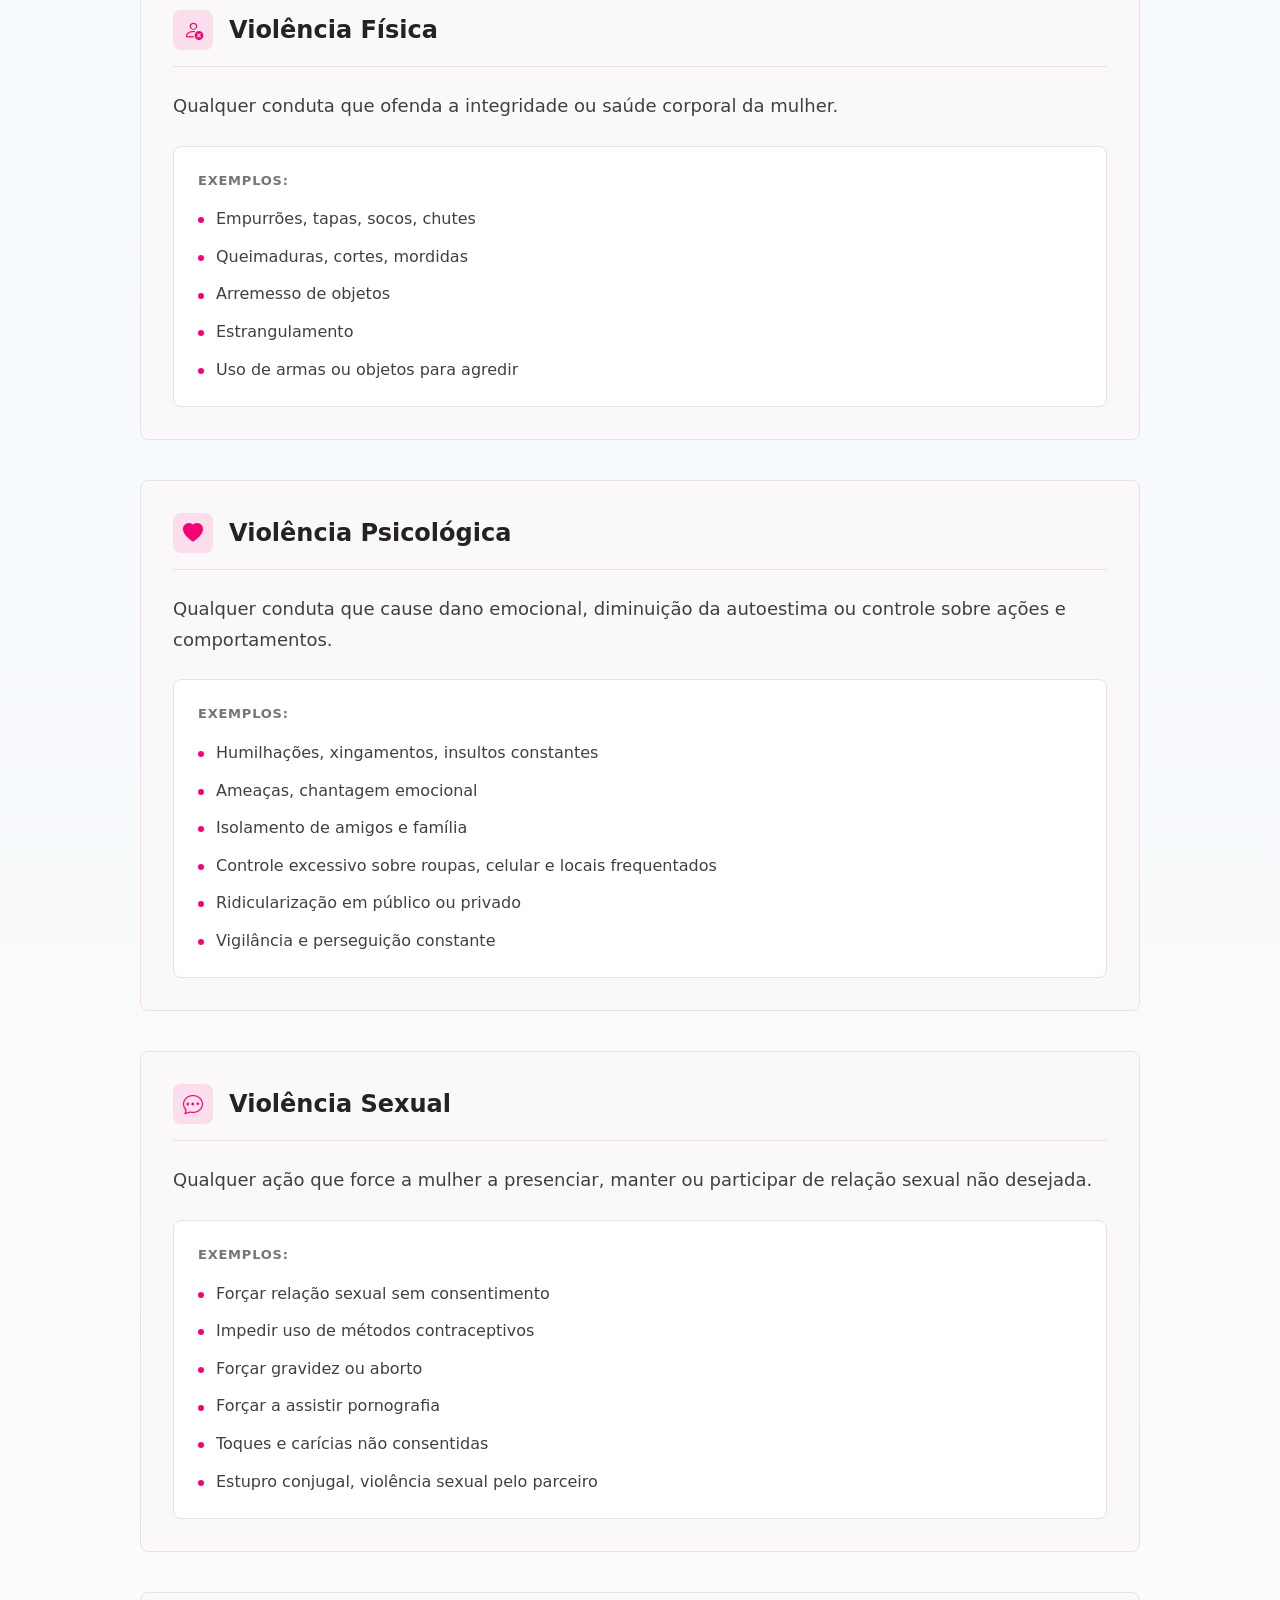
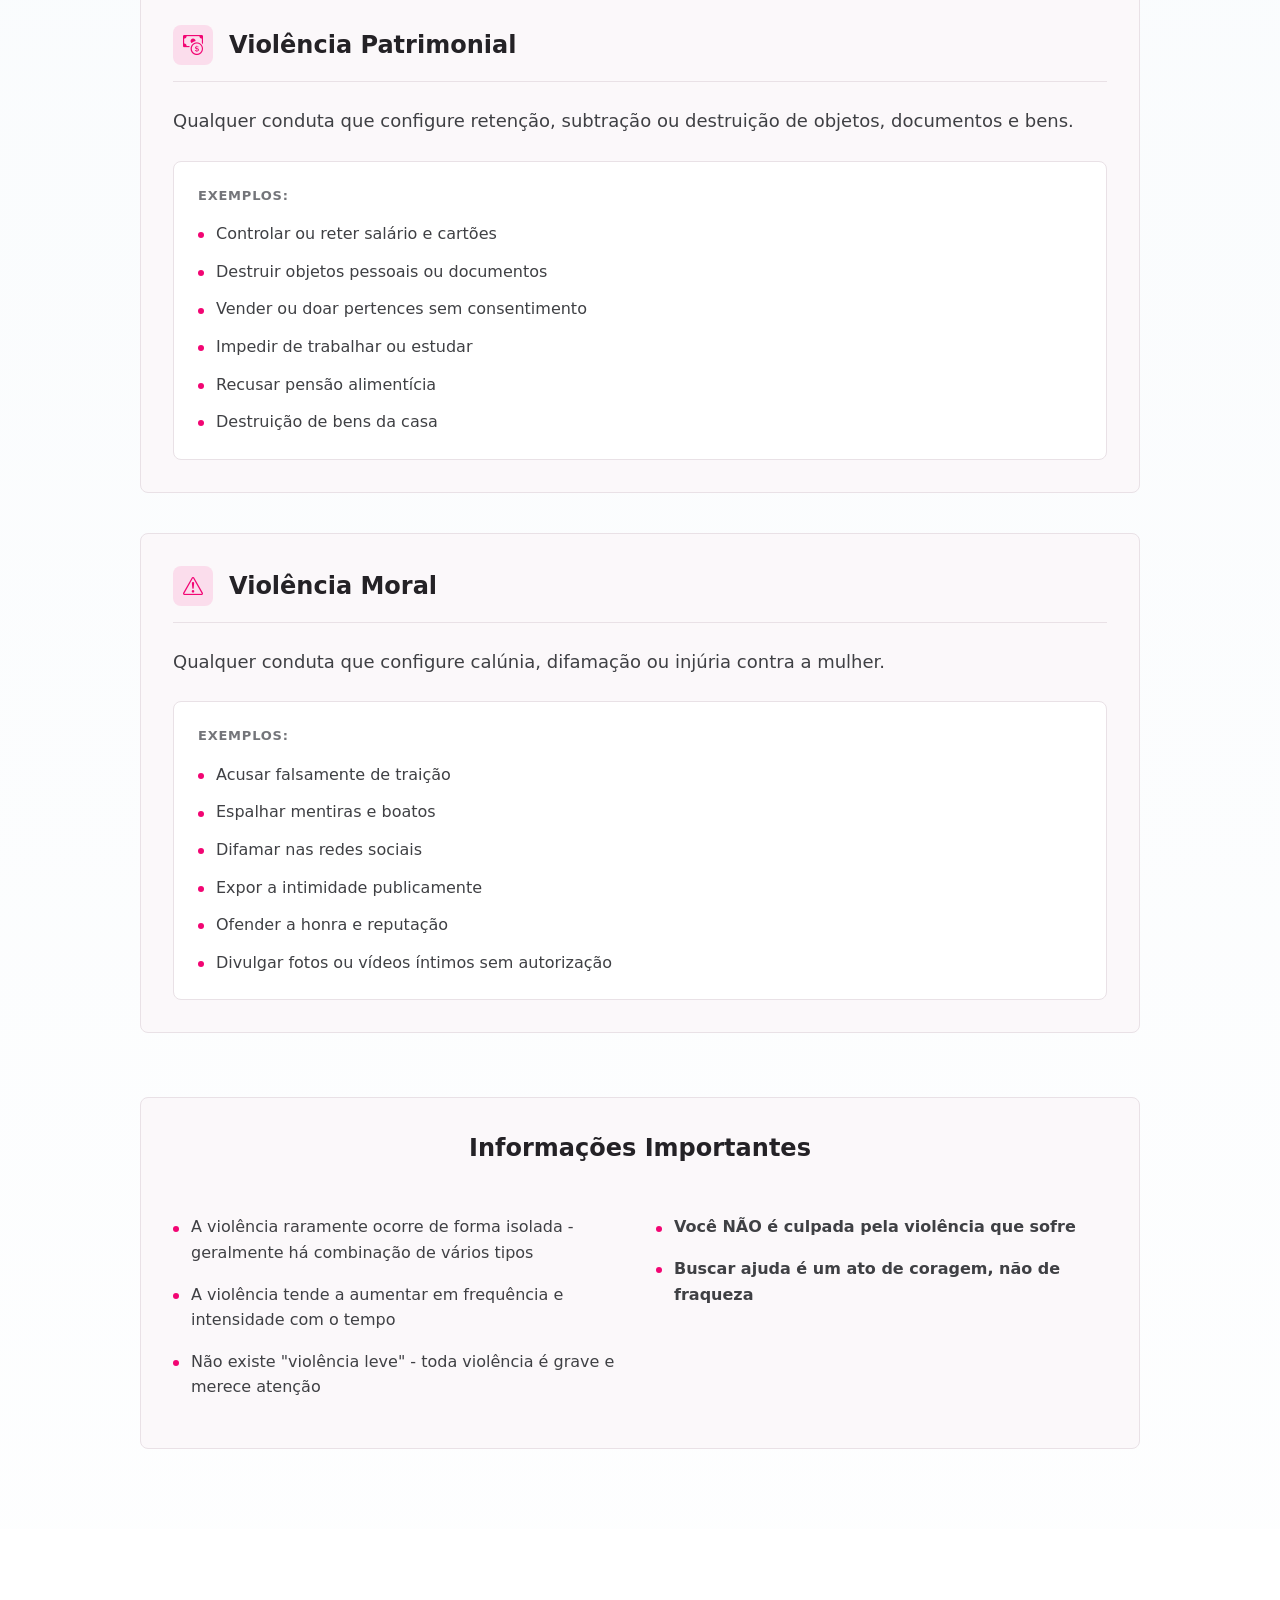
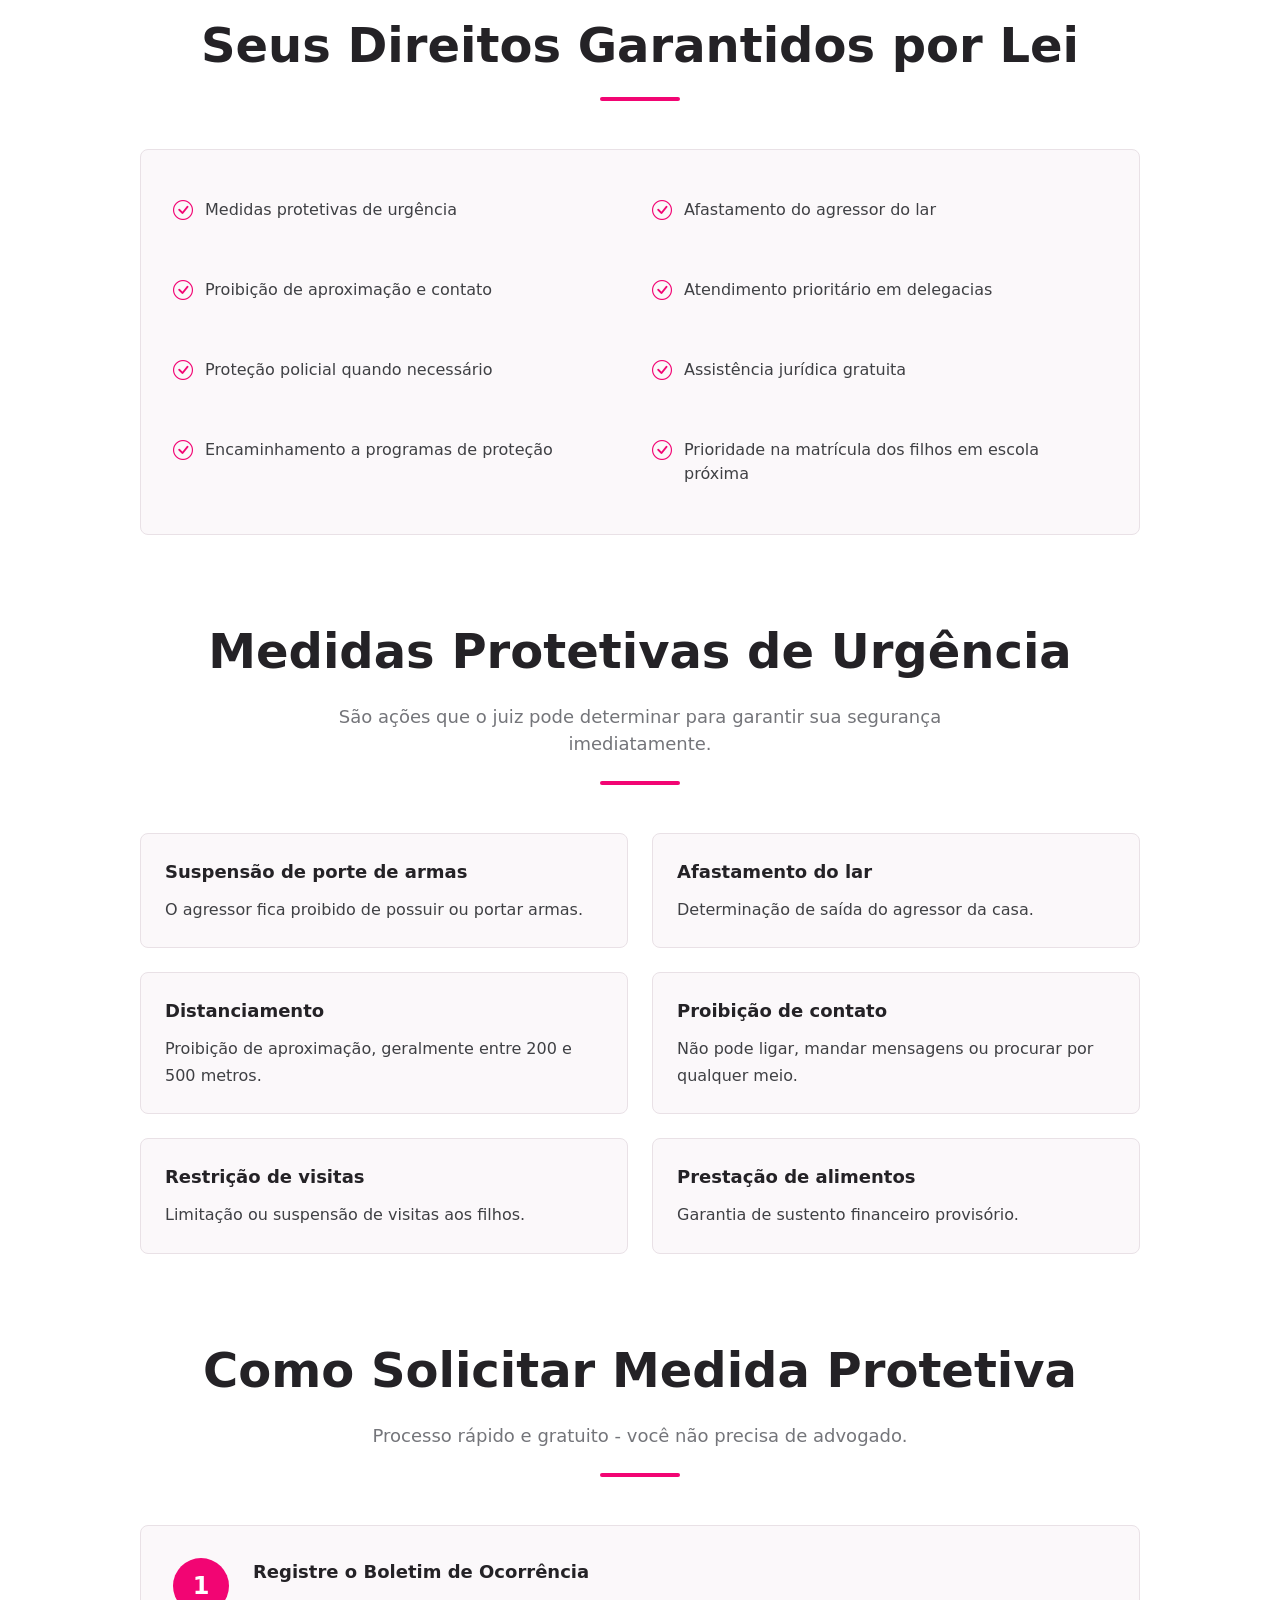
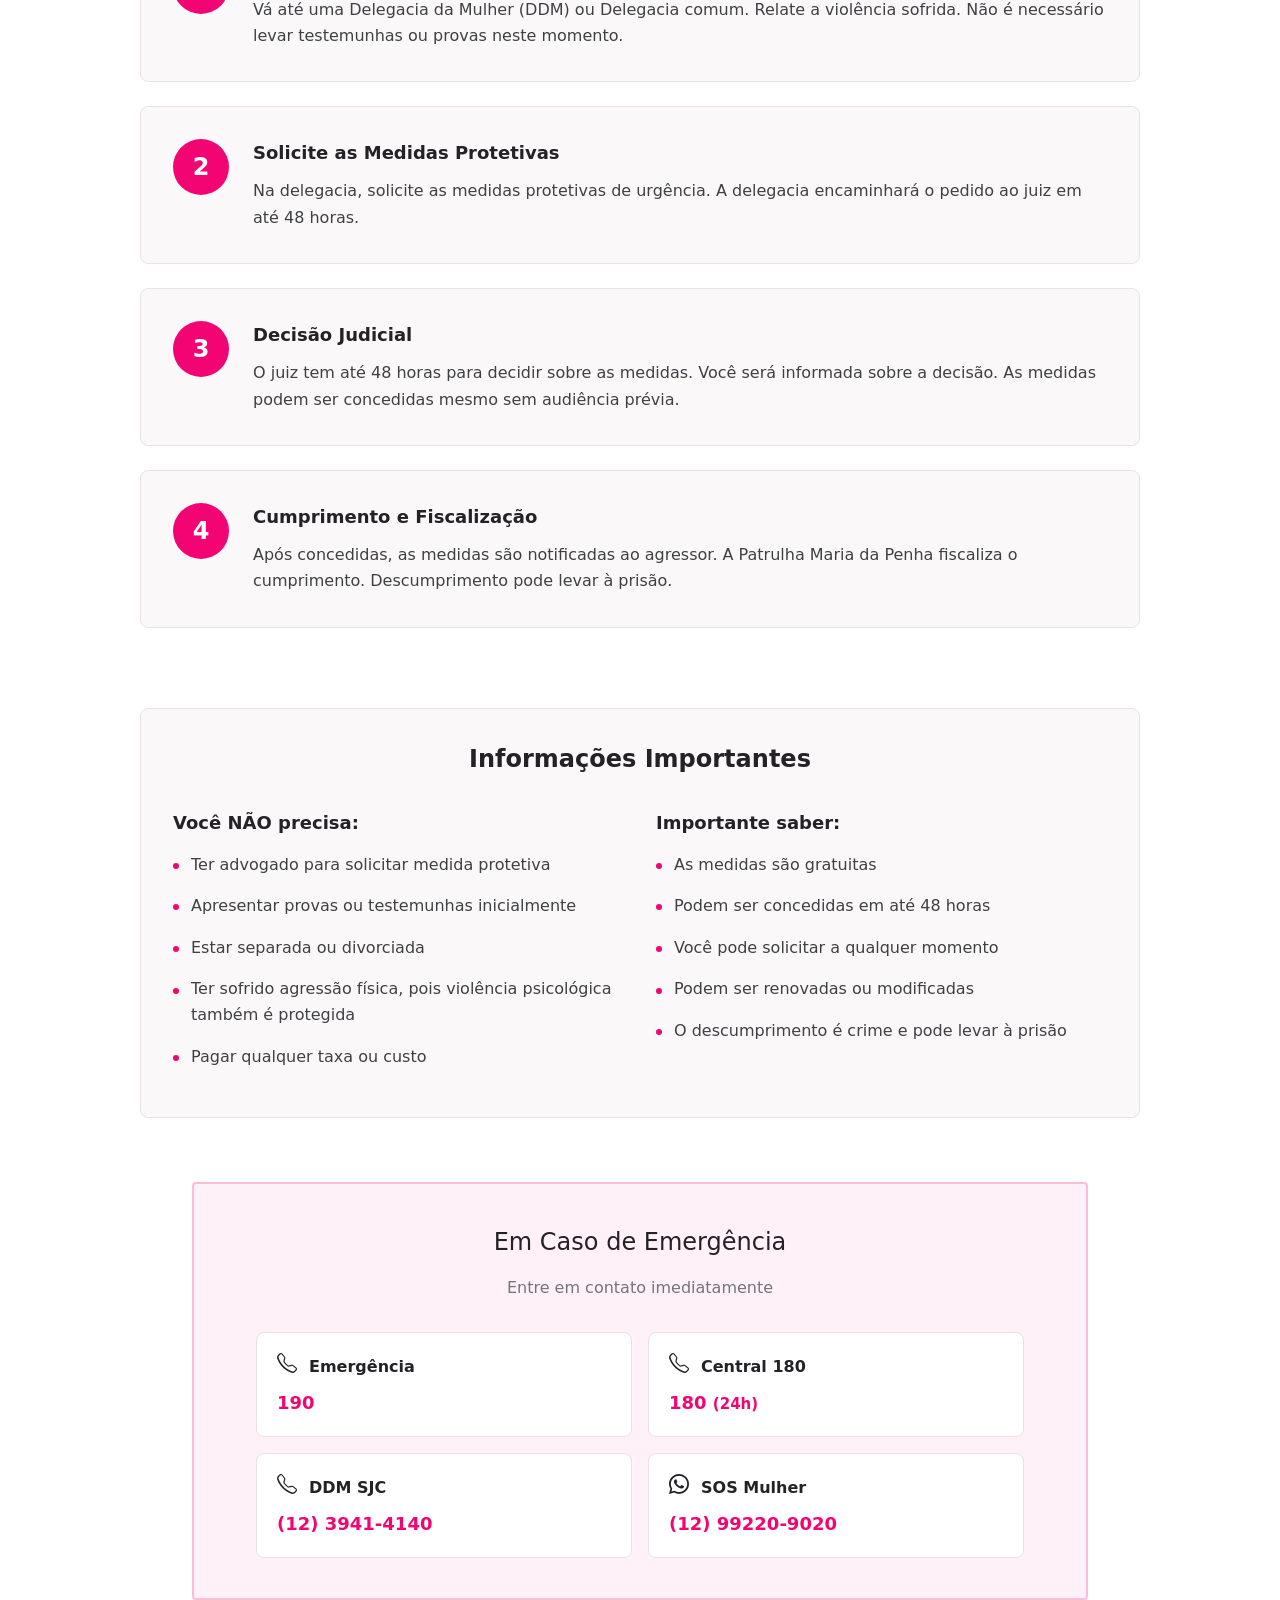
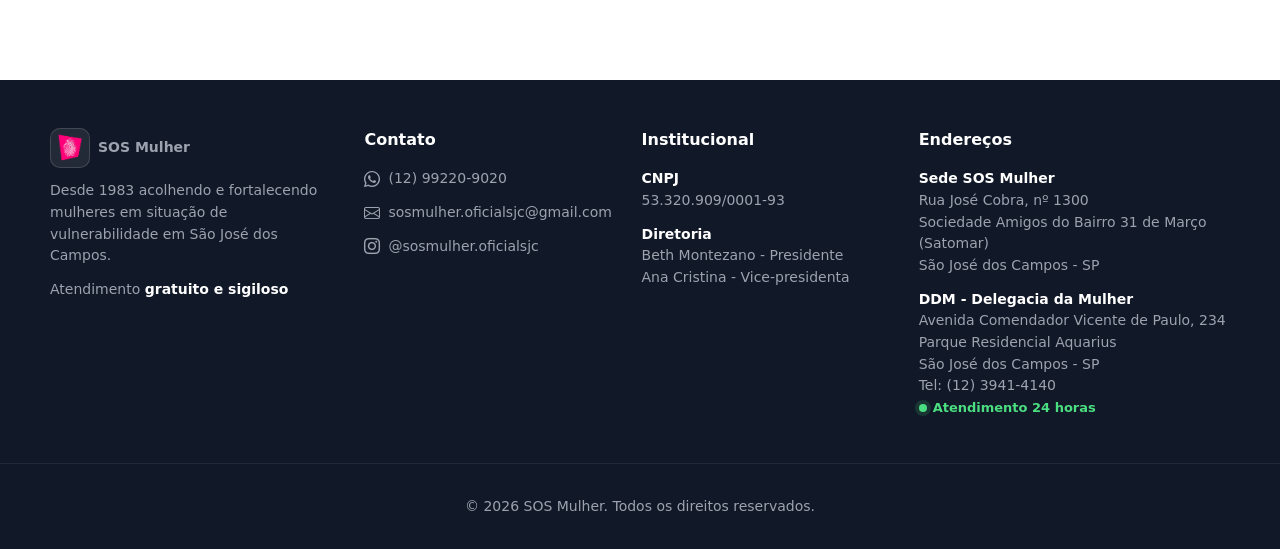
==== commit a094959b: "formsubmit" ====
--- a/SOS Mulher/lei-maria-da-penha.html
+++ b/SOS Mulher/lei-maria-da-penha.html
@@ -1,357 +1,428 @@
 ﻿<!DOCTYPE html>
 <html lang="pt-BR">
-  <head>
-    <meta charset="UTF-8" />
-    <meta name="viewport" content="width=device-width, initial-scale=1.0" />
-    <title>Lei Maria da Penha - SOS Mulher</title>
-    <link rel="preconnect" href="https://fonts.googleapis.com" />
-    <link rel="preconnect" href="https://fonts.gstatic.com" crossorigin />
-    <link href="https://fonts.googleapis.com/css2?family=Material+Symbols+Rounded:opsz,wght,FILL,GRAD@20..48,400,0,0&amp;display=swap" rel="stylesheet" />
-    <link rel="stylesheet" href="src/styles.css" />
-  </head>
-  <body data-pagina="lei">
-    <!-- Cabeçalho compartilhado: logo, uma navegação principal e botão de celular. -->
-    <header class="cabecalho-site">
-      <div class="conteudo-limite area-navegacao">
-        <a class="marca" href="index.html" aria-label="SOS Mulher - Início">
-          <img class="marca-logo" src="src/img/logo.png" alt="" aria-hidden="true" decoding="async" />
+
+<head>
+  <meta charset="UTF-8" />
+  <meta name="viewport" content="width=device-width, initial-scale=1.0" />
+  <title>Lei Maria da Penha - SOS Mulher</title>
+  <link rel="stylesheet" href="https://cdn.jsdelivr.net/npm/bootstrap-icons@1.13.1/font/bootstrap-icons.min.css" />
+  <link rel="stylesheet" href="src/styles.css" />
+</head>
+
+<body data-pagina="lei">
+  <!-- Cabeçalho compartilhado: logo, uma navegação principal e botão de celular. -->
+  <header class="cabecalho-site">
+    <div class="conteudo-limite area-navegacao">
+      <a class="marca" href="index.html" aria-label="SOS Mulher - Início">
+        <img class="marca-logo" src="src/img/logo.png" alt="" aria-hidden="true" decoding="async" />
+        <span>SOS Mulher</span>
+      </a>
+
+      <nav class="navegacao-principal" id="menu-principal" aria-label="Navegação principal">
+        <a href="index.html">Início</a>
+        <span class="separador-navegacao" aria-hidden="true"></span>
+        <a href="saude-bem-estar.html">Saúde e Bem-Estar</a>
+        <details class="menu-direitos">
+          <summary>
+            Seus Direitos
+            <span class="icone icone-pequeno bi bi-chevron-down" aria-hidden="true"></span>
+          </summary>
+          <div class="painel-menu">
+            <a href="lei-maria-da-penha.html">Lei Maria da Penha</a>
+            <a href="perguntas-frequentes.html">Perguntas Frequentes</a>
+          </div>
+        </details>
+      </nav>
+
+      <button class="botao-menu" type="button" aria-expanded="false" aria-controls="menu-principal"
+        aria-label="Abrir menu">
+        <span class="icone bi bi-list" aria-hidden="true"></span>
+      </button>
+    </div>
+  </header>
+
+  <main>
+    <!-- Barra fixa de retorno para voltar à página inicial. -->
+    <div class="barra-voltar fixa">
+      <div class="conteudo-limite">
+        <a class="link-voltar" href="index.html">
+          <span class="icone icone-pequeno bi bi-arrow-left" aria-hidden="true"></span>
+          Voltar para página inicial
+        </a>
+      </div>
+    </div>
+
+    <!-- Hero da página: título e resumo do conteúdo sobre a lei. -->
+    <section class="destaque-pagina">
+      <div class="conteudo-limite">
+        <span class="icone icone-grande bi bi-bank" aria-hidden="true"></span>
+        <h1>Lei Maria da Penha</h1>
+        <p>Conheça seus direitos e saiba como se proteger</p>
+        <div class="linha-etiquetas">
+          <span>Lei nº 11.340/2006</span>
+          <span>Proteção à Mulher</span>
+          <span>Direitos Garantidos</span>
+        </div>
+      </div>
+    </section>
+
+    <!-- Navegação interna: leva diretamente aos blocos desta página. -->
+    <div class="subnavegacao">
+      <div class="conteudo-limite">
+        <nav aria-label="Navegação interna">
+          <a href="#tipos-violencia">Tipos de Violência</a>
+          <a href="#seus-direitos">Seus Direitos</a>
+          <a href="#medidas-protetivas">Medidas Protetivas</a>
+          <a href="#como-solicitar">Como Solicitar</a>
+          <a href="#emergencia">Emergência</a>
+        </nav>
+      </div>
+    </div>
+
+    <!-- Tipos de violência: explicação e exemplos previstos pela Lei Maria da Penha. -->
+    <section class="secao fundo-azul-suave" id="tipos-violencia">
+      <div class="conteudo-limite">
+        <div class="destaque-conteudo">
+          <span class="etiqueta">Lei nº 11.340/2006</span>
+          <h2>Lei Maria da Penha</h2>
+          <div class="linha-destaque"></div>
+        </div>
+
+        <div class="painel-artigo" style="margin-top: 80px;">
+          <p>
+            A <strong>Lei nº 11.340/2006</strong>, conhecida como
+            <strong>Lei Maria da Penha</strong>, é um marco na proteção dos direitos
+            das mulheres no Brasil. Criada para coibir e prevenir a violência
+            doméstica e familiar contra a mulher, a lei é considerada uma das três
+            melhores legislações do mundo no enfrentamento à violência contra as mulheres.
+          </p>
+          <p>
+            A lei recebeu este nome em homenagem à biofarmacêutica
+            <strong>Maria da Penha Maia Fernandes</strong>, que sobreviveu a duas
+            tentativas de assassinato pelo então marido. Após anos de luta, seu caso
+            ganhou repercussão internacional e levou à criação desta importante legislação.
+          </p>
+        </div>
+
+        <div class="cabecalho-secao" style="margin-top: 80px;">
+          <h2 style="color: var(--texto); font-weight: 700;">5 Tipos de Violência</h2>
+          <p>
+            A Lei Maria da Penha reconhece e protege contra todos estes tipos de
+            violência. Reconhecer a violência é o primeiro passo para buscar ajuda
+            e proteção.
+          </p>
+          <div class="linha-destaque" style="margin-top: 24px;"></div>
+        </div>
+
+        <div class="lista-violencias">
+          <article class="cartao-violencia">
+            <header>
+              <span class="icone-atuacao"><span class="icone bi bi-person-x" aria-hidden="true"></span></span>
+              <h4>Violência Física</h4>
+            </header>
+            <p>Qualquer conduta que ofenda a integridade ou saúde corporal da mulher.</p>
+            <div class="caixa-exemplos">
+              <strong>Exemplos:</strong>
+              <ul>
+                <li>Empurrões, tapas, socos, chutes</li>
+                <li>Queimaduras, cortes, mordidas</li>
+                <li>Arremesso de objetos</li>
+                <li>Estrangulamento</li>
+                <li>Uso de armas ou objetos para agredir</li>
+              </ul>
+            </div>
+          </article>
+
+          <article class="cartao-violencia">
+            <header>
+              <span class="icone-atuacao"><span class="icone bi bi-heart-fill" aria-hidden="true"></span></span>
+              <h4>Violência Psicológica</h4>
+            </header>
+            <p>
+              Qualquer conduta que cause dano emocional, diminuição da autoestima
+              ou controle sobre ações e comportamentos.
+            </p>
+            <div class="caixa-exemplos">
+              <strong>Exemplos:</strong>
+              <ul>
+                <li>Humilhações, xingamentos, insultos constantes</li>
+                <li>Ameaças, chantagem emocional</li>
+                <li>Isolamento de amigos e família</li>
+                <li>Controle excessivo sobre roupas, celular e locais frequentados</li>
+                <li>Ridicularização em público ou privado</li>
+                <li>Vigilância e perseguição constante</li>
+              </ul>
+            </div>
+          </article>
+
+          <article class="cartao-violencia">
+            <header>
+              <span class="icone-atuacao"><span class="icone bi bi-chat-dots" aria-hidden="true"></span></span>
+              <h4>Violência Sexual</h4>
+            </header>
+            <p>
+              Qualquer ação que force a mulher a presenciar, manter ou participar de
+              relação sexual não desejada.
+            </p>
+            <div class="caixa-exemplos">
+              <strong>Exemplos:</strong>
+              <ul>
+                <li>Forçar relação sexual sem consentimento</li>
+                <li>Impedir uso de métodos contraceptivos</li>
+                <li>Forçar gravidez ou aborto</li>
+                <li>Forçar a assistir pornografia</li>
+                <li>Toques e carícias não consentidas</li>
+                <li>Estupro conjugal, violência sexual pelo parceiro</li>
+              </ul>
+            </div>
+          </article>
+
+          <article class="cartao-violencia">
+            <header>
+              <span class="icone-atuacao"><span class="icone bi bi-cash-coin" aria-hidden="true"></span></span>
+              <h4>Violência Patrimonial</h4>
+            </header>
+            <p>
+              Qualquer conduta que configure retenção, subtração ou destruição de
+              objetos, documentos e bens.
+            </p>
+            <div class="caixa-exemplos">
+              <strong>Exemplos:</strong>
+              <ul>
+                <li>Controlar ou reter salário e cartões</li>
+                <li>Destruir objetos pessoais ou documentos</li>
+                <li>Vender ou doar pertences sem consentimento</li>
+                <li>Impedir de trabalhar ou estudar</li>
+                <li>Recusar pensão alimentícia</li>
+                <li>Destruição de bens da casa</li>
+              </ul>
+            </div>
+          </article>
+
+          <article class="cartao-violencia">
+            <header>
+              <span class="icone-atuacao"><span class="icone bi bi-exclamation-triangle"
+                  aria-hidden="true"></span></span>
+              <h4>Violência Moral</h4>
+            </header>
+            <p>Qualquer conduta que configure calúnia, difamação ou injúria contra a mulher.</p>
+            <div class="caixa-exemplos">
+              <strong>Exemplos:</strong>
+              <ul>
+                <li>Acusar falsamente de traição</li>
+                <li>Espalhar mentiras e boatos</li>
+                <li>Difamar nas redes sociais</li>
+                <li>Expor a intimidade publicamente</li>
+                <li>Ofender a honra e reputação</li>
+                <li>Divulgar fotos ou vídeos íntimos sem autorização</li>
+              </ul>
+            </div>
+          </article>
+        </div>
+
+        <div class="painel-direitos" style="margin-top: 64px;">
+          <h4 style="margin: 0 0 32px; text-align: center; font-size: 24px;">Informações Importantes</h4>
+          <div class="grade-importante">
+            <div>
+              <p class="item-ponto">A violência raramente ocorre de forma isolada - geralmente há combinação de vários
+                tipos</p>
+              <p class="item-ponto">A violência tende a aumentar em frequência e intensidade com o tempo</p>
+              <p class="item-ponto">Não existe "violência leve" - toda violência é grave e merece atenção</p>
+            </div>
+            <div>
+              <p class="item-ponto"><strong>Você NÃO é culpada pela violência que sofre</strong></p>
+              <p class="item-ponto"><strong>Buscar ajuda é um ato de coragem, não de fraqueza</strong></p>
+            </div>
+          </div>
+        </div>
+      </div>
+    </section>
+
+    <!-- Direitos, medidas protetivas, passo a passo e contatos de emergência. -->
+    <section class="secao fundo-branco">
+      <div class="conteudo-limite">
+        <div class="bloco-direitos" id="seus-direitos">
+          <h3>Seus Direitos Garantidos por Lei</h3>
+          <div class="linha-destaque"></div>
+          <div class="painel-direitos">
+            <div class="grade-checagens">
+              <p class="item-checagem"><span class="icone bi bi-check-circle" aria-hidden="true"></span>Medidas
+                protetivas de urgência</p>
+              <p class="item-checagem"><span class="icone bi bi-check-circle" aria-hidden="true"></span>Afastamento do
+                agressor do lar</p>
+              <p class="item-checagem"><span class="icone bi bi-check-circle" aria-hidden="true"></span>Proibição de
+                aproximação e contato</p>
+              <p class="item-checagem"><span class="icone bi bi-check-circle" aria-hidden="true"></span>Atendimento
+                prioritário em delegacias</p>
+              <p class="item-checagem"><span class="icone bi bi-check-circle" aria-hidden="true"></span>Proteção
+                policial quando necessário</p>
+              <p class="item-checagem"><span class="icone bi bi-check-circle" aria-hidden="true"></span>Assistência
+                jurídica gratuita</p>
+              <p class="item-checagem"><span class="icone bi bi-check-circle" aria-hidden="true"></span>Encaminhamento a
+                programas de proteção</p>
+              <p class="item-checagem"><span class="icone bi bi-check-circle" aria-hidden="true"></span>Prioridade na
+                matrícula dos filhos em escola próxima</p>
+            </div>
+          </div>
+        </div>
+
+        <div class="bloco-direitos" id="medidas-protetivas">
+          <h3>Medidas Protetivas de Urgência</h3>
+          <p>São ações que o juiz pode determinar para garantir sua segurança imediatamente.</p>
+          <div class="linha-destaque"></div>
+          <div class="grade-medidas" style="margin-top: 48px;">
+            <article class="cartao-medida">
+              <h4>Suspensão de porte de armas</h4>
+              <p>O agressor fica proibido de possuir ou portar armas.</p>
+            </article>
+            <article class="cartao-medida">
+              <h4>Afastamento do lar</h4>
+              <p>Determinação de saída do agressor da casa.</p>
+            </article>
+            <article class="cartao-medida">
+              <h4>Distanciamento</h4>
+              <p>Proibição de aproximação, geralmente entre 200 e 500 metros.</p>
+            </article>
+            <article class="cartao-medida">
+              <h4>Proibição de contato</h4>
+              <p>Não pode ligar, mandar mensagens ou procurar por qualquer meio.</p>
+            </article>
+            <article class="cartao-medida">
+              <h4>Restrição de visitas</h4>
+              <p>Limitação ou suspensão de visitas aos filhos.</p>
+            </article>
+            <article class="cartao-medida">
+              <h4>Prestação de alimentos</h4>
+              <p>Garantia de sustento financeiro provisório.</p>
+            </article>
+          </div>
+        </div>
+
+        <div class="bloco-direitos" id="como-solicitar">
+          <h3>Como Solicitar Medida Protetiva</h3>
+          <p>Processo rápido e gratuito - você não precisa de advogado.</p>
+          <div class="linha-destaque"></div>
+          <div class="passos-largos" style="margin-top: 48px;">
+            <article class="cartao-passo-largo"><span class="selo-passo">1</span>
+              <div>
+                <h4>Registre o Boletim de Ocorrência</h4>
+                <p>Vá até uma Delegacia da Mulher (DDM) ou Delegacia comum. Relate a violência sofrida. Não é necessário
+                  levar testemunhas ou provas neste momento.</p>
+              </div>
+            </article>
+            <article class="cartao-passo-largo"><span class="selo-passo">2</span>
+              <div>
+                <h4>Solicite as Medidas Protetivas</h4>
+                <p>Na delegacia, solicite as medidas protetivas de urgência. A delegacia encaminhará o pedido ao juiz em
+                  até 48 horas.</p>
+              </div>
+            </article>
+            <article class="cartao-passo-largo"><span class="selo-passo">3</span>
+              <div>
+                <h4>Decisão Judicial</h4>
+                <p>O juiz tem até 48 horas para decidir sobre as medidas. Você será informada sobre a decisão. As
+                  medidas podem ser concedidas mesmo sem audiência prévia.</p>
+              </div>
+            </article>
+            <article class="cartao-passo-largo"><span class="selo-passo">4</span>
+              <div>
+                <h4>Cumprimento e Fiscalização</h4>
+                <p>Após concedidas, as medidas são notificadas ao agressor. A Patrulha Maria da Penha fiscaliza o
+                  cumprimento. Descumprimento pode levar à prisão.</p>
+              </div>
+            </article>
+          </div>
+        </div>
+
+        <div class="painel-direitos" style="margin-bottom: 64px;">
+          <h4 style="margin: 0 0 32px; text-align: center; font-size: 24px;">Informações Importantes</h4>
+          <div class="grade-importante">
+            <div>
+              <h5>Você NÃO precisa:</h5>
+              <p class="item-ponto">Ter advogado para solicitar medida protetiva</p>
+              <p class="item-ponto">Apresentar provas ou testemunhas inicialmente</p>
+              <p class="item-ponto">Estar separada ou divorciada</p>
+              <p class="item-ponto">Ter sofrido agressão física, pois violência psicológica também é protegida</p>
+              <p class="item-ponto">Pagar qualquer taxa ou custo</p>
+            </div>
+            <div>
+              <h5>Importante saber:</h5>
+              <p class="item-ponto">As medidas são gratuitas</p>
+              <p class="item-ponto">Podem ser concedidas em até 48 horas</p>
+              <p class="item-ponto">Você pode solicitar a qualquer momento</p>
+              <p class="item-ponto">Podem ser renovadas ou modificadas</p>
+              <p class="item-ponto">O descumprimento é crime e pode levar à prisão</p>
+            </div>
+          </div>
+        </div>
+
+        <div class="painel-aviso" id="emergencia"
+          style="border: 2px solid var(--borda-forte); border-left-width: 2px; padding: 40px;">
+          <div class="cabecalho-secao" style="margin-bottom: 32px;">
+            <h2 style="color: var(--texto); font-size: 24px;">Em Caso de Emergência</h2>
+            <p>Entre em contato imediatamente</p>
+          </div>
+          <div class="grade-emergencia">
+            <article class="cartao-emergencia"><span><span class="icone bi bi-telephone"
+                  aria-hidden="true"></span>Emergência</span><a href="tel:190">190</a></article>
+            <article class="cartao-emergencia"><span><span class="icone bi bi-telephone"
+                  aria-hidden="true"></span>Central 180</span><a href="tel:180">180 <small>(24h)</small></a></article>
+            <article class="cartao-emergencia"><span><span class="icone bi bi-telephone" aria-hidden="true"></span>DDM
+                SJC</span><a href="tel:1239414140">(12) 3941-4140</a></article>
+            <article class="cartao-emergencia"><span><span class="icone bi bi-whatsapp" aria-hidden="true"></span>SOS
+                Mulher</span><a href="https://wa.me/5512992209020" target="_blank" rel="noopener noreferrer">(12)
+                99220-9020</a></article>
+          </div>
+        </div>
+      </div>
+    </section>
+  </main>
+
+  <!-- Rodapé com contatos, dados institucionais e endereços. -->
+  <footer class="rodape-site">
+    <div class="conteudo-limite grade-rodape">
+      <div>
+        <a class="marca marca-rodape" href="index.html">
+          <img class="marca-logo pequeno" src="src/img/logo.png" alt="" aria-hidden="true" loading="lazy"
+            decoding="async" />
           <span>SOS Mulher</span>
         </a>
-
-        <nav class="navegacao-principal" id="menu-principal" aria-label="Navegação principal">
-          <a href="index.html">Início</a>
-          <span class="separador-navegacao" aria-hidden="true"></span>
-          <a href="saude-bem-estar.html">Saúde e Bem-Estar</a>
-          <details class="menu-direitos">
-            <summary>
-              Seus Direitos
-              <span class="icone icone-pequeno" data-icone="seta-baixo"></span>
-            </summary>
-            <div class="painel-menu">
-              <a href="lei-maria-da-penha.html">Lei Maria da Penha</a>
-              <a href="perguntas-frequentes.html">Perguntas Frequentes</a>
-            </div>
-          </details>
-        </nav>
-
-        <button class="botao-menu" type="button" aria-expanded="false" aria-controls="menu-principal" aria-label="Abrir menu">
-          <span class="icone" data-icone="menu"></span>
-        </button>
-      </div>
-    </header>
-
-    <main>
-      <!-- Barra fixa de retorno para voltar à página inicial. -->
-      <div class="barra-voltar fixa">
-        <div class="conteudo-limite">
-          <a class="link-voltar" href="index.html">
-            <span class="icone icone-pequeno" data-icone="seta-voltar"></span>
-            Voltar para página inicial
-          </a>
-        </div>
-      </div>
-
-      <!-- Hero da página: título e resumo do conteúdo sobre a lei. -->
-      <section class="destaque-pagina">
-        <div class="conteudo-limite">
-          <span class="icone icone-grande" data-icone="balanca"></span>
-          <h1>Lei Maria da Penha</h1>
-          <p>Conheça seus direitos e saiba como se proteger</p>
-          <div class="linha-etiquetas">
-            <span>Lei nº 11.340/2006</span>
-            <span>Proteção à Mulher</span>
-            <span>Direitos Garantidos</span>
-          </div>
-        </div>
-      </section>
-
-      <!-- Navegação interna: leva diretamente aos blocos desta página. -->
-      <div class="subnavegacao">
-        <div class="conteudo-limite">
-          <nav aria-label="Navegação interna">
-            <a href="#tipos-violencia">Tipos de Violência</a>
-            <a href="#seus-direitos">Seus Direitos</a>
-            <a href="#medidas-protetivas">Medidas Protetivas</a>
-            <a href="#como-solicitar">Como Solicitar</a>
-            <a href="#emergencia">Emergência</a>
-          </nav>
-        </div>
-      </div>
-
-      <!-- Tipos de violência: explicação e exemplos previstos pela Lei Maria da Penha. -->
-      <section class="secao fundo-suave" id="tipos-violencia">
-        <div class="conteudo-limite">
-          <div class="destaque-conteudo">
-            <span class="etiqueta">Lei nº 11.340/2006</span>
-            <h2>Lei Maria da Penha</h2>
-            <div class="linha-destaque"></div>
-          </div>
-
-          <div class="painel-artigo" style="margin-top: 80px;">
-            <p>
-              A <strong>Lei nº 11.340/2006</strong>, conhecida como
-              <strong>Lei Maria da Penha</strong>, é um marco na proteção dos direitos
-              das mulheres no Brasil. Criada para coibir e prevenir a violência
-              doméstica e familiar contra a mulher, a lei é considerada uma das três
-              melhores legislações do mundo no enfrentamento à violência contra as mulheres.
-            </p>
-            <p>
-              A lei recebeu este nome em homenagem à biofarmacêutica
-              <strong>Maria da Penha Maia Fernandes</strong>, que sobreviveu a duas
-              tentativas de assassinato pelo então marido. Após anos de luta, seu caso
-              ganhou repercussão internacional e levou à criação desta importante legislação.
-            </p>
-          </div>
-
-          <div class="cabecalho-secao" style="margin-top: 80px;">
-            <h2 style="color: var(--texto); font-weight: 700;">5 Tipos de Violência</h2>
-            <p>
-              A Lei Maria da Penha reconhece e protege contra todos estes tipos de
-              violência. Reconhecer a violência é o primeiro passo para buscar ajuda
-              e proteção.
-            </p>
-            <div class="linha-destaque" style="margin-top: 24px;"></div>
-          </div>
-
-          <div class="lista-violencias">
-            <article class="cartao-violencia">
-              <header>
-                <span class="icone-atuacao"><span class="icone" data-icone="usuario-bloqueado"></span></span>
-                <h4>Violência Física</h4>
-              </header>
-              <p>Qualquer conduta que ofenda a integridade ou saúde corporal da mulher.</p>
-              <div class="caixa-exemplos">
-                <strong>Exemplos:</strong>
-                <ul>
-                  <li>Empurrões, tapas, socos, chutes</li>
-                  <li>Queimaduras, cortes, mordidas</li>
-                  <li>Arremesso de objetos</li>
-                  <li>Estrangulamento</li>
-                  <li>Uso de armas ou objetos para agredir</li>
-                </ul>
-              </div>
-            </article>
-
-            <article class="cartao-violencia">
-              <header>
-                <span class="icone-atuacao"><span class="icone" data-icone="coracao"></span></span>
-                <h4>Violência Psicológica</h4>
-              </header>
-              <p>
-                Qualquer conduta que cause dano emocional, diminuição da autoestima
-                ou controle sobre ações e comportamentos.
-              </p>
-              <div class="caixa-exemplos">
-                <strong>Exemplos:</strong>
-                <ul>
-                  <li>Humilhações, xingamentos, insultos constantes</li>
-                  <li>Ameaças, chantagem emocional</li>
-                  <li>Isolamento de amigos e família</li>
-                  <li>Controle excessivo sobre roupas, celular e locais frequentados</li>
-                  <li>Ridicularização em público ou privado</li>
-                  <li>Vigilância e perseguição constante</li>
-                </ul>
-              </div>
-            </article>
-
-            <article class="cartao-violencia">
-              <header>
-                <span class="icone-atuacao"><span class="icone" data-icone="mensagem"></span></span>
-                <h4>Violência Sexual</h4>
-              </header>
-              <p>
-                Qualquer ação que force a mulher a presenciar, manter ou participar de
-                relação sexual não desejada.
-              </p>
-              <div class="caixa-exemplos">
-                <strong>Exemplos:</strong>
-                <ul>
-                  <li>Forçar relação sexual sem consentimento</li>
-                  <li>Impedir uso de métodos contraceptivos</li>
-                  <li>Forçar gravidez ou aborto</li>
-                  <li>Forçar a assistir pornografia</li>
-                  <li>Toques e carícias não consentidas</li>
-                  <li>Estupro conjugal, violência sexual pelo parceiro</li>
-                </ul>
-              </div>
-            </article>
-
-            <article class="cartao-violencia">
-              <header>
-                <span class="icone-atuacao"><span class="icone" data-icone="dinheiro"></span></span>
-                <h4>Violência Patrimonial</h4>
-              </header>
-              <p>
-                Qualquer conduta que configure retenção, subtração ou destruição de
-                objetos, documentos e bens.
-              </p>
-              <div class="caixa-exemplos">
-                <strong>Exemplos:</strong>
-                <ul>
-                  <li>Controlar ou reter salário e cartões</li>
-                  <li>Destruir objetos pessoais ou documentos</li>
-                  <li>Vender ou doar pertences sem consentimento</li>
-                  <li>Impedir de trabalhar ou estudar</li>
-                  <li>Recusar pensão alimentícia</li>
-                  <li>Destruição de bens da casa</li>
-                </ul>
-              </div>
-            </article>
-
-            <article class="cartao-violencia">
-              <header>
-                <span class="icone-atuacao"><span class="icone" data-icone="alerta-triangulo"></span></span>
-                <h4>Violência Moral</h4>
-              </header>
-              <p>Qualquer conduta que configure calúnia, difamação ou injúria contra a mulher.</p>
-              <div class="caixa-exemplos">
-                <strong>Exemplos:</strong>
-                <ul>
-                  <li>Acusar falsamente de traição</li>
-                  <li>Espalhar mentiras e boatos</li>
-                  <li>Difamar nas redes sociais</li>
-                  <li>Expor a intimidade publicamente</li>
-                  <li>Ofender a honra e reputação</li>
-                  <li>Divulgar fotos ou vídeos íntimos sem autorização</li>
-                </ul>
-              </div>
-            </article>
-          </div>
-
-          <div class="painel-direitos" style="margin-top: 64px;">
-            <h4 style="margin: 0 0 32px; text-align: center; font-size: 24px;">Informações Importantes</h4>
-            <div class="grade-importante">
-              <div>
-                <p class="item-ponto">A violência raramente ocorre de forma isolada - geralmente há combinação de vários tipos</p>
-                <p class="item-ponto">A violência tende a aumentar em frequência e intensidade com o tempo</p>
-                <p class="item-ponto">Não existe "violência leve" - toda violência é grave e merece atenção</p>
-              </div>
-              <div>
-                <p class="item-ponto"><strong>Você NÃO é culpada pela violência que sofre</strong></p>
-                <p class="item-ponto"><strong>Buscar ajuda é um ato de coragem, não de fraqueza</strong></p>
-              </div>
-            </div>
-          </div>
-        </div>
-      </section>
-
-      <!-- Direitos, medidas protetivas, passo a passo e contatos de emergência. -->
-      <section class="secao fundo-branco">
-        <div class="conteudo-limite">
-          <div class="bloco-direitos" id="seus-direitos">
-            <h3>Seus Direitos Garantidos por Lei</h3>
-            <div class="linha-destaque"></div>
-            <div class="painel-direitos">
-              <div class="grade-checagens">
-                <p class="item-checagem"><span class="icone" data-icone="confirmacao-circulo"></span>Medidas protetivas de urgência</p>
-                <p class="item-checagem"><span class="icone" data-icone="confirmacao-circulo"></span>Afastamento do agressor do lar</p>
-                <p class="item-checagem"><span class="icone" data-icone="confirmacao-circulo"></span>Proibição de aproximação e contato</p>
-                <p class="item-checagem"><span class="icone" data-icone="confirmacao-circulo"></span>Atendimento prioritário em delegacias</p>
-                <p class="item-checagem"><span class="icone" data-icone="confirmacao-circulo"></span>Proteção policial quando necessário</p>
-                <p class="item-checagem"><span class="icone" data-icone="confirmacao-circulo"></span>Assistência jurídica gratuita</p>
-                <p class="item-checagem"><span class="icone" data-icone="confirmacao-circulo"></span>Encaminhamento a programas de proteção</p>
-                <p class="item-checagem"><span class="icone" data-icone="confirmacao-circulo"></span>Prioridade na matrícula dos filhos em escola próxima</p>
-              </div>
-            </div>
-          </div>
-
-          <div class="bloco-direitos" id="medidas-protetivas">
-            <h3>Medidas Protetivas de Urgência</h3>
-            <p>São ações que o juiz pode determinar para garantir sua segurança imediatamente.</p>
-            <div class="linha-destaque"></div>
-            <div class="grade-medidas" style="margin-top: 48px;">
-              <article class="cartao-medida"><h4>Suspensão de porte de armas</h4><p>O agressor fica proibido de possuir ou portar armas.</p></article>
-              <article class="cartao-medida"><h4>Afastamento do lar</h4><p>Determinação de saída do agressor da casa.</p></article>
-              <article class="cartao-medida"><h4>Distanciamento</h4><p>Proibição de aproximação, geralmente entre 200 e 500 metros.</p></article>
-              <article class="cartao-medida"><h4>Proibição de contato</h4><p>Não pode ligar, mandar mensagens ou procurar por qualquer meio.</p></article>
-              <article class="cartao-medida"><h4>Restrição de visitas</h4><p>Limitação ou suspensão de visitas aos filhos.</p></article>
-              <article class="cartao-medida"><h4>Prestação de alimentos</h4><p>Garantia de sustento financeiro provisório.</p></article>
-            </div>
-          </div>
-
-          <div class="bloco-direitos" id="como-solicitar">
-            <h3>Como Solicitar Medida Protetiva</h3>
-            <p>Processo rápido e gratuito - você não precisa de advogado.</p>
-            <div class="linha-destaque"></div>
-            <div class="passos-largos" style="margin-top: 48px;">
-              <article class="cartao-passo-largo"><span class="selo-passo">1</span><div><h4>Registre o Boletim de Ocorrência</h4><p>Vá até uma Delegacia da Mulher (DDM) ou Delegacia comum. Relate a violência sofrida. Não é necessário levar testemunhas ou provas neste momento.</p></div></article>
-              <article class="cartao-passo-largo"><span class="selo-passo">2</span><div><h4>Solicite as Medidas Protetivas</h4><p>Na delegacia, solicite as medidas protetivas de urgência. A delegacia encaminhará o pedido ao juiz em até 48 horas.</p></div></article>
-              <article class="cartao-passo-largo"><span class="selo-passo">3</span><div><h4>Decisão Judicial</h4><p>O juiz tem até 48 horas para decidir sobre as medidas. Você será informada sobre a decisão. As medidas podem ser concedidas mesmo sem audiência prévia.</p></div></article>
-              <article class="cartao-passo-largo"><span class="selo-passo">4</span><div><h4>Cumprimento e Fiscalização</h4><p>Após concedidas, as medidas são notificadas ao agressor. A Patrulha Maria da Penha fiscaliza o cumprimento. Descumprimento pode levar à prisão.</p></div></article>
-            </div>
-          </div>
-
-          <div class="painel-direitos" style="margin-bottom: 64px;">
-            <h4 style="margin: 0 0 32px; text-align: center; font-size: 24px;">Informações Importantes</h4>
-            <div class="grade-importante">
-              <div>
-                <h5>Você NÃO precisa:</h5>
-                <p class="item-ponto">Ter advogado para solicitar medida protetiva</p>
-                <p class="item-ponto">Apresentar provas ou testemunhas inicialmente</p>
-                <p class="item-ponto">Estar separada ou divorciada</p>
-                <p class="item-ponto">Ter sofrido agressão física, pois violência psicológica também é protegida</p>
-                <p class="item-ponto">Pagar qualquer taxa ou custo</p>
-              </div>
-              <div>
-                <h5>Importante saber:</h5>
-                <p class="item-ponto">As medidas são gratuitas</p>
-                <p class="item-ponto">Podem ser concedidas em até 48 horas</p>
-                <p class="item-ponto">Você pode solicitar a qualquer momento</p>
-                <p class="item-ponto">Podem ser renovadas ou modificadas</p>
-                <p class="item-ponto">O descumprimento é crime e pode levar à prisão</p>
-              </div>
-            </div>
-          </div>
-
-          <div class="painel-aviso" id="emergencia" style="border: 2px solid var(--borda-forte); border-left-width: 2px; padding: 40px;">
-            <div class="cabecalho-secao" style="margin-bottom: 32px;">
-              <h2 style="color: var(--texto); font-size: 24px;">Em Caso de Emergência</h2>
-              <p>Entre em contato imediatamente</p>
-            </div>
-            <div class="grade-emergencia">
-              <article class="cartao-emergencia"><span><span class="icone" data-icone="telefone"></span>Emergência</span><a href="tel:190">190</a></article>
-              <article class="cartao-emergencia"><span><span class="icone" data-icone="telefone"></span>Central 180</span><a href="tel:180">180 <small>(24h)</small></a></article>
-              <article class="cartao-emergencia"><span><span class="icone" data-icone="telefone"></span>DDM SJC</span><a href="tel:1239414140">(12) 3941-4140</a></article>
-              <article class="cartao-emergencia"><span><span class="icone" data-icone="telefone"></span>SOS Mulher</span><a href="https://wa.me/5512992209020" target="_blank" rel="noopener noreferrer">(12) 99220-9020</a></article>
-            </div>
-          </div>
-        </div>
-      </section>
-    </main>
-
-    <!-- Rodapé com contatos, dados institucionais e endereços. -->
-    <footer class="rodape-site">
-      <div class="conteudo-limite grade-rodape">
-        <div>
-          <a class="marca marca-rodape" href="index.html">
-            <img class="marca-logo pequeno" src="src/img/logo.png" alt="" aria-hidden="true" loading="lazy" decoding="async" />
-            <span>SOS Mulher</span>
-          </a>
-          <p>Desde 1983 acolhendo e fortalecendo mulheres em situação de vulnerabilidade em São José dos Campos.</p>
-          <p>Atendimento <strong>gratuito e sigiloso</strong></p>
-        </div>
-        <div>
-          <h4>Contato</h4>
-          <a href="https://wa.me/5512992209020" target="_blank" rel="noopener noreferrer"><span class="icone icone-pequeno" data-icone="telefone"></span>(12) 99220-9020</a>
-          <a href="mailto:sosmulher.oficialsjc@gmail.com"><span class="icone icone-pequeno" data-icone="email"></span>sosmulher.oficialsjc@gmail.com</a>
-          <a href="https://instagram.com/sosmulher.oficialsjc" target="_blank" rel="noopener noreferrer"><span class="icone icone-pequeno" data-icone="instagram"></span>@sosmulher.oficialsjc</a>
-        </div>
-        <div>
-          <h4>Institucional</h4>
-          <p><strong>CNPJ</strong><br />53.320.909/0001-93</p>
-          <p><strong>Diretoria</strong><br />Beth Montezano - Presidente<br />Ana Cristina - Vice-presidenta</p>
-        </div>
-        <div>
-          <h4>Endereços</h4>
-          <p><strong>Sede SOS Mulher</strong><br />Rua José Cobra, nº 1300<br />Sociedade Amigos do Bairro 31 de Março (Satomar)<br />São José dos Campos - SP</p>
-          <p><strong>DDM - Delegacia da Mulher</strong><br />Avenida Comendador Vicente de Paulo, 234<br />Parque Residencial Aquarius<br />São José dos Campos - SP<br />Tel: (12) 3941-4140<br /><span class="status-verde">Atendimento 24 horas</span></p>
-        </div>
-      </div>
-      <div class="rodape-final">© <span data-year></span> SOS Mulher. Todos os direitos reservados.</div>
-    </footer>
-
-    <script src="src/script.js"></script>
-  </body>
+        <p>Desde 1983 acolhendo e fortalecendo mulheres em situação de vulnerabilidade em São José dos Campos.</p>
+        <p>Atendimento <strong>gratuito e sigiloso</strong></p>
+      </div>
+      <div>
+        <h4>Contato</h4>
+        <a href="https://wa.me/5512992209020" target="_blank" rel="noopener noreferrer"><span
+            class="icone icone-pequeno bi bi-whatsapp" aria-hidden="true"></span>(12) 99220-9020</a>
+        <a href="mailto:sosmulher.oficialsjc@gmail.com"><span class="icone icone-pequeno bi bi-envelope"
+            aria-hidden="true"></span>sosmulher.oficialsjc@gmail.com</a>
+        <a href="https://instagram.com/sosmulher.oficialsjc" target="_blank" rel="noopener noreferrer"><span
+            class="icone icone-pequeno bi bi-instagram" aria-hidden="true"></span>@sosmulher.oficialsjc</a>
+      </div>
+      <div>
+        <h4>Institucional</h4>
+        <p><strong>CNPJ</strong><br />53.320.909/0001-93</p>
+        <p><strong>Diretoria</strong><br />Beth Montezano - Presidente<br />Ana Cristina - Vice-presidenta</p>
+      </div>
+      <div>
+        <h4>Endereços</h4>
+        <p><strong>Sede SOS Mulher</strong><br />Rua José Cobra, nº 1300<br />Sociedade Amigos do Bairro 31 de Março
+          (Satomar)<br />São José dos Campos - SP</p>
+        <p><strong>DDM - Delegacia da Mulher</strong><br />Avenida Comendador Vicente de Paulo, 234<br />Parque
+          Residencial Aquarius<br />São José dos Campos - SP<br />Tel: (12) 3941-4140<br /><span
+            class="status-verde">Atendimento 24 horas</span></p>
+      </div>
+    </div>
+    <div class="rodape-final">© <span data-year></span> SOS Mulher. Todos os direitos reservados.</div>
+  </footer>
+
+  <!-- Botão flutuante de emergência: fica fixo no canto da tela e liga para a Guarda Civil Municipal. -->
+  <a class="botao-emergencia-flutuante" href="tel:153" aria-label="Ligar para emergência 153">
+    <span class="icone bi bi-exclamation-triangle-fill" aria-hidden="true"></span>
+    <span>Estou em risco</span>
+  </a>
+
+  <script src="src/script.js"></script>
+</body>
+
 </html>
-
-
--- a/SOS Mulher/src/styles.css
+++ b/SOS Mulher/src/styles.css
@@ -1,8 +1,24 @@
-/* Arquivo de estilos do site SOS Mulher.
+﻿/* Arquivo de estilos do site SOS Mulher.
    As classes usadas aqui se conectam diretamente com os atributos class="" dos HTMLs.
    Exemplo: class="cabecalho-site" no HTML recebe o visual definido em .cabecalho-site aqui. */
 
-/* Variáveis globais: cores, sombras, tamanhos e medidas reutilizadas no site inteiro. */
+/*
+  Mini glossÃ¡rio de CSS para estudar:
+  - Seletor: indica quem recebe o estilo. Exemplo: .botao escolhe class="botao".
+  - Propriedade: o que serÃ¡ alterado. Exemplo: color, background, margin.
+  - Valor: o resultado da propriedade. Exemplo: color: red.
+  - Classe: comeÃ§a com ponto no CSS. Exemplo: .cabecalho-site.
+  - :root: Ã¡rea onde guardamos variÃ¡veis globais do site.
+  - var(...): usa uma variÃ¡vel criada no :root.
+  - display: flex: organiza elementos em linha ou coluna com alinhamento fÃ¡cil.
+  - display: grid: organiza elementos em grade, como colunas de cartÃµes.
+  - @media: regras especiais para telas menores, como celular.
+  - hover: estilo aplicado quando o mouse passa por cima.
+  - z-index: controla o que fica na frente quando elementos se sobrepÃµem.
+*/
+
+/* VariÃ¡veis globais: cores, sombras, tamanhos e medidas reutilizadas no site inteiro.
+   Tudo que comeÃ§a com -- Ã© uma variÃ¡vel CSS. */
 :root {
   --cor-principal: #f20573;
   --cor-principal-rgb: 242, 5, 115;
@@ -17,6 +33,8 @@
   --texto-suave: #74757a;
   --fundo: #ffffff;
   --fundo-suave: #fbf8fa;
+  --fundo-azul-suave: #f4f8fb;
+  --fundo-verde-suave: #f4faf7;
   --borda: #e9e1e6;
   --borda-forte: rgba(var(--cor-principal-rgb), 0.22);
   --perigo: #dc2626;
@@ -30,13 +48,16 @@
   --altura-cabecalho: 72px;
 }
 
-/* Reset básico: deixa o comportamento inicial dos elementos mais previsível. */
+/* Reset bÃ¡sico: deixa o comportamento inicial dos elementos mais previsÃ­vel. */
 * {
+  /* border-box faz largura e altura incluÃ­rem padding e borda, evitando cÃ¡lculos confusos. */
   box-sizing: border-box;
 }
 
 html {
+  /* scroll-behavior deixa a rolagem interna mais suave. */
   scroll-behavior: smooth;
+  /* scroll-padding-top evita que o cabeÃ§alho fixo cubra o tÃ­tulo da seÃ§Ã£o ao clicar no menu. */
   scroll-padding-top: calc(var(--altura-cabecalho) + 18px);
 }
 
@@ -49,6 +70,7 @@
 }
 
 body.menu-aberto {
+  /* Quando o menu mobile estÃ¡ aberto, impede a pÃ¡gina de rolar por trÃ¡s. */
   overflow: hidden;
 }
 
@@ -80,8 +102,9 @@
   padding-top: var(--altura-cabecalho);
 }
 
-/* Utilitários gerais: classes pequenas reaproveitadas em várias partes do HTML. */
+/* UtilitÃ¡rios gerais: classes pequenas reaproveitadas em vÃ¡rias partes do HTML. */
 .conteudo-limite {
+  /* width: min(...) escolhe o menor valor entre a largura quase total e o limite mÃ¡ximo. */
   width: min(100% - 32px, var(--largura-conteudo));
   margin: 0 auto;
 }
@@ -102,6 +125,15 @@
   background: var(--rosa-suave);
 }
 
+.fundo-azul-suave {
+  /* linear-gradient cria uma transiÃ§Ã£o suave entre duas cores. */
+  background: linear-gradient(180deg, var(--fundo-azul-suave) 0%, #ffffff 118%);
+}
+
+.fundo-verde-suave {
+  background: linear-gradient(180deg, var(--fundo-verde-suave) 0%, #ffffff 118%);
+}
+
 .centralizado {
   text-align: center;
 }
@@ -110,7 +142,8 @@
   color: var(--texto-suave);
 }
 
-/* Ícones e marca: configura os ícones Material Symbols e o símbolo do SOS Mulher. */
+/* Ícones e marca: configura Bootstrap Icons e a identidade visual do SOS Mulher.
+   Bootstrap Icons usa classes como bi bi-telephone e bi bi-whatsapp direto no HTML. */
 .icone {
   display: inline-flex;
   width: 20px;
@@ -123,20 +156,6 @@
   vertical-align: middle;
 }
 
-.icone.material-symbols-rounded {
-  font-family: "Material Symbols Rounded";
-  font-weight: normal;
-  font-style: normal;
-  text-transform: none;
-  letter-spacing: 0;
-  white-space: nowrap;
-  word-wrap: normal;
-  direction: ltr;
-  -webkit-font-feature-settings: "liga";
-  -webkit-font-smoothing: antialiased;
-  font-feature-settings: "liga";
-  font-variation-settings: "FILL" 0, "wght" 400, "GRAD" 0, "opsz" 24;
-}
 
 .icone-pequeno {
   width: 16px;
@@ -148,12 +167,6 @@
   width: 64px;
   height: 64px;
   font-size: 64px;
-}
-
-.icone-enorme {
-  width: 96px;
-  height: 96px;
-  font-size: 96px;
 }
 
 .marca-logo {
@@ -174,10 +187,13 @@
   padding: 3px;
 }
 
-/* Cabeçalho e navegação: o mesmo menu muda de formato no computador e no celular. */
+/* CabeÃ§alho e navegaÃ§Ã£o: o mesmo menu muda de formato no computador e no celular. */
 .cabecalho-site {
+  /* fixed mantÃ©m o cabeÃ§alho preso no topo mesmo quando a pÃ¡gina rola. */
   position: fixed;
+  /* inset Ã© um atalho para top, right, bottom e left. Aqui prende no topo. */
   inset: 0 0 auto 0;
+  /* z-index alto deixa o cabeÃ§alho acima do conteÃºdo. */
   z-index: 60;
   background: rgba(255, 255, 255, 0.98);
   box-shadow: var(--sombra-media);
@@ -187,6 +203,7 @@
   width: min(100% - 64px, 1320px);
   min-height: var(--altura-cabecalho);
   display: flex;
+  /* align-items alinha verticalmente; justify-content distribui horizontalmente. */
   align-items: center;
   justify-content: space-between;
   gap: 22px;
@@ -248,6 +265,7 @@
 }
 
 .menu-direitos {
+  /* relative permite posicionar o submenu absoluto em relaÃ§Ã£o a este bloco. */
   position: relative;
 }
 
@@ -265,6 +283,7 @@
 }
 
 .painel-menu {
+  /* absolute tira o submenu do fluxo normal e posiciona abaixo do item "Seus Direitos". */
   position: absolute;
   top: 100%;
   left: 0;
@@ -296,8 +315,9 @@
   border: 0;
 }
 
-/* Hero da página inicial: primeira dobra com título, botões, números e imagem. */
+/* Hero da pÃ¡gina inicial: primeira dobra com tÃ­tulo, botÃµes, nÃºmeros e imagem. */
 .secao-inicial {
+  /* relative permite posicionar fundos decorativos dentro desta seÃ§Ã£o. */
   position: relative;
   min-height: calc(100vh - var(--altura-cabecalho));
   display: flex;
@@ -307,12 +327,14 @@
 }
 
 .fundo-inicial {
+  /* absolute faz o fundo ocupar a seÃ§Ã£o inteira sem empurrar o conteÃºdo. */
   position: absolute;
   inset: 0;
   background: linear-gradient(90deg, var(--cor-principal), rgba(var(--cor-principal-rgb), 0.94), rgba(var(--cor-principal-rgb), 0.78));
 }
 
 .fundo-inicial::before {
+  /* ::before cria uma camada decorativa pelo CSS, sem precisar de nova tag no HTML. */
   content: "";
   position: absolute;
   inset: 0;
@@ -323,6 +345,7 @@
 }
 
 .grade-inicial {
+  /* grid divide o hero em duas colunas: texto e imagem. */
   position: relative;
   z-index: 1;
   display: grid;
@@ -361,6 +384,7 @@
 .texto-inicial h1 {
   max-width: 680px;
   margin: 0 0 22px;
+  /* clamp usa: tamanho mÃ­nimo, tamanho flexÃ­vel e tamanho mÃ¡ximo. */
   font-size: clamp(42px, 5.2vw, 64px);
   font-weight: 650;
   line-height: 1.12;
@@ -487,6 +511,7 @@
 }
 
 .midia-inicial {
+  /* Bloco que centraliza a imagem principal do hero. */
   position: relative;
   display: flex;
   align-items: center;
@@ -499,6 +524,7 @@
 
 .midia-inicial::before,
 .midia-inicial::after {
+  /* Camadas decorativas de luz atrÃ¡s da logo principal. */
   content: "";
   position: absolute;
   pointer-events: none;
@@ -511,9 +537,9 @@
   left: 49%;
   border-radius: 44% 56% 50% 50% / 52% 44% 56% 48%;
   background:
-    radial-gradient(ellipse at 50% 54%, rgba(255, 255, 255, 0.9), rgba(255, 255, 255, 0.64) 34%, rgba(255, 255, 255, 0.22) 58%, rgba(255, 255, 255, 0) 76%);
-  filter: blur(14px);
-  opacity: 0.84;
+    radial-gradient(ellipse at 50% 54%, rgba(255, 255, 255, 0.98), rgba(255, 255, 255, 0.78) 34%, rgba(255, 255, 255, 0.32) 58%, rgba(255, 255, 255, 0) 78%);
+  filter: blur(10px);
+  opacity: 0.96;
   transform: translate(-43%, -50%) rotate(-6deg);
 }
 
@@ -545,11 +571,12 @@
   backdrop-filter: none;
   filter:
     saturate(1.04)
-    contrast(1.08)
-    drop-shadow(0 12px 20px rgba(63, 64, 68, 0.16));
-}
-
-/* Estrutura das seções: espaçamentos, títulos e blocos de texto. */
+    contrast(1.14)
+    drop-shadow(0 0 16px rgba(255, 255, 255, 0.92))
+    drop-shadow(0 14px 24px rgba(63, 64, 68, 0.2));
+}
+
+/* Estrutura das seÃ§Ãµes: espaÃ§amentos, tÃ­tulos e blocos de texto. */
 .secao {
   padding: 80px 0;
 }
@@ -608,6 +635,17 @@
 
 .pilha-texto p {
   margin: 0 0 24px;
+}
+
+.midia-quem-somos {
+  margin: 36px 0 8px;
+}
+
+.imagem-quem-somos {
+  width: min(100%, 700px);
+  max-height: 420px;
+  margin: 0 auto;
+  object-fit: contain;
 }
 
 .bloco-dividido {
@@ -674,7 +712,6 @@
 }
 
 .linha-atuacao h4,
-.cartao-apoio h3,
 .cartao-evento h3,
 .cartao-informacao h3,
 .linha-contato h4,
@@ -688,7 +725,6 @@
 }
 
 .linha-atuacao p,
-.cartao-apoio p,
 .cartao-evento p,
 .cartao-passo p,
 .linha-contato p {
@@ -705,39 +741,19 @@
 .cartao-diretoria {
   display: grid;
   justify-items: center;
-  gap: 12px;
+  gap: 14px;
   padding: 8px 0;
   text-align: center;
 }
 
-.foto-diretoria,
-.iniciais-diretoria {
-  width: 96px;
-  height: 96px;
+.foto-diretoria {
+  width: 168px;
+  height: 168px;
   flex: 0 0 auto;
   border-radius: 999px;
-}
-
-.foto-diretoria {
   object-fit: cover;
-  border: 3px solid rgba(var(--cor-principal-rgb), 0.18);
-  box-shadow: 0 8px 18px rgba(var(--cor-principal-rgb), 0.16);
-}
-
-.iniciais-diretoria {
-  display: none;
-  align-items: center;
-  justify-content: center;
-  color: #ffffff;
-  background: linear-gradient(135deg, var(--cor-principal), var(--cor-principal-profunda));
-  border: 3px solid rgba(255, 255, 255, 0.85);
-  box-shadow: 0 8px 18px rgba(var(--cor-principal-rgb), 0.16);
-  font-size: 20px;
-  font-weight: 600;
-}
-
-.foto-diretoria[hidden] + .iniciais-diretoria {
-  display: inline-flex;
+  border: 4px solid rgba(var(--cor-principal-rgb), 0.16);
+  box-shadow: 0 10px 22px rgba(var(--cor-principal-rgb), 0.16);
 }
 
 .cartao-diretoria p {
@@ -753,7 +769,7 @@
   font-size: 16px;
 }
 
-/* Linha do tempo: organiza os principais marcos da história da SOS Mulher. */
+/* Linha do tempo: organiza os principais marcos da histÃ³ria da SOS Mulher. */
 .linha-do-tempo {
   display: grid;
   gap: 18px;
@@ -806,38 +822,7 @@
   margin-top: 16px;
 }
 
-/* Rede de apoio e avisos: cart?es de contatos úteis e painel de medidas protetivas. */
-.grade-apoio {
-  max-width: 896px;
-  margin: 0 auto 48px;
-  display: grid;
-  grid-template-columns: repeat(2, minmax(0, 1fr));
-  gap: 24px;
-}
-
-.cartao-apoio {
-  display: flex;
-  gap: 16px;
-  padding: 24px;
-  background: #ffffff;
-  border: 2px solid var(--borda-forte);
-  border-radius: var(--raio);
-  transition: border-color 160ms ease, box-shadow 160ms ease;
-}
-
-.cartao-apoio:hover {
-  border-color: var(--cor-principal);
-  box-shadow: var(--sombra-pequena);
-}
-
-.cartao-apoio strong {
-  display: block;
-  margin-bottom: 8px;
-  color: var(--cor-principal);
-  font-size: 24px;
-  font-weight: 500;
-}
-
+/* Rede de apoio e avisos: cart?es de contatos Ãºteis e painel de medidas protetivas. */
 .bloco-rede {
   padding: 22px;
   background: #ffffff;
@@ -887,7 +872,6 @@
   font-size: 14px;
 }
 
-.selo-urgente,
 .etiqueta-servico {
   display: inline-flex;
   align-items: center;
@@ -1018,9 +1002,7 @@
 .painel-aviso ul,
 .duas-listas ul,
 .cartao-saude ul,
-.cartao-alerta ul,
-.rights-list,
-.simple-list {
+.cartao-alerta ul {
   margin: 0;
   padding-left: 22px;
   color: var(--texto-medio);
@@ -1029,21 +1011,23 @@
 .painel-aviso li + li,
 .duas-listas li + li,
 .cartao-saude li + li,
-.cartao-alerta li + li,
-.simple-list li + li {
+.cartao-alerta li + li {
   margin-top: 4px;
 }
 
-/* Carrosséis: trilho, slides, setas e bolinhas de navegação. */
+/* CarrossÃ©is: trilho, slides, setas e bolinhas de navegaÃ§Ã£o. */
 .carrossel {
+  /* relative permite posicionar setas e controles dentro do carrossel. */
   position: relative;
 }
 
 .janela-carrossel {
+  /* overflow hidden esconde os slides que estÃ£o fora da Ã¡rea visÃ­vel. */
   overflow: hidden;
 }
 
 .trilho-carrossel {
+  /* O trilho Ã© a faixa que segura todos os slides lado a lado. */
   display: flex;
   align-items: stretch;
   transition: transform 420ms ease;
@@ -1052,6 +1036,7 @@
 
 .trilho-carrossel.rolagem-continua {
   width: max-content;
+  /* animation chama a animaÃ§Ã£o rolagem-parceiros de forma infinita. */
   animation: rolagem-parceiros var(--duracao-rolagem, 18s) linear infinite;
   transition: none;
 }
@@ -1061,6 +1046,7 @@
 }
 
 @keyframes rolagem-parceiros {
+  /* keyframes define o comeÃ§o e o fim de uma animaÃ§Ã£o CSS. */
   from {
     transform: translateX(0);
   }
@@ -1071,6 +1057,7 @@
 }
 
 .slide-carrossel {
+  /* flex-basis de 100% faz um slide ocupar a largura total por padrÃ£o. */
   flex: 0 0 100%;
   min-width: 0;
   padding: 0 12px;
@@ -1324,6 +1311,12 @@
   object-fit: cover;
 }
 
+.foto-evento-contida {
+  /* Para fotos verticais que ficam muito cortadas com object-fit: cover. */
+  object-fit: contain;
+  background: var(--fundo-suave);
+}
+
 .foto-evento:not([hidden]) ~ .marcador-imagem-evento,
 .foto-evento:not([hidden]) ~ small {
   display: none;
@@ -1393,10 +1386,11 @@
 }
 
 .pontos-carrossel button.esta-ativo {
+  /* esta-ativo Ã© uma classe colocada pelo JavaScript na bolinha atual. */
   background: var(--cor-principal);
 }
 
-/* Doações e contato: cart?es de informações, formulário e aviso de emergência. */
+/* DoaÃ§Ãµes e contato: cart?es de informaÃ§Ãµes, formulÃ¡rio e aviso de emergÃªncia. */
 .grade-doacoes {
   max-width: 896px;
   margin: 0 auto 48px;
@@ -1526,6 +1520,7 @@
 }
 
 .formulario-mensagem {
+  /* Caixa visual do formulÃ¡rio de contato. O envio Ã© feito pelo FormSubmit no HTML. */
   padding: 32px;
   background: #f3f4f6;
   border-radius: var(--raio);
@@ -1548,6 +1543,7 @@
 
 .formulario-mensagem input,
 .formulario-mensagem textarea {
+  /* Inputs sÃ£o campos de uma linha; textarea Ã© o campo maior da mensagem. */
   width: 100%;
   margin-bottom: 16px;
   padding: 10px 16px;
@@ -1560,6 +1556,7 @@
 
 .formulario-mensagem input:focus,
 .formulario-mensagem textarea:focus {
+  /* focus Ã© o estado quando a pessoa clicou ou navegou atÃ© o campo. */
   border-color: var(--cor-principal);
   box-shadow: 0 0 0 3px rgba(var(--cor-principal-rgb), 0.16);
 }
@@ -1568,7 +1565,45 @@
   resize: vertical;
 }
 
-/* Perguntas frequentes: botão principal, lista de perguntas e respostas recolhíveis. */
+.pagina-obrigado {
+  /* PÃ¡gina exibida depois do envio, caso o _next do FormSubmit seja configurado. */
+  min-height: calc(100vh - var(--altura-cabecalho));
+  display: grid;
+  align-items: center;
+}
+
+.cartao-obrigado {
+  max-width: 720px;
+  margin: 0 auto;
+  padding: clamp(32px, 5vw, 56px);
+  background: #ffffff;
+  border: 1px solid var(--borda);
+  border-radius: var(--raio);
+  box-shadow: var(--sombra-media);
+  text-align: center;
+}
+
+.cartao-obrigado h1 {
+  margin: 18px 0 12px;
+  color: var(--texto);
+  font-size: clamp(32px, 4vw, 48px);
+  line-height: 1.1;
+}
+
+.cartao-obrigado p {
+  max-width: 560px;
+  margin: 0 auto 16px;
+  color: var(--texto-medio);
+  font-size: 18px;
+  line-height: 1.65;
+}
+
+.centralizar-acoes {
+  justify-content: center;
+  margin-top: 28px;
+}
+
+/* Perguntas frequentes: botÃ£o principal, lista de perguntas e respostas recolhÃ­veis. */
 .botao-secao-perguntas {
   width: min(100%, 896px);
   margin: 0 auto 24px;
@@ -1664,7 +1699,7 @@
   line-height: 1.65;
 }
 
-/* Páginas internas: barra de voltar, hero interno, subnavegação e conteúdos legais. */
+/* PÃ¡ginas internas: barra de voltar, hero interno, subnavegaÃ§Ã£o e conteÃºdos legais. */
 .barra-voltar {
   background: #ffffff;
   border-bottom: 1px solid var(--borda);
@@ -2228,23 +2263,65 @@
   font-style: italic;
 }
 
-.mais-conteudo {
-  padding: 48px 0;
-}
-
-.mais-conteudo .painel-aviso {
-  text-align: center;
-  border: 2px solid var(--borda-forte);
-  border-left-width: 2px;
-}
-
-.mais-conteudo h3 {
-  margin: 0 0 16px;
-  color: var(--cor-principal);
-  font-size: 24px;
-}
-
-/* Rodapé: colunas finais com marca, contato, instituição e endereços. */
+/* Botão flutuante de emergência: atalho fixo para ligar no 153 em qualquer ponto da página. */
+.botao-emergencia-flutuante {
+  position: fixed;
+  right: 22px;
+  bottom: 22px;
+  z-index: 80;
+  display: inline-flex;
+  align-items: center;
+  gap: 8px;
+  min-height: 48px;
+  padding: 12px 16px;
+  color: #ffffff;
+  font-weight: 800;
+  text-decoration: none;
+  letter-spacing: 0;
+  background: #dc2626;
+  border: 2px solid rgba(255, 255, 255, 0.9);
+  border-radius: 999px;
+  box-shadow: 0 16px 34px rgba(127, 29, 29, 0.32);
+  transition: transform 160ms ease, background-color 160ms ease, box-shadow 160ms ease;
+}
+
+.botao-emergencia-flutuante::after {
+  /* Cria um pulso discreto para indicar que é uma ação importante. */
+  content: "";
+  position: absolute;
+  inset: -6px;
+  z-index: -1;
+  border-radius: inherit;
+  background: rgba(220, 38, 38, 0.24);
+  animation: pulso-emergencia 1.8s ease-out infinite;
+}
+
+.botao-emergencia-flutuante:hover,
+.botao-emergencia-flutuante:focus-visible {
+  background: #b91c1c;
+  box-shadow: 0 18px 38px rgba(127, 29, 29, 0.42);
+  transform: translateY(-2px);
+}
+
+.botao-emergencia-flutuante .icone {
+  width: 18px;
+  height: 18px;
+  font-size: 18px;
+}
+
+@keyframes pulso-emergencia {
+  0% {
+    opacity: 0.75;
+    transform: scale(0.92);
+  }
+
+  100% {
+    opacity: 0;
+    transform: scale(1.28);
+  }
+}
+
+/* RodapÃ©: colunas finais com marca, contato, instituiÃ§Ã£o e endereÃ§os. */
 .rodape-site {
   color: #ffffff;
   background: #111827;
@@ -2360,6 +2437,8 @@
 }
 
 /* Responsividade: ajustes para tablet e celular. */
+/* @media aplica regras somente em certas larguras de tela.
+   max-width significa "atÃ© esta largura". */
 @media (max-width: 1120px) {
   .navegacao-principal {
     gap: 14px;
@@ -2369,14 +2448,17 @@
 
 @media (max-width: 1023px) {
   :root {
+    /* Em tablet/celular o cabeÃ§alho fica um pouco menor. */
     --altura-cabecalho: 68px;
   }
 
   .botao-menu {
+    /* O botÃ£o do menu aparece apenas em telas menores. */
     display: inline-flex;
   }
 
   .navegacao-principal {
+    /* No celular, o menu vira um painel vertical abaixo do cabeÃ§alho. */
     position: fixed;
     top: var(--altura-cabecalho);
     right: 0;
@@ -2393,6 +2475,7 @@
   }
 
   .navegacao-principal.esta-aberto {
+    /* esta-aberto Ã© adicionada pelo JavaScript quando o menu abre. */
     display: grid;
     gap: 6px;
   }
@@ -2451,7 +2534,6 @@
     display: none;
   }
 
-  .grade-apoio,
   .grade-telefones,
   .grupos-rede,
   .grade-orientacoes,
@@ -2467,6 +2549,7 @@
   .grade-alertas,
   .grade-dicas,
   .grade-rodape {
+    /* Em telas menores, grades com vÃ¡rias colunas viram uma coluna sÃ³. */
     grid-template-columns: 1fr;
   }
 
@@ -2563,6 +2646,10 @@
 
   .secao {
     padding: 64px 0;
+  }
+
+  .midia-quem-somos {
+    margin: 28px 0 0;
   }
 
   .painel-suave,
@@ -2578,7 +2665,6 @@
     padding: 24px;
   }
 
-  .cartao-apoio,
   .linha-atuacao,
   .cartao-passo-largo,
   .linha-contato {
@@ -2683,4 +2769,14 @@
     align-items: flex-start;
     flex-wrap: wrap;
   }
-}
+
+  .botao-emergencia-flutuante {
+    right: 14px;
+    bottom: 14px;
+    min-height: 44px;
+    padding: 10px 14px;
+    font-size: 14px;
+  }
+}
+
+
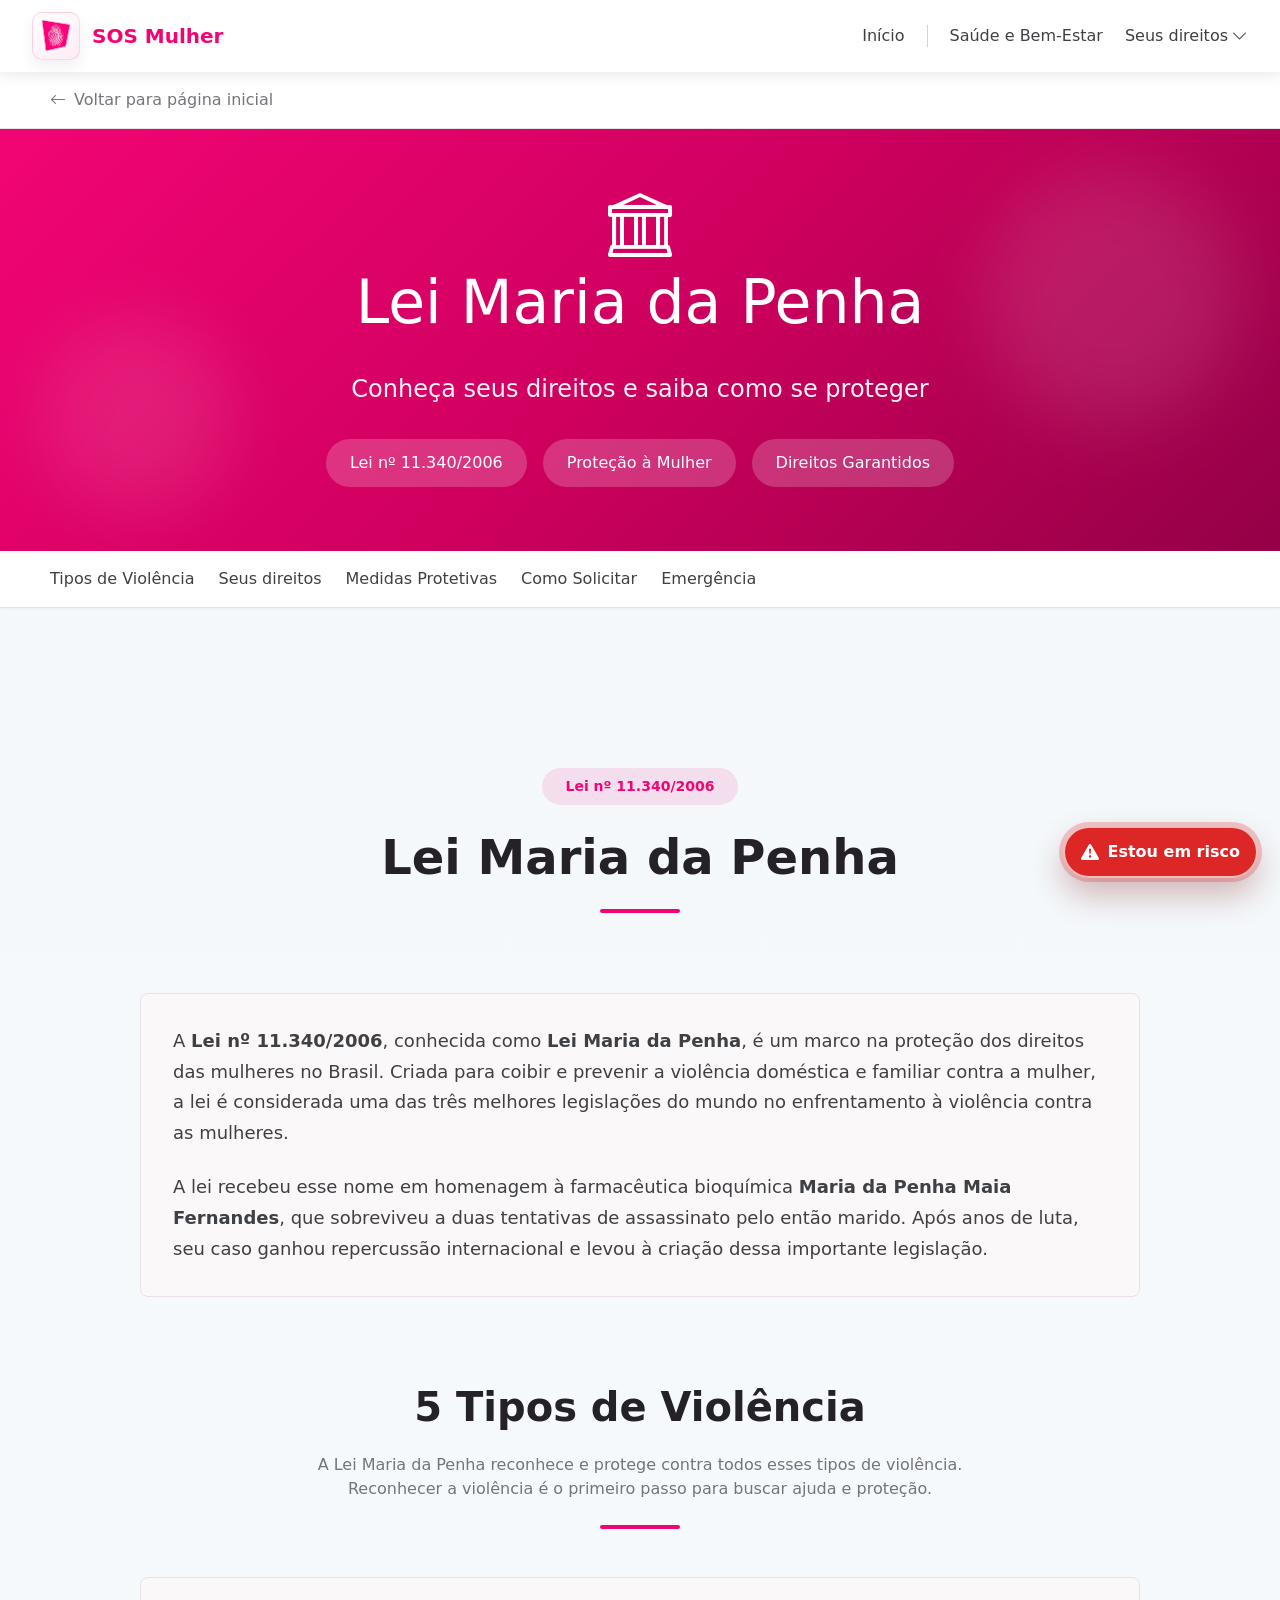
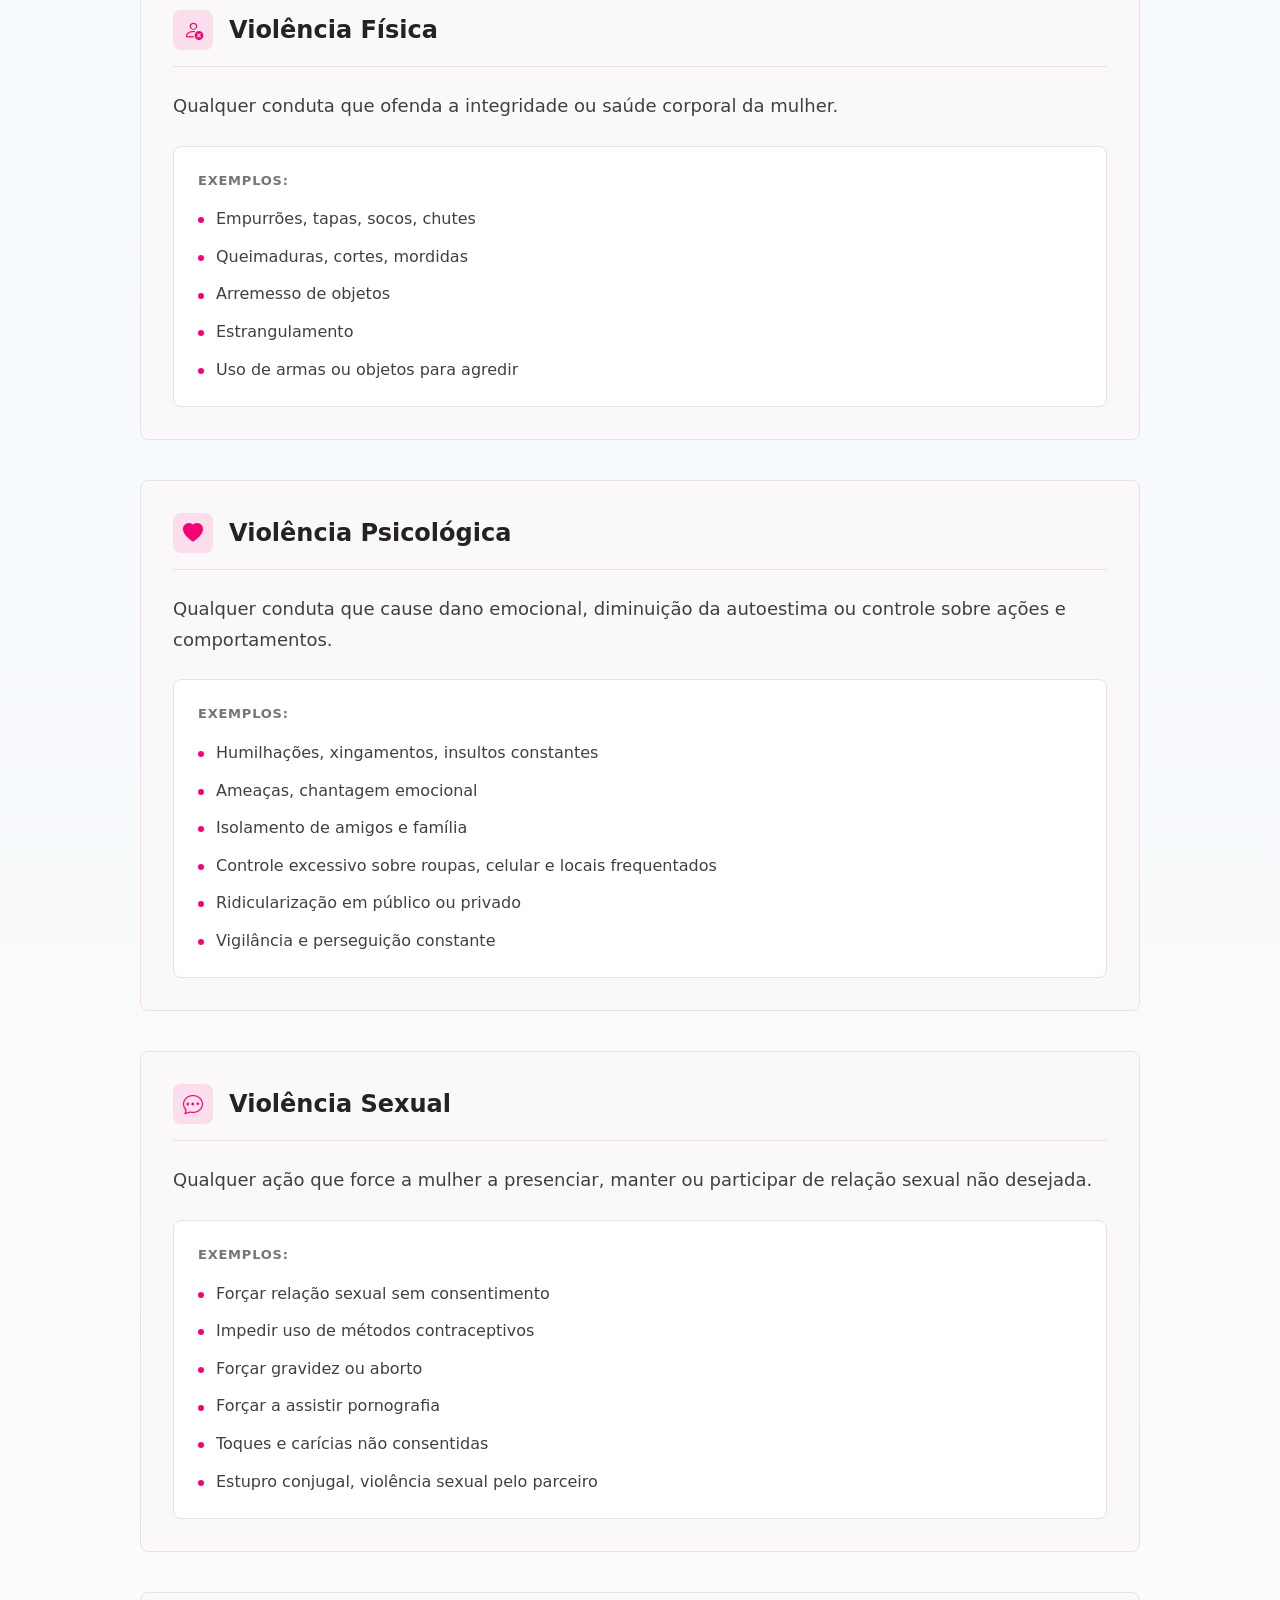
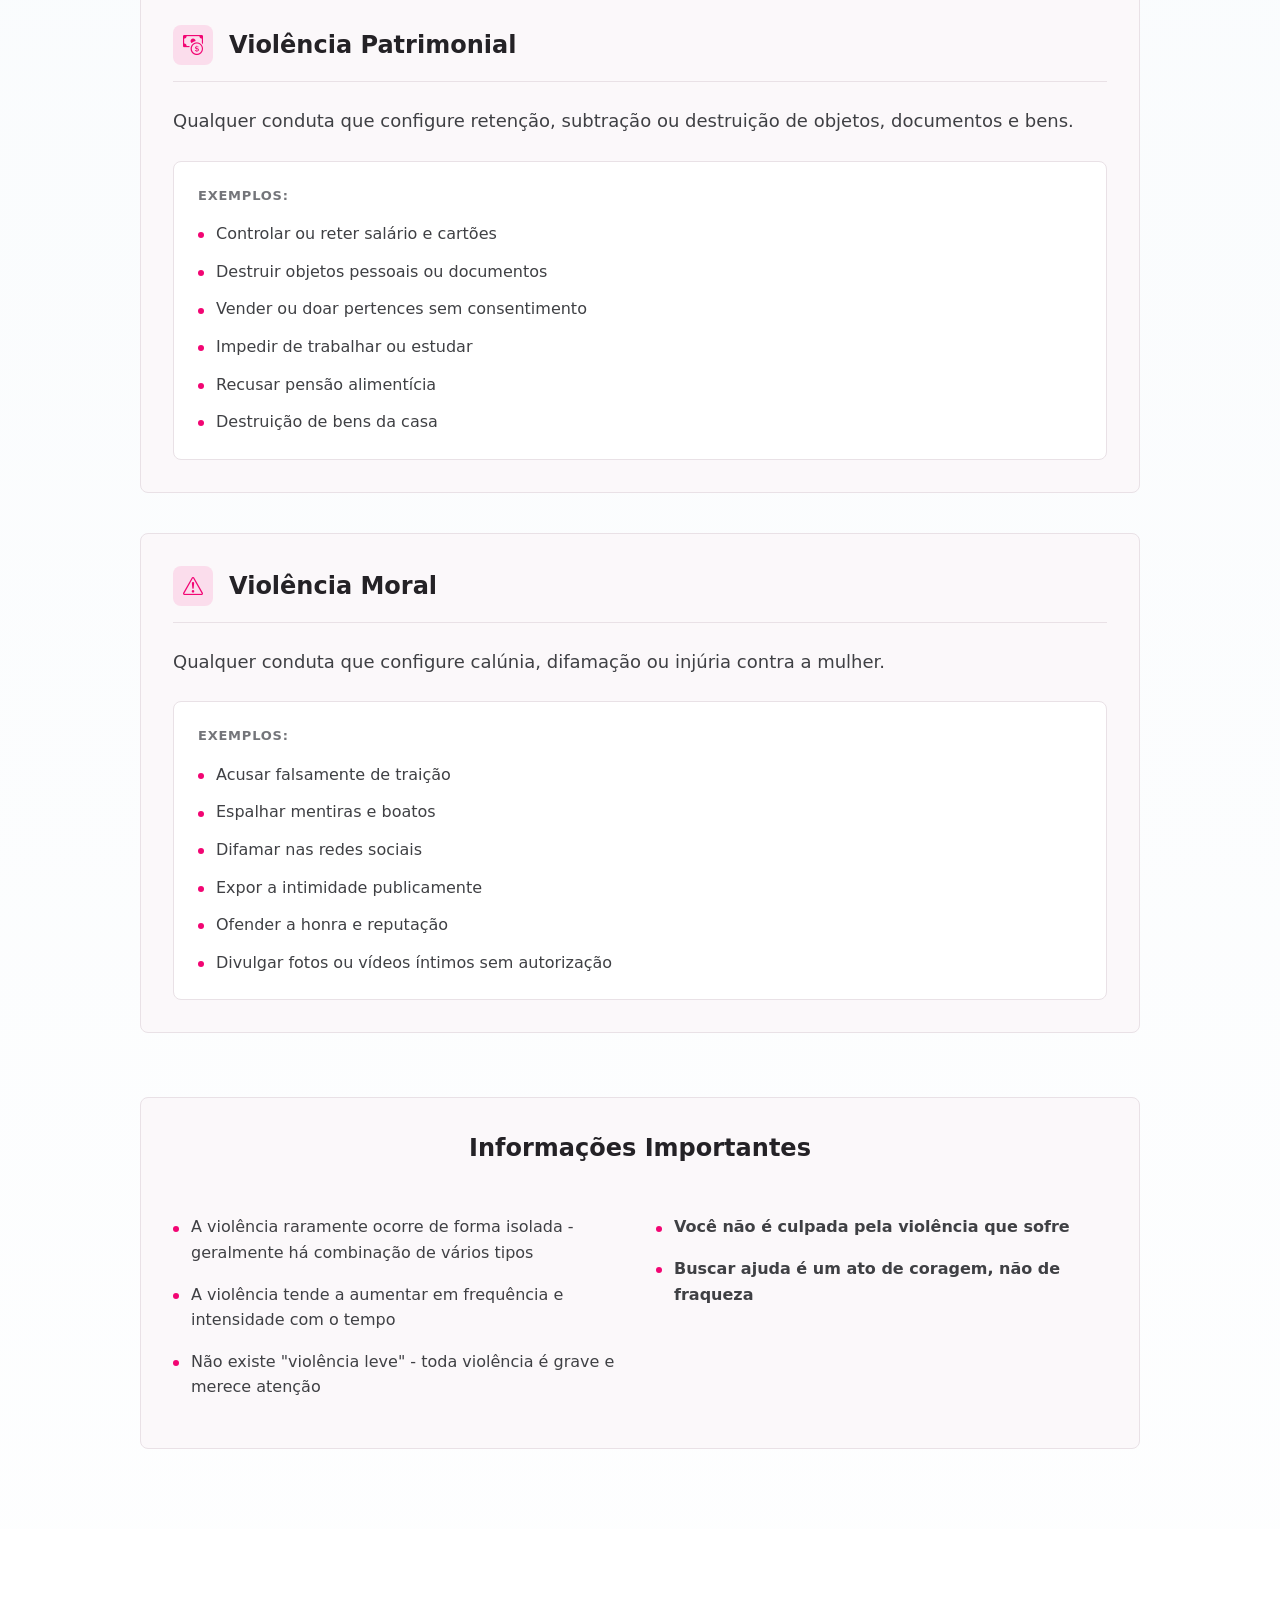
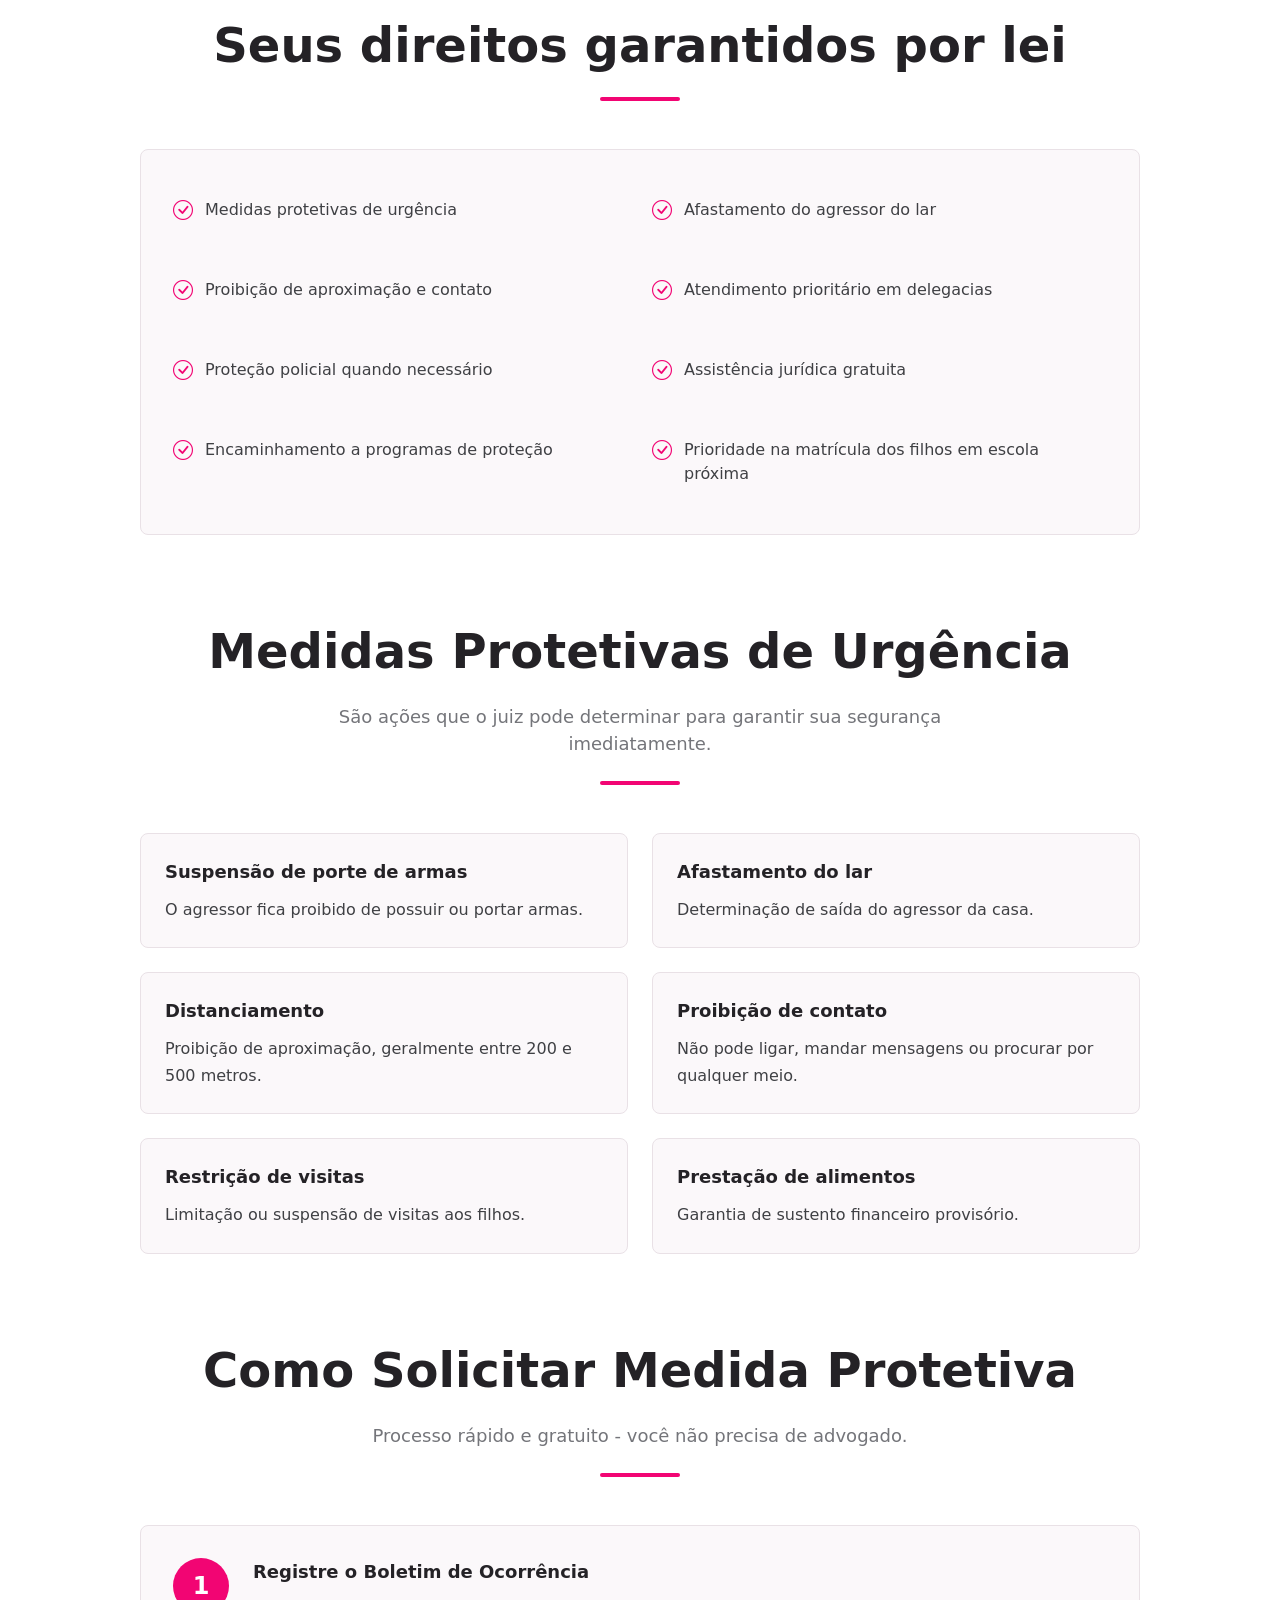
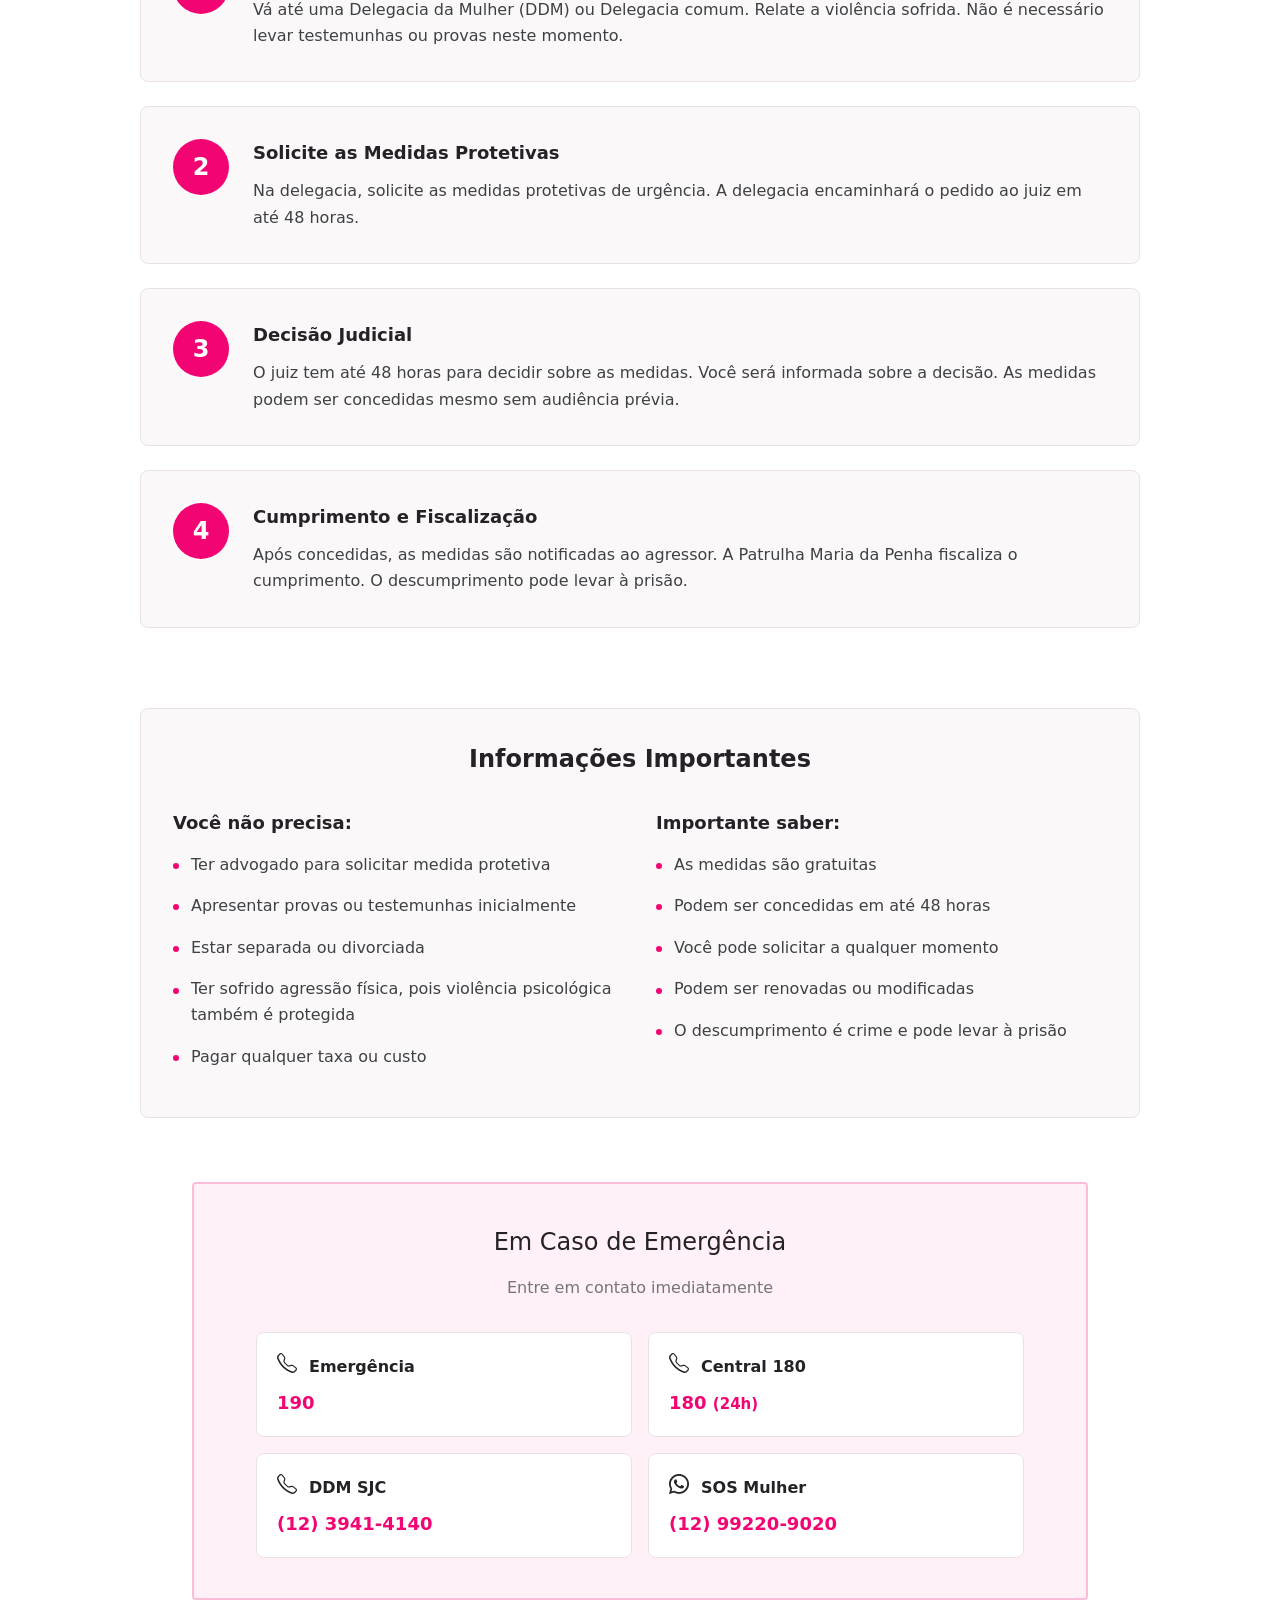
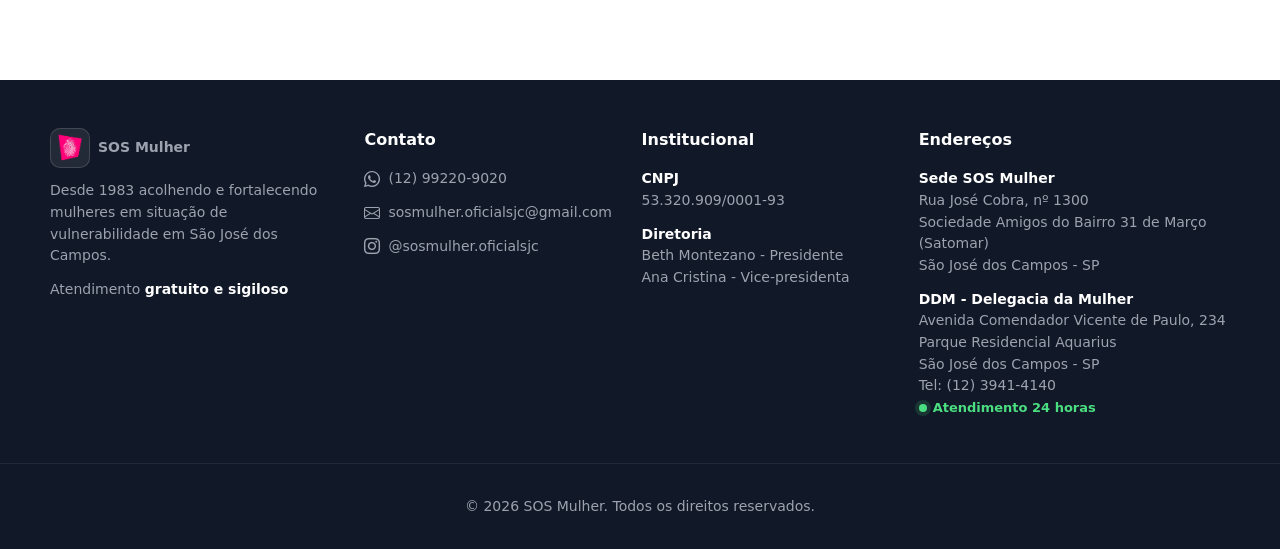
==== commit 69a5662d: "Comit correção QR" ====
--- a/SOS Mulher/lei-maria-da-penha.html
+++ b/SOS Mulher/lei-maria-da-penha.html
@@ -24,12 +24,12 @@
         <a href="saude-bem-estar.html">Saúde e Bem-Estar</a>
         <details class="menu-direitos">
           <summary>
-            Seus Direitos
+            Seus direitos
             <span class="icone icone-pequeno bi bi-chevron-down" aria-hidden="true"></span>
           </summary>
           <div class="painel-menu">
             <a href="lei-maria-da-penha.html">Lei Maria da Penha</a>
-            <a href="perguntas-frequentes.html">Perguntas Frequentes</a>
+            <a href="perguntas-frequentes.html">Perguntas frequentes</a>
           </div>
         </details>
       </nav>
@@ -71,7 +71,7 @@
       <div class="conteudo-limite">
         <nav aria-label="Navegação interna">
           <a href="#tipos-violencia">Tipos de Violência</a>
-          <a href="#seus-direitos">Seus Direitos</a>
+          <a href="#seus-direitos">Seus direitos</a>
           <a href="#medidas-protetivas">Medidas Protetivas</a>
           <a href="#como-solicitar">Como Solicitar</a>
           <a href="#emergencia">Emergência</a>
@@ -97,17 +97,17 @@
             melhores legislações do mundo no enfrentamento à violência contra as mulheres.
           </p>
           <p>
-            A lei recebeu este nome em homenagem à biofarmacêutica
+            A lei recebeu esse nome em homenagem à farmacêutica bioquímica
             <strong>Maria da Penha Maia Fernandes</strong>, que sobreviveu a duas
             tentativas de assassinato pelo então marido. Após anos de luta, seu caso
-            ganhou repercussão internacional e levou à criação desta importante legislação.
+            ganhou repercussão internacional e levou à criação dessa importante legislação.
           </p>
         </div>
 
         <div class="cabecalho-secao" style="margin-top: 80px;">
           <h2 style="color: var(--texto); font-weight: 700;">5 Tipos de Violência</h2>
           <p>
-            A Lei Maria da Penha reconhece e protege contra todos estes tipos de
+            A Lei Maria da Penha reconhece e protege contra todos esses tipos de
             violência. Reconhecer a violência é o primeiro passo para buscar ajuda
             e proteção.
           </p>
@@ -230,7 +230,7 @@
               <p class="item-ponto">Não existe "violência leve" - toda violência é grave e merece atenção</p>
             </div>
             <div>
-              <p class="item-ponto"><strong>Você NÃO é culpada pela violência que sofre</strong></p>
+              <p class="item-ponto"><strong>Você não é culpada pela violência que sofre</strong></p>
               <p class="item-ponto"><strong>Buscar ajuda é um ato de coragem, não de fraqueza</strong></p>
             </div>
           </div>
@@ -242,7 +242,7 @@
     <section class="secao fundo-branco">
       <div class="conteudo-limite">
         <div class="bloco-direitos" id="seus-direitos">
-          <h3>Seus Direitos Garantidos por Lei</h3>
+          <h3>Seus direitos garantidos por lei</h3>
           <div class="linha-destaque"></div>
           <div class="painel-direitos">
             <div class="grade-checagens">
@@ -328,7 +328,7 @@
               <div>
                 <h4>Cumprimento e Fiscalização</h4>
                 <p>Após concedidas, as medidas são notificadas ao agressor. A Patrulha Maria da Penha fiscaliza o
-                  cumprimento. Descumprimento pode levar à prisão.</p>
+              cumprimento. O descumprimento pode levar à prisão.</p>
               </div>
             </article>
           </div>
@@ -338,7 +338,7 @@
           <h4 style="margin: 0 0 32px; text-align: center; font-size: 24px;">Informações Importantes</h4>
           <div class="grade-importante">
             <div>
-              <h5>Você NÃO precisa:</h5>
+              <h5>Você não precisa:</h5>
               <p class="item-ponto">Ter advogado para solicitar medida protetiva</p>
               <p class="item-ponto">Apresentar provas ou testemunhas inicialmente</p>
               <p class="item-ponto">Estar separada ou divorciada</p>
--- a/SOS Mulher/src/styles.css
+++ b/SOS Mulher/src/styles.css
@@ -1,24 +1,24 @@
-﻿/* Arquivo de estilos do site SOS Mulher.
+/* Arquivo de estilos do site SOS Mulher.
    As classes usadas aqui se conectam diretamente com os atributos class="" dos HTMLs.
    Exemplo: class="cabecalho-site" no HTML recebe o visual definido em .cabecalho-site aqui. */
 
 /*
-  Mini glossÃ¡rio de CSS para estudar:
+  Mini glossário de CSS para estudar:
   - Seletor: indica quem recebe o estilo. Exemplo: .botao escolhe class="botao".
-  - Propriedade: o que serÃ¡ alterado. Exemplo: color, background, margin.
+  - Propriedade: o que será alterado. Exemplo: color, background, margin.
   - Valor: o resultado da propriedade. Exemplo: color: red.
-  - Classe: comeÃ§a com ponto no CSS. Exemplo: .cabecalho-site.
-  - :root: Ã¡rea onde guardamos variÃ¡veis globais do site.
-  - var(...): usa uma variÃ¡vel criada no :root.
-  - display: flex: organiza elementos em linha ou coluna com alinhamento fÃ¡cil.
-  - display: grid: organiza elementos em grade, como colunas de cartÃµes.
+  - Classe: começa com ponto no CSS. Exemplo: .cabecalho-site.
+  - :root: área onde guardamos variáveis globais do site.
+  - var(...): usa uma variável criada no :root.
+  - display: flex: organiza elementos em linha ou coluna com alinhamento fácil.
+  - display: grid: organiza elementos em grade, como colunas de cartões.
   - @media: regras especiais para telas menores, como celular.
   - hover: estilo aplicado quando o mouse passa por cima.
-  - z-index: controla o que fica na frente quando elementos se sobrepÃµem.
+  - z-index: controla o que fica na frente quando elementos se sobrepõem.
 */
 
-/* VariÃ¡veis globais: cores, sombras, tamanhos e medidas reutilizadas no site inteiro.
-   Tudo que comeÃ§a com -- Ã© uma variÃ¡vel CSS. */
+/* Variáveis globais: cores, sombras, tamanhos e medidas reutilizadas no site inteiro.
+   Tudo que começa com -- é uma variável CSS. */
 :root {
   --cor-principal: #f20573;
   --cor-principal-rgb: 242, 5, 115;
@@ -48,16 +48,16 @@
   --altura-cabecalho: 72px;
 }
 
-/* Reset bÃ¡sico: deixa o comportamento inicial dos elementos mais previsÃ­vel. */
+/* Reset básico: deixa o comportamento inicial dos elementos mais previsível. */
 * {
-  /* border-box faz largura e altura incluÃ­rem padding e borda, evitando cÃ¡lculos confusos. */
+  /* border-box faz largura e altura incluírem padding e borda, evitando cálculos confusos. */
   box-sizing: border-box;
 }
 
 html {
   /* scroll-behavior deixa a rolagem interna mais suave. */
   scroll-behavior: smooth;
-  /* scroll-padding-top evita que o cabeÃ§alho fixo cubra o tÃ­tulo da seÃ§Ã£o ao clicar no menu. */
+  /* scroll-padding-top evita que o cabeçalho fixo cubra o título da seção ao clicar no menu. */
   scroll-padding-top: calc(var(--altura-cabecalho) + 18px);
 }
 
@@ -70,7 +70,7 @@
 }
 
 body.menu-aberto {
-  /* Quando o menu mobile estÃ¡ aberto, impede a pÃ¡gina de rolar por trÃ¡s. */
+  /* Quando o menu mobile está aberto, impede a página de rolar por trás. */
   overflow: hidden;
 }
 
@@ -102,9 +102,9 @@
   padding-top: var(--altura-cabecalho);
 }
 
-/* UtilitÃ¡rios gerais: classes pequenas reaproveitadas em vÃ¡rias partes do HTML. */
+/* Utilitários gerais: classes pequenas reaproveitadas em várias partes do HTML. */
 .conteudo-limite {
-  /* width: min(...) escolhe o menor valor entre a largura quase total e o limite mÃ¡ximo. */
+  /* width: min(...) escolhe o menor valor entre a largura quase total e o limite máximo. */
   width: min(100% - 32px, var(--largura-conteudo));
   margin: 0 auto;
 }
@@ -126,7 +126,7 @@
 }
 
 .fundo-azul-suave {
-  /* linear-gradient cria uma transiÃ§Ã£o suave entre duas cores. */
+  /* linear-gradient cria uma transição suave entre duas cores. */
   background: linear-gradient(180deg, var(--fundo-azul-suave) 0%, #ffffff 118%);
 }
 
@@ -142,7 +142,7 @@
   color: var(--texto-suave);
 }
 
-/* Ícones e marca: configura Bootstrap Icons e a identidade visual do SOS Mulher.
+/* Ícones e marca: configura Bootstrap Icons e a identidade visual da SOS Mulher.
    Bootstrap Icons usa classes como bi bi-telephone e bi bi-whatsapp direto no HTML. */
 .icone {
   display: inline-flex;
@@ -187,13 +187,13 @@
   padding: 3px;
 }
 
-/* CabeÃ§alho e navegaÃ§Ã£o: o mesmo menu muda de formato no computador e no celular. */
+/* Cabeçalho e navegação: o mesmo menu muda de formato no computador e no celular. */
 .cabecalho-site {
-  /* fixed mantÃ©m o cabeÃ§alho preso no topo mesmo quando a pÃ¡gina rola. */
+  /* fixed mantém o cabeçalho preso no topo mesmo quando a página rola. */
   position: fixed;
-  /* inset Ã© um atalho para top, right, bottom e left. Aqui prende no topo. */
+  /* inset é um atalho para top, right, bottom e left. Aqui prende no topo. */
   inset: 0 0 auto 0;
-  /* z-index alto deixa o cabeÃ§alho acima do conteÃºdo. */
+  /* z-index alto deixa o cabeçalho acima do conteúdo. */
   z-index: 60;
   background: rgba(255, 255, 255, 0.98);
   box-shadow: var(--sombra-media);
@@ -265,7 +265,7 @@
 }
 
 .menu-direitos {
-  /* relative permite posicionar o submenu absoluto em relaÃ§Ã£o a este bloco. */
+  /* relative permite posicionar o submenu absoluto em relação a este bloco. */
   position: relative;
 }
 
@@ -315,9 +315,9 @@
   border: 0;
 }
 
-/* Hero da pÃ¡gina inicial: primeira dobra com tÃ­tulo, botÃµes, nÃºmeros e imagem. */
+/* Hero da página inicial: primeira dobra com título, botões, números e imagem. */
 .secao-inicial {
-  /* relative permite posicionar fundos decorativos dentro desta seÃ§Ã£o. */
+  /* relative permite posicionar fundos decorativos dentro desta seção. */
   position: relative;
   min-height: calc(100vh - var(--altura-cabecalho));
   display: flex;
@@ -327,7 +327,7 @@
 }
 
 .fundo-inicial {
-  /* absolute faz o fundo ocupar a seÃ§Ã£o inteira sem empurrar o conteÃºdo. */
+  /* absolute faz o fundo ocupar a seção inteira sem empurrar o conteúdo. */
   position: absolute;
   inset: 0;
   background: linear-gradient(90deg, var(--cor-principal), rgba(var(--cor-principal-rgb), 0.94), rgba(var(--cor-principal-rgb), 0.78));
@@ -384,7 +384,7 @@
 .texto-inicial h1 {
   max-width: 680px;
   margin: 0 0 22px;
-  /* clamp usa: tamanho mÃ­nimo, tamanho flexÃ­vel e tamanho mÃ¡ximo. */
+  /* clamp usa: tamanho mínimo, tamanho flexível e tamanho máximo. */
   font-size: clamp(42px, 5.2vw, 64px);
   font-weight: 650;
   line-height: 1.12;
@@ -524,7 +524,7 @@
 
 .midia-inicial::before,
 .midia-inicial::after {
-  /* Camadas decorativas de luz atrÃ¡s da logo principal. */
+  /* Camadas decorativas de luz atrás da logo principal. */
   content: "";
   position: absolute;
   pointer-events: none;
@@ -576,7 +576,7 @@
     drop-shadow(0 14px 24px rgba(63, 64, 68, 0.2));
 }
 
-/* Estrutura das seÃ§Ãµes: espaÃ§amentos, tÃ­tulos e blocos de texto. */
+/* Estrutura das seções: espaçamentos, títulos e blocos de texto. */
 .secao {
   padding: 80px 0;
 }
@@ -769,7 +769,7 @@
   font-size: 16px;
 }
 
-/* Linha do tempo: organiza os principais marcos da histÃ³ria da SOS Mulher. */
+/* Linha do tempo: organiza os principais marcos da história da SOS Mulher. */
 .linha-do-tempo {
   display: grid;
   gap: 18px;
@@ -822,7 +822,7 @@
   margin-top: 16px;
 }
 
-/* Rede de apoio e avisos: cart?es de contatos Ãºteis e painel de medidas protetivas. */
+/* Rede de apoio e avisos: cartões de contatos úteis e painel de medidas protetivas. */
 .bloco-rede {
   padding: 22px;
   background: #ffffff;
@@ -1015,19 +1015,19 @@
   margin-top: 4px;
 }
 
-/* CarrossÃ©is: trilho, slides, setas e bolinhas de navegaÃ§Ã£o. */
+/* Carrosséis: trilho, slides, setas e bolinhas de navegação. */
 .carrossel {
   /* relative permite posicionar setas e controles dentro do carrossel. */
   position: relative;
 }
 
 .janela-carrossel {
-  /* overflow hidden esconde os slides que estÃ£o fora da Ã¡rea visÃ­vel. */
+  /* overflow hidden esconde os slides que estão fora da área visível. */
   overflow: hidden;
 }
 
 .trilho-carrossel {
-  /* O trilho Ã© a faixa que segura todos os slides lado a lado. */
+  /* O trilho é a faixa que segura todos os slides lado a lado. */
   display: flex;
   align-items: stretch;
   transition: transform 420ms ease;
@@ -1036,7 +1036,7 @@
 
 .trilho-carrossel.rolagem-continua {
   width: max-content;
-  /* animation chama a animaÃ§Ã£o rolagem-parceiros de forma infinita. */
+  /* animation chama a animação rolagem-parceiros de forma infinita. */
   animation: rolagem-parceiros var(--duracao-rolagem, 18s) linear infinite;
   transition: none;
 }
@@ -1046,7 +1046,7 @@
 }
 
 @keyframes rolagem-parceiros {
-  /* keyframes define o comeÃ§o e o fim de uma animaÃ§Ã£o CSS. */
+  /* keyframes define o começo e o fim de uma animação CSS. */
   from {
     transform: translateX(0);
   }
@@ -1057,7 +1057,7 @@
 }
 
 .slide-carrossel {
-  /* flex-basis de 100% faz um slide ocupar a largura total por padrÃ£o. */
+  /* flex-basis de 100% faz um slide ocupar a largura total por padrão. */
   flex: 0 0 100%;
   min-width: 0;
   padding: 0 12px;
@@ -1386,11 +1386,11 @@
 }
 
 .pontos-carrossel button.esta-ativo {
-  /* esta-ativo Ã© uma classe colocada pelo JavaScript na bolinha atual. */
+  /* esta-ativo é uma classe colocada pelo JavaScript na bolinha atual. */
   background: var(--cor-principal);
 }
 
-/* DoaÃ§Ãµes e contato: cart?es de informaÃ§Ãµes, formulÃ¡rio e aviso de emergÃªncia. */
+/* Doações e contato: cartões de informações, formulário e aviso de emergência. */
 .grade-doacoes {
   max-width: 896px;
   margin: 0 auto 48px;
@@ -1434,6 +1434,12 @@
 
 .lista-dados dd {
   margin: 0;
+}
+
+.lista-dados .dado-destaque {
+  color: var(--texto);
+  font-size: 18px;
+  font-weight: 750;
 }
 
 .nota-divisoria {
@@ -1520,7 +1526,7 @@
 }
 
 .formulario-mensagem {
-  /* Caixa visual do formulÃ¡rio de contato. O envio Ã© feito pelo FormSubmit no HTML. */
+  /* Caixa visual do formulário de contato. O envio é feito pelo FormSubmit no HTML. */
   padding: 32px;
   background: #f3f4f6;
   border-radius: var(--raio);
@@ -1543,7 +1549,7 @@
 
 .formulario-mensagem input,
 .formulario-mensagem textarea {
-  /* Inputs sÃ£o campos de uma linha; textarea Ã© o campo maior da mensagem. */
+  /* Inputs são campos de uma linha; textarea é o campo maior da mensagem. */
   width: 100%;
   margin-bottom: 16px;
   padding: 10px 16px;
@@ -1556,7 +1562,7 @@
 
 .formulario-mensagem input:focus,
 .formulario-mensagem textarea:focus {
-  /* focus Ã© o estado quando a pessoa clicou ou navegou atÃ© o campo. */
+  /* focus é o estado quando a pessoa clicou ou navegou até o campo. */
   border-color: var(--cor-principal);
   box-shadow: 0 0 0 3px rgba(var(--cor-principal-rgb), 0.16);
 }
@@ -1566,7 +1572,7 @@
 }
 
 .pagina-obrigado {
-  /* PÃ¡gina exibida depois do envio, caso o _next do FormSubmit seja configurado. */
+  /* Página exibida depois do envio, caso o _next do FormSubmit seja configurado. */
   min-height: calc(100vh - var(--altura-cabecalho));
   display: grid;
   align-items: center;
@@ -1603,7 +1609,7 @@
   margin-top: 28px;
 }
 
-/* Perguntas frequentes: botÃ£o principal, lista de perguntas e respostas recolhÃ­veis. */
+/* Perguntas frequentes: botão principal, lista de perguntas e respostas recolhíveis. */
 .botao-secao-perguntas {
   width: min(100%, 896px);
   margin: 0 auto 24px;
@@ -1699,7 +1705,7 @@
   line-height: 1.65;
 }
 
-/* PÃ¡ginas internas: barra de voltar, hero interno, subnavegaÃ§Ã£o e conteÃºdos legais. */
+/* Páginas internas: barra de voltar, hero interno, subnavegação e conteúdos legais. */
 .barra-voltar {
   background: #ffffff;
   border-bottom: 1px solid var(--borda);
@@ -2321,7 +2327,7 @@
   }
 }
 
-/* RodapÃ©: colunas finais com marca, contato, instituiÃ§Ã£o e endereÃ§os. */
+/* Rodapé: colunas finais com marca, contato, instituição e endereços. */
 .rodape-site {
   color: #ffffff;
   background: #111827;
@@ -2438,7 +2444,7 @@
 
 /* Responsividade: ajustes para tablet e celular. */
 /* @media aplica regras somente em certas larguras de tela.
-   max-width significa "atÃ© esta largura". */
+   max-width significa "até esta largura". */
 @media (max-width: 1120px) {
   .navegacao-principal {
     gap: 14px;
@@ -2448,17 +2454,17 @@
 
 @media (max-width: 1023px) {
   :root {
-    /* Em tablet/celular o cabeÃ§alho fica um pouco menor. */
+    /* Em tablet/celular o cabeçalho fica um pouco menor. */
     --altura-cabecalho: 68px;
   }
 
   .botao-menu {
-    /* O botÃ£o do menu aparece apenas em telas menores. */
+    /* O botão do menu aparece apenas em telas menores. */
     display: inline-flex;
   }
 
   .navegacao-principal {
-    /* No celular, o menu vira um painel vertical abaixo do cabeÃ§alho. */
+    /* No celular, o menu vira um painel vertical abaixo do cabeçalho. */
     position: fixed;
     top: var(--altura-cabecalho);
     right: 0;
@@ -2475,7 +2481,7 @@
   }
 
   .navegacao-principal.esta-aberto {
-    /* esta-aberto Ã© adicionada pelo JavaScript quando o menu abre. */
+    /* esta-aberto é adicionada pelo JavaScript quando o menu abre. */
     display: grid;
     gap: 6px;
   }
@@ -2549,7 +2555,7 @@
   .grade-alertas,
   .grade-dicas,
   .grade-rodape {
-    /* Em telas menores, grades com vÃ¡rias colunas viram uma coluna sÃ³. */
+    /* Em telas menores, grades com várias colunas viram uma coluna só. */
     grid-template-columns: 1fr;
   }
 
